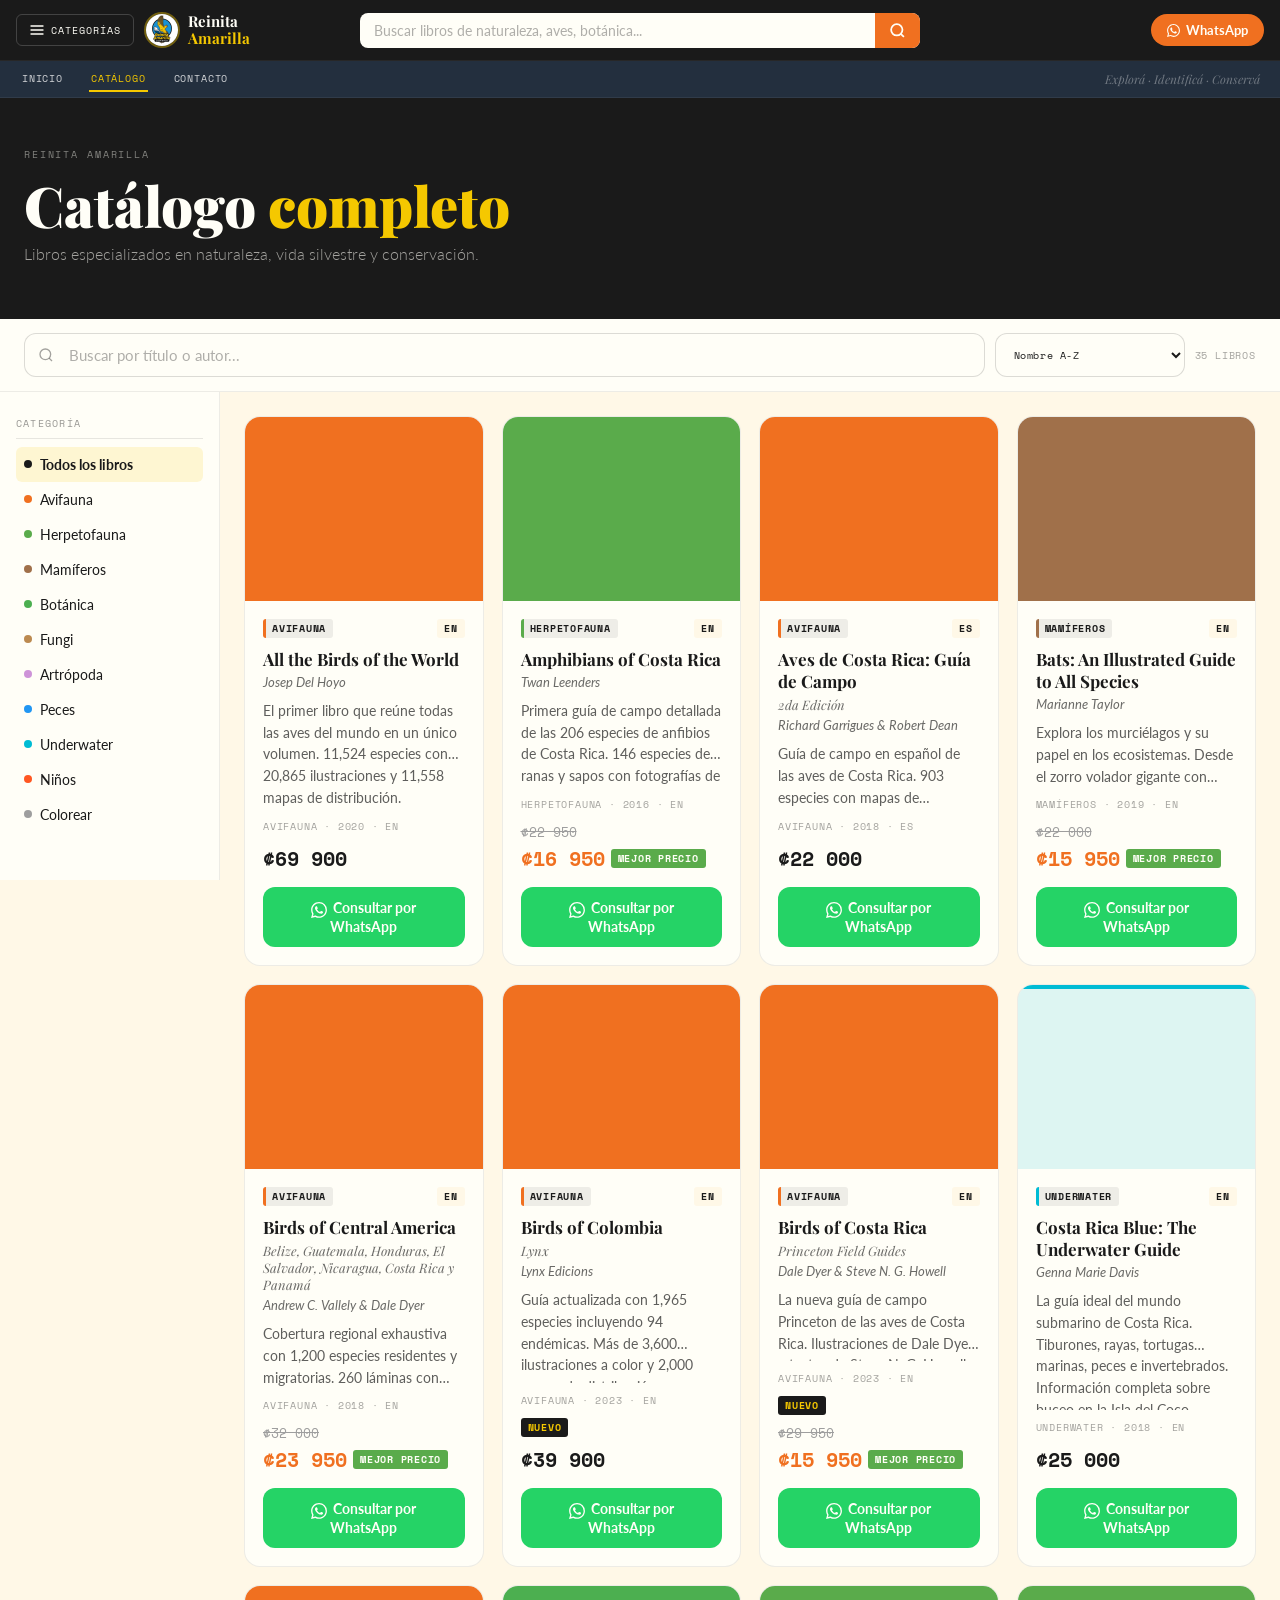
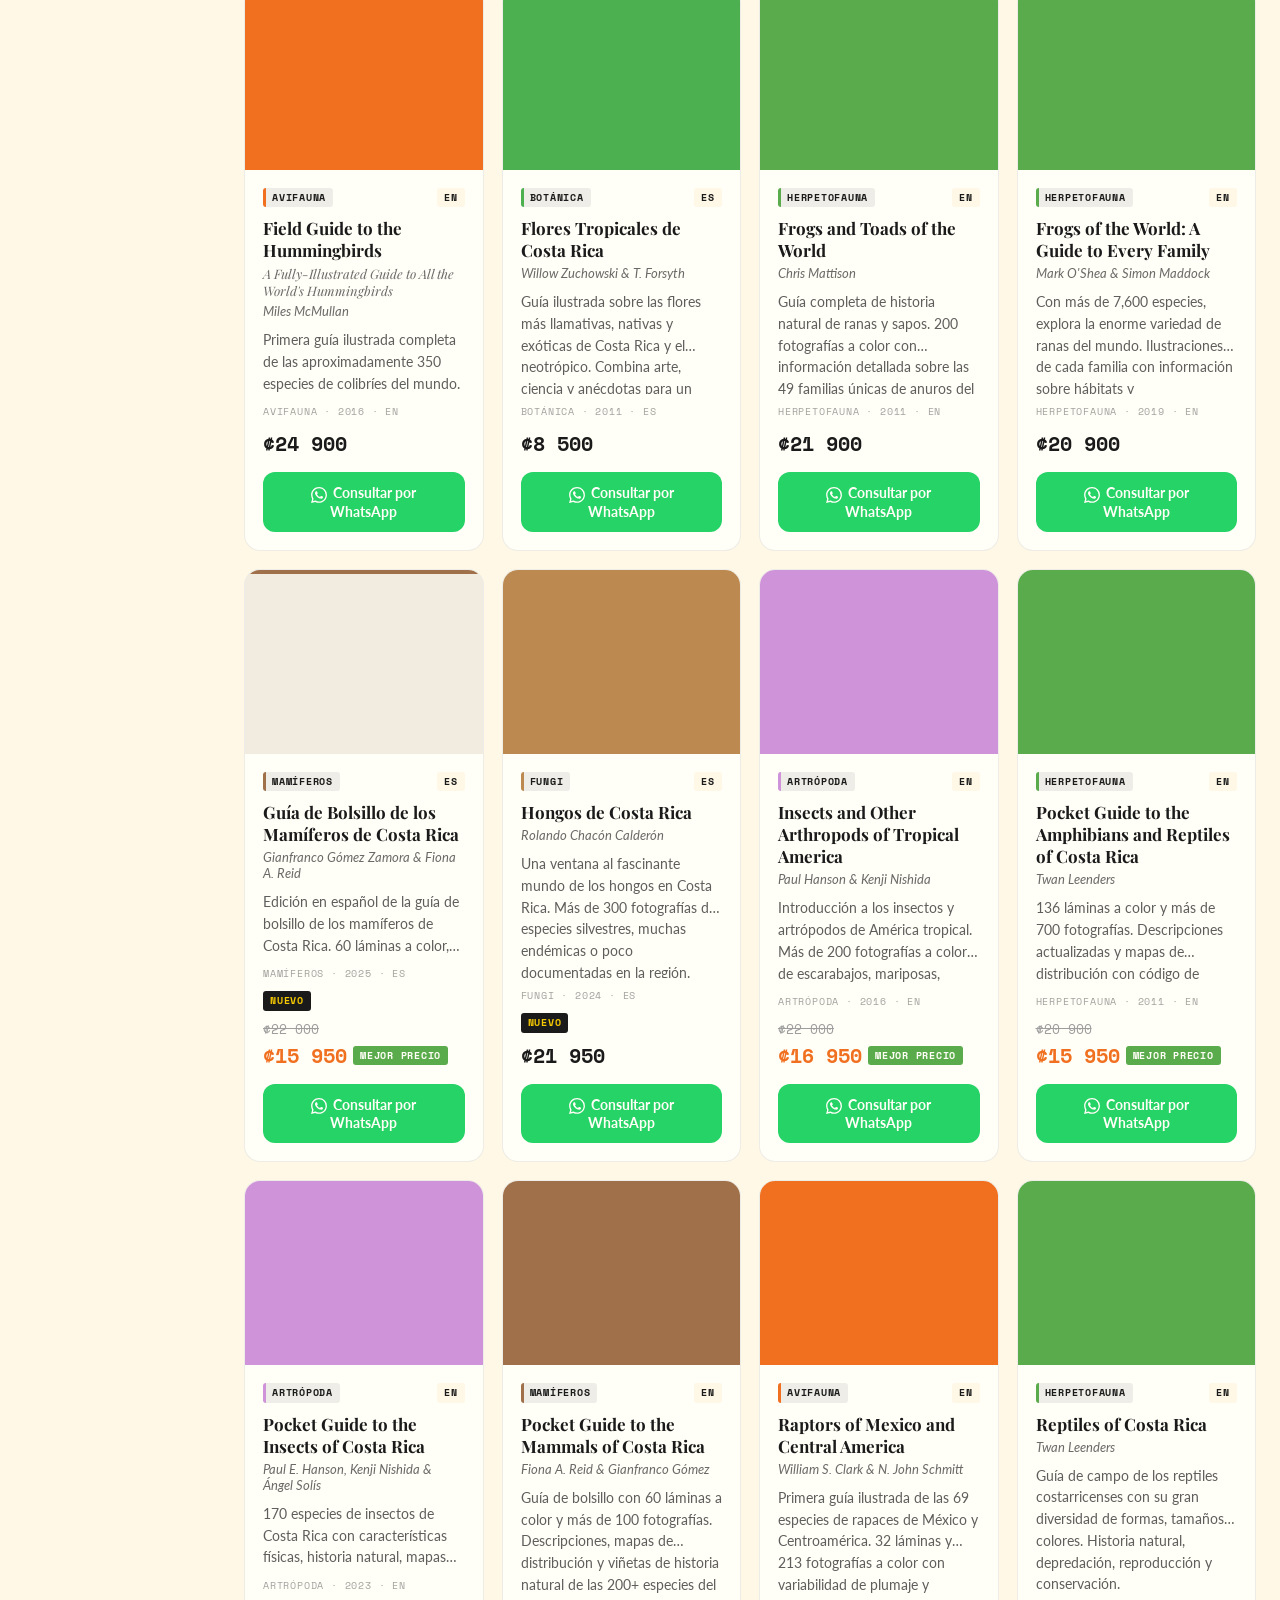
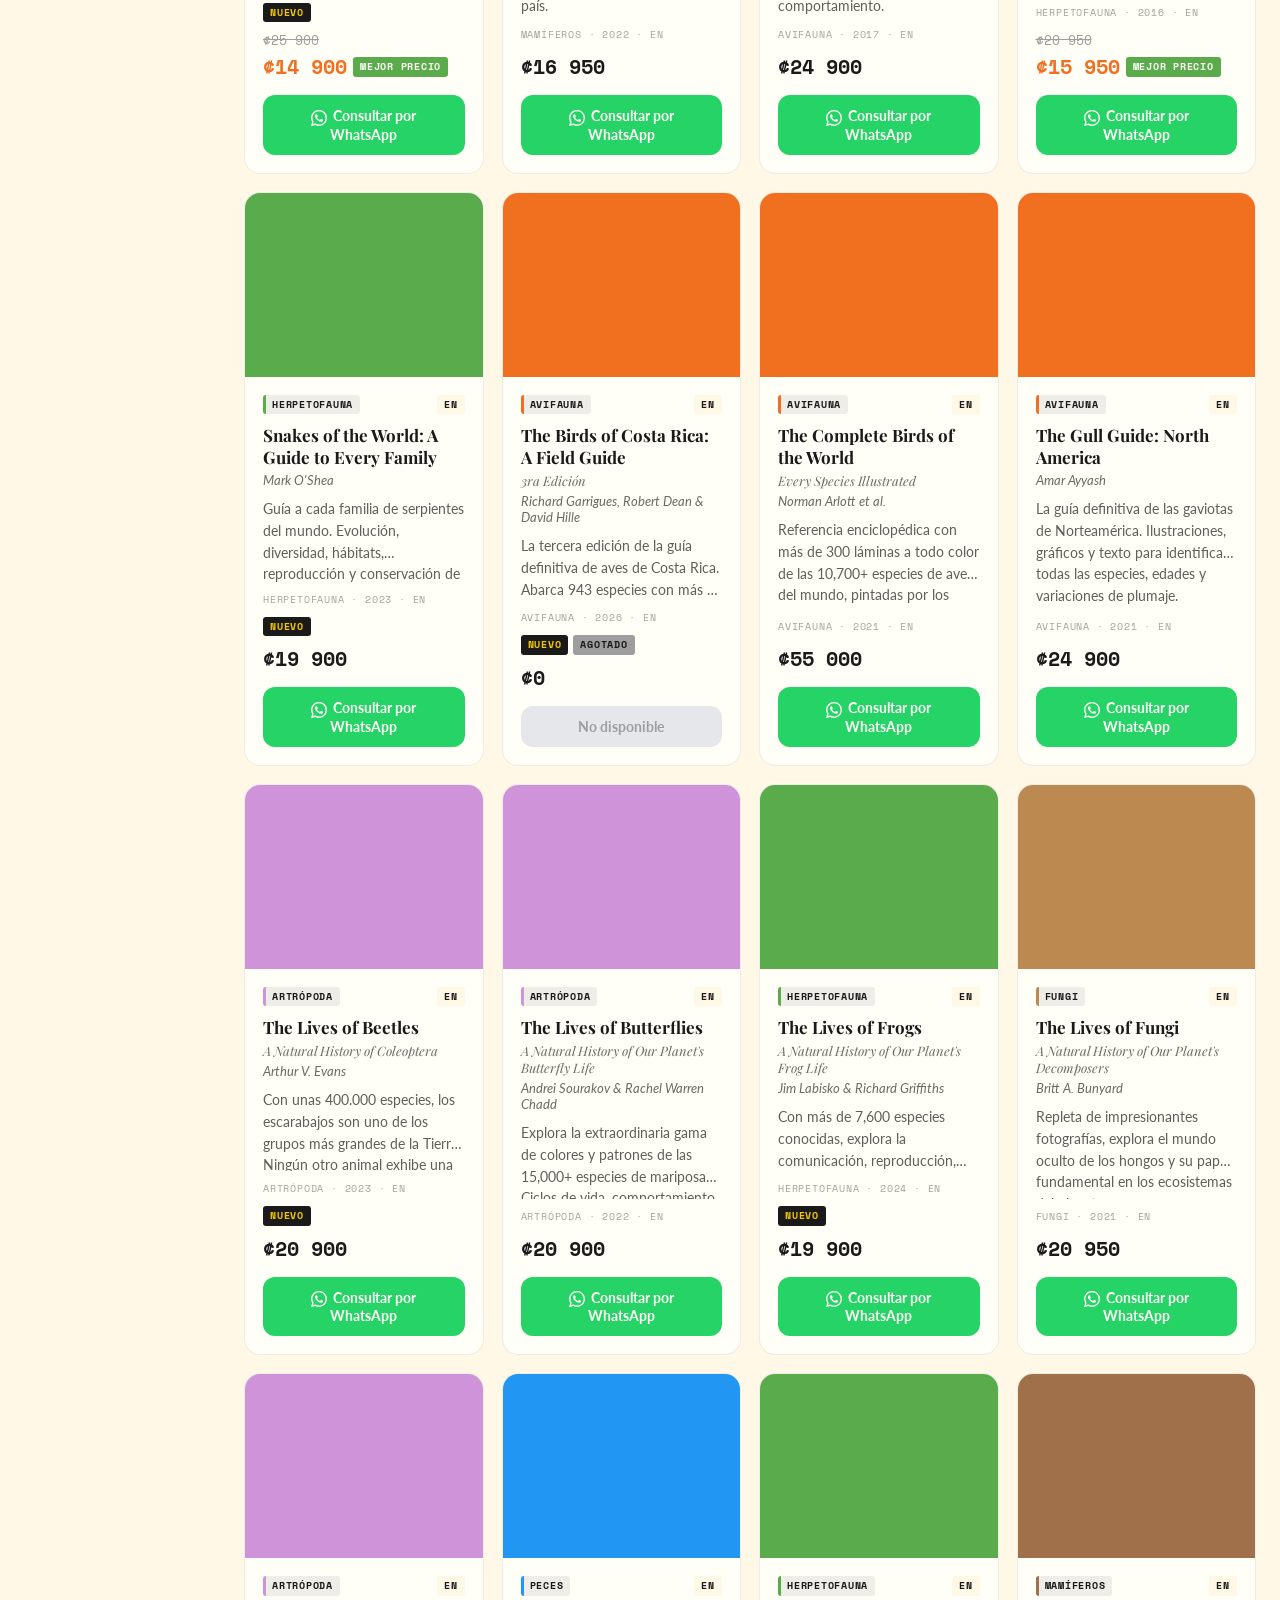
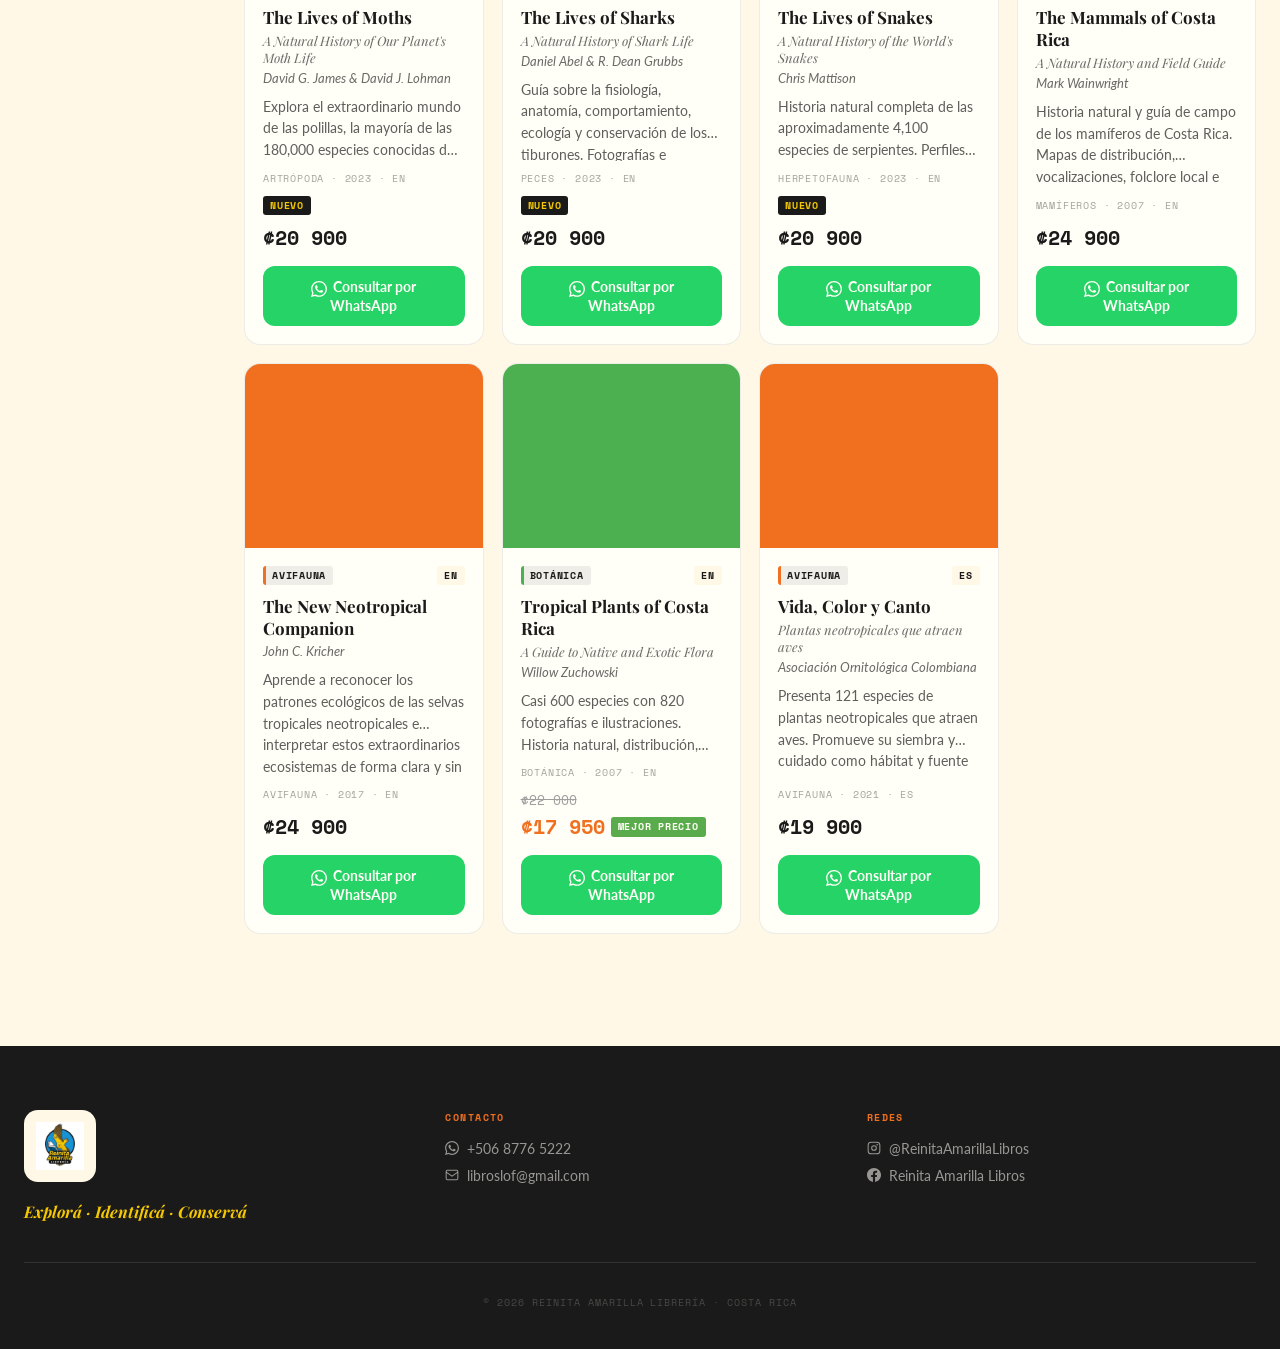
==== catalogo.html @ 9fb76789 "Lanzamiento inicial del sitio web Reinita Amarilla Librería - 3 páginas HTML: index, catálogo (35 li" ====
<!DOCTYPE html>
<html lang="es-CR">
<head>
  <meta charset="UTF-8">
  <meta name="viewport" content="width=device-width, initial-scale=1.0">
  <title>Catálogo de Libros de Naturaleza | Reinita Amarilla Costa Rica</title>
  <meta name="description" content="Explorá 35 títulos de guías de campo y libros de naturaleza costarricense. Avifauna, herpetofauna, botánica, fungi, artrópoda y más. Envíos a todo Costa Rica.">
  <!-- SEO -->
  <link rel="canonical" href="https://librosra.com/catalogo.html">
  <meta name="robots" content="index, follow, max-image-preview:large, max-snippet:-1, max-video-preview:-1">
  <meta name="author" content="Reinita Amarilla Librería">
  <!-- Geolocalización: Costa Rica -->
  <meta name="geo.region" content="CR">
  <meta name="geo.placename" content="Costa Rica">
  <meta name="ICBM" content="9.7489, -83.7534">
  <!-- Open Graph -->
  <meta property="og:type" content="website">
  <meta property="og:url" content="https://librosra.com/catalogo.html">
  <meta property="og:title" content="Catálogo de Libros de Naturaleza | Reinita Amarilla Costa Rica">
  <meta property="og:description" content="Explorá 35 títulos de guías de campo y libros de naturaleza costarricense. Avifauna, herpetofauna, botánica, fungi, artrópoda y más. Envíos a todo Costa Rica.">
  <meta property="og:image" content="https://librosra.com/assets/logo.jpeg">
  <meta property="og:image:alt" content="Catálogo de Libros de Naturaleza — Reinita Amarilla Librería">
  <meta property="og:locale" content="es_CR">
  <meta property="og:site_name" content="Reinita Amarilla Librería">
  <!-- Twitter Card -->
  <meta name="twitter:card" content="summary_large_image">
  <meta name="twitter:title" content="Catálogo de Libros de Naturaleza | Reinita Amarilla Costa Rica">
  <meta name="twitter:description" content="Explorá 35 títulos de guías de campo y libros de naturaleza costarricense. Avifauna, herpetofauna, botánica y más.">
  <meta name="twitter:image" content="https://librosra.com/assets/logo.jpeg">
  <!-- Favicon -->
  <link rel="icon" type="image/x-icon" href="/assets/favicon/favicon.ico">
  <link rel="icon" type="image/svg+xml" href="/assets/favicon/favicon.svg">
  <link rel="icon" type="image/png" sizes="96x96" href="/assets/favicon/favicon-96x96.png">
  <link rel="apple-touch-icon" sizes="180x180" href="/assets/favicon/apple-touch-icon.png">
  <link rel="manifest" href="/assets/favicon/site.webmanifest">
  <link rel="preconnect" href="https://fonts.googleapis.com">
  <link rel="preconnect" href="https://fonts.gstatic.com" crossorigin>
  <link href="https://fonts.googleapis.com/css2?family=Playfair+Display:ital,wght@0,700;0,900;1,700;1,900&family=Space+Mono:ital,wght@0,400;0,700;1,400&family=Lato:wght@300;400;700;900&display=swap" rel="stylesheet">
  <script src="https://cdn.tailwindcss.com"></script>
  <script>
    tailwind.config = {
      theme: { extend: {
        fontFamily: { 'display': ['"Playfair Display"','Georgia','serif'], 'mono': ['"Space Mono"','monospace'] },
        colors: { 'amarillo':{ DEFAULT:'#F5C800', claro:'#FDE96A' }, 'naranja':{ DEFAULT:'#F07020', claro:'#F9A05A' }, 'negro':'#1A1A1A', 'crema':'#FFF8E7' }
      }}
    }
  </script>
  <link rel="stylesheet" href="css/styles.css">
  <style>
    .filter-tab { background:#1A1A1A08; border:1px solid rgba(26,26,26,0.12); color:#1A1A1A; font-family:'Space Mono',monospace; font-size:0.65rem; letter-spacing:0.08em; text-transform:uppercase; padding:10px 16px; border-radius:99px; cursor:pointer; white-space:nowrap; transition:background 150ms,color 150ms,border-color 150ms; min-height:44px; }
    .filter-tab:hover { background:rgba(26,26,26,0.1); }
    .filter-tab.active { background:#1A1A1A; color:#F5C800; border-color:#1A1A1A; }
    .search-input { font-family:'Lato',sans-serif; font-size:0.9375rem; padding:12px 16px 12px 44px; border:1px solid rgba(26,26,26,0.15); border-radius:12px; background:#FFFEF7; color:#1A1A1A; width:100%; outline:none; transition:border-color 150ms; }
    .search-input:focus { border-color:#F07020; }
    .sort-select { font-family:'Space Mono',monospace; font-size:0.65rem; letter-spacing:0.06em; padding:12px 14px; border:1px solid rgba(26,26,26,0.15); border-radius:12px; background:#FFFEF7; color:#1A1A1A; cursor:pointer; outline:none; min-height:44px; }
    .sort-select:focus { border-color:#F07020; }
  </style>
  <script type="application/ld+json">
  {
    "@context": "https://schema.org",
    "@graph": [
      {
        "@type": "CollectionPage",
        "@id": "https://librosra.com/catalogo.html#webpage",
        "url": "https://librosra.com/catalogo.html",
        "name": "Catálogo de Libros de Naturaleza — Reinita Amarilla Costa Rica",
        "description": "Explorá 35 títulos de guías de campo y libros de naturaleza costarricense. Avifauna, herpetofauna, botánica, fungi, artrópoda y más. Envíos a todo Costa Rica.",
        "isPartOf": { "@id": "https://librosra.com/#website" },
        "about": { "@id": "https://librosra.com/#business" },
        "inLanguage": "es-CR",
        "breadcrumb": {
          "@type": "BreadcrumbList",
          "itemListElement": [
            { "@type": "ListItem", "position": 1, "name": "Inicio", "item": "https://librosra.com/" },
            { "@type": "ListItem", "position": 2, "name": "Catálogo", "item": "https://librosra.com/catalogo.html" }
          ]
        }
      },
      {
        "@type": "ItemList",
        "name": "Catálogo de Libros de Naturaleza — Reinita Amarilla",
        "numberOfItems": 35,
        "url": "https://librosra.com/catalogo.html",
        "itemListElement": [
          { "@type": "ListItem", "position": 1, "item": { "@type": "Book", "name": "Birds of Costa Rica (Princeton Field Guides)", "author": { "@type": "Person", "name": "Dale Dyer & Steve N. G. Howell" }, "inLanguage": "en", "datePublished": "2023", "offers": { "@type": "Offer", "price": "15950", "priceCurrency": "CRC", "availability": "https://schema.org/InStock" } } },
          { "@type": "ListItem", "position": 2, "item": { "@type": "Book", "name": "Amphibians of Costa Rica", "author": { "@type": "Person", "name": "Twan Leenders" }, "inLanguage": "en", "offers": { "@type": "Offer", "price": "16950", "priceCurrency": "CRC", "availability": "https://schema.org/InStock" } } },
          { "@type": "ListItem", "position": 3, "item": { "@type": "Book", "name": "Reptiles of Costa Rica", "author": { "@type": "Person", "name": "Twan Leenders" }, "inLanguage": "en", "offers": { "@type": "Offer", "price": "15950", "priceCurrency": "CRC", "availability": "https://schema.org/InStock" } } },
          { "@type": "ListItem", "position": 4, "item": { "@type": "Book", "name": "Tropical Plants of Costa Rica", "author": { "@type": "Person", "name": "Willow Zuchowski" }, "inLanguage": "en", "offers": { "@type": "Offer", "price": "17950", "priceCurrency": "CRC", "availability": "https://schema.org/InStock" } } },
          { "@type": "ListItem", "position": 5, "item": { "@type": "Book", "name": "Hongos de Costa Rica", "author": { "@type": "Person", "name": "Rolando Chacón Calderón" }, "inLanguage": "es", "offers": { "@type": "Offer", "price": "21950", "priceCurrency": "CRC", "availability": "https://schema.org/InStock" } } },
          { "@type": "ListItem", "position": 6, "item": { "@type": "Book", "name": "The Mammals of Costa Rica", "author": { "@type": "Person", "name": "Mark Wainwright" }, "inLanguage": "en", "offers": { "@type": "Offer", "price": "24900", "priceCurrency": "CRC", "availability": "https://schema.org/InStock" } } },
          { "@type": "ListItem", "position": 7, "item": { "@type": "Book", "name": "Costa Rica Blue: The Underwater Guide", "author": { "@type": "Person", "name": "Genna Marie Davis" }, "inLanguage": "en", "offers": { "@type": "Offer", "price": "25000", "priceCurrency": "CRC", "availability": "https://schema.org/InStock" } } }
        ]
      }
    ]
  }
  </script>
</head>
<body style="font-family:'Lato',system-ui,sans-serif;background:#FFF8E7;color:#1A1A1A;margin:0;">

  <!-- NAV -->
  <header style="position:sticky;top:0;z-index:40;">

    <!-- Barra 1: oscura -->
    <div style="background:#1A1A1A;border-bottom:1px solid rgba(255,255,255,0.06);">
      <div class="nav-bar-inner">
        <div class="nav-left">
          <button id="cat-drawer-btn" class="cat-drawer-btn" aria-expanded="false" aria-label="Abrir categorías">
            <svg width="16" height="16" viewBox="0 0 24 24" fill="none" stroke="currentColor" stroke-width="2" stroke-linecap="round" aria-hidden="true"><line x1="3" y1="6" x2="21" y2="6"/><line x1="3" y1="12" x2="21" y2="12"/><line x1="3" y1="18" x2="21" y2="18"/></svg>
            <span style="display:none;" id="cat-btn-label">Categorías</span>
          </button>
          <a href="index.html" style="display:flex;align-items:center;gap:8px;text-decoration:none;" aria-label="Reinita Amarilla — Inicio">
            <img src="assets/logo.jpeg" alt="Reinita Amarilla" width="36" height="36" style="width:36px;height:36px;object-fit:contain;border-radius:50%;border:2px solid rgba(245,200,0,0.4);">
            <span class="font-display" style="font-weight:700;font-size:0.9375rem;color:#FFFEF7;line-height:1.15;display:none;" id="nav-brand">Reinita<br><span style="color:#F5C800;">Amarilla</span></span>
          </a>
        </div>
        <form id="header-search-form" class="nav-search" role="search" aria-label="Buscar libros">
          <input type="search" id="header-search" placeholder="Buscar libros de naturaleza, aves, botánica..." aria-label="Buscar libros">
          <button type="submit" aria-label="Buscar">
            <svg width="17" height="17" viewBox="0 0 24 24" fill="none" stroke="#FFFEF7" stroke-width="2.5" aria-hidden="true"><circle cx="11" cy="11" r="8"/><path d="m21 21-4.35-4.35"/></svg>
          </button>
        </form>
        <div class="nav-right">
          <a href="https://wa.me/50687765222" target="_blank" rel="noopener noreferrer" id="nav-wa-btn"
             style="display:none;align-items:center;gap:6px;background:#F07020;color:#FFFEF7;font-weight:700;font-size:0.8rem;padding:8px 16px;border-radius:99px;text-decoration:none;white-space:nowrap;">
            <svg width="13" height="13" viewBox="0 0 24 24" fill="currentColor" aria-hidden="true"><path d="M17.472 14.382c-.297-.149-1.758-.867-2.03-.967-.273-.099-.471-.148-.67.15-.197.297-.767.966-.94 1.164-.173.199-.347.223-.644.075-.297-.15-1.255-.463-2.39-1.475-.883-.788-1.48-1.761-1.653-2.059-.173-.297-.018-.458.13-.606.134-.133.298-.347.446-.52.149-.174.198-.298.298-.497.099-.198.05-.371-.025-.52-.075-.149-.669-1.612-.916-2.207-.242-.579-.487-.5-.669-.51-.173-.008-.371-.01-.57-.01-.198 0-.52.074-.792.372-.272.297-1.04 1.016-1.04 2.479 0 1.462 1.065 2.875 1.213 3.074.149.198 2.096 3.2 5.077 4.487.709.306 1.262.489 1.694.625.712.227 1.36.195 1.871.118.571-.085 1.758-.719 2.006-1.413.248-.694.248-1.289.173-1.413-.074-.124-.272-.198-.57-.347m-5.421 7.403h-.004a9.87 9.87 0 01-5.031-1.378l-.361-.214-3.741.982.998-3.648-.235-.374a9.86 9.86 0 01-1.51-5.26c.001-5.45 4.436-9.884 9.888-9.884 2.64 0 5.122 1.03 6.988 2.898a9.825 9.825 0 012.893 6.994c-.003 5.45-4.437 9.884-9.885 9.884m8.413-18.297A11.815 11.815 0 0012.05 0C5.495 0 .16 5.335.157 11.892c0 2.096.547 4.142 1.588 5.945L.057 24l6.305-1.654a11.882 11.882 0 005.683 1.448h.005c6.554 0 11.89-5.335 11.893-11.893a11.821 11.821 0 00-3.48-8.413z"/></svg>
            WhatsApp
          </a>
          <button id="menu-btn" aria-controls="mobile-menu" aria-expanded="false" aria-label="Abrir menú"
                  style="display:flex;align-items:center;justify-content:center;width:40px;height:40px;border-radius:6px;background:rgba(255,255,255,0.08);border:1px solid rgba(255,255,255,0.15);cursor:pointer;flex-shrink:0;">
            <svg width="20" height="20" viewBox="0 0 24 24" fill="none" stroke="#FFFEF7" stroke-width="2" stroke-linecap="round" aria-hidden="true"><line x1="3" y1="6" x2="21" y2="6"/><line x1="3" y1="12" x2="21" y2="12"/><line x1="3" y1="18" x2="21" y2="18"/></svg>
          </button>
        </div>
      </div>
    </div>

    <!-- Barra 2: secundaria (desktop) -->
    <div class="secondary-nav">
      <div class="secondary-nav-inner">
        <a href="index.html">Inicio</a>
        <a href="catalogo.html" class="active">Catálogo</a>
        <a href="contacto.html">Contacto</a>
        <span class="secondary-nav-tagline">Explorá · Identificá · Conservá</span>
      </div>
    </div>

    <!-- Menú móvil -->
    <div id="mobile-menu" role="navigation" style="background:#1A1A1A;border-top:1px solid rgba(255,255,255,0.08);">
      <div style="display:flex;flex-direction:column;padding:8px 16px 16px;gap:2px;">
        <a href="index.html"    style="display:block;padding:12px 8px;border-bottom:1px solid rgba(255,255,255,0.06);color:rgba(255,255,255,0.75);text-decoration:none;font-family:'Space Mono',monospace;font-size:0.7rem;letter-spacing:0.08em;text-transform:uppercase;">Inicio</a>
        <a href="catalogo.html" style="display:block;padding:12px 8px;border-bottom:1px solid rgba(255,255,255,0.06);color:#F5C800;text-decoration:none;font-family:'Space Mono',monospace;font-size:0.7rem;letter-spacing:0.08em;text-transform:uppercase;">Catálogo</a>
        <a href="contacto.html" style="display:block;padding:12px 8px;border-bottom:1px solid rgba(255,255,255,0.06);color:rgba(255,255,255,0.75);text-decoration:none;font-family:'Space Mono',monospace;font-size:0.7rem;letter-spacing:0.08em;text-transform:uppercase;">Contacto</a>
        <a href="https://wa.me/50687765222" target="_blank" rel="noopener noreferrer"
           style="display:flex;align-items:center;justify-content:center;gap:8px;margin-top:10px;background:#25D366;color:#FFFEF7;font-weight:700;font-size:0.875rem;padding:14px;border-radius:10px;text-decoration:none;">
          Consultar por WhatsApp
        </a>
      </div>
    </div>
  </header>

  <!-- Category Drawer -->
  <div id="cat-drawer-overlay" class="cat-drawer-overlay" aria-hidden="true"></div>
  <aside id="cat-panel" class="cat-panel" aria-label="Menú de categorías">
    <div class="cat-panel-header">
      <span class="cat-panel-title">Categorías</span>
      <button id="cat-panel-close" class="cat-panel-close" aria-label="Cerrar categorías">×</button>
    </div>
    <nav>
      <a href="catalogo.html" class="cat-panel-link"><span class="cat-panel-emoji">📚</span> Ver todo el catálogo</a>
      <a href="catalogo.html?cat=avifauna"     class="cat-panel-link"><span class="cat-panel-emoji">🦅</span> Avifauna</a>
      <a href="catalogo.html?cat=herpetofauna" class="cat-panel-link"><span class="cat-panel-emoji">🦎</span> Herpetofauna</a>
      <a href="catalogo.html?cat=mamiferos"    class="cat-panel-link"><span class="cat-panel-emoji">🦧</span> Mamíferos</a>
      <a href="catalogo.html?cat=botanica"     class="cat-panel-link"><span class="cat-panel-emoji">🌿</span> Botánica</a>
      <a href="catalogo.html?cat=fungi"        class="cat-panel-link"><span class="cat-panel-emoji">🍄</span> Fungi</a>
      <a href="catalogo.html?cat=artropoda"    class="cat-panel-link"><span class="cat-panel-emoji">🦋</span> Artrópoda</a>
      <a href="catalogo.html?cat=peces"        class="cat-panel-link"><span class="cat-panel-emoji">🐟</span> Peces</a>
      <a href="catalogo.html?cat=underwater"   class="cat-panel-link"><span class="cat-panel-emoji">🤿</span> Underwater</a>
      <a href="catalogo.html?cat=ninos"        class="cat-panel-link"><span class="cat-panel-emoji">📖</span> Niños</a>
      <a href="catalogo.html?cat=colorear"     class="cat-panel-link"><span class="cat-panel-emoji">🎨</span> Colorear</a>
    </nav>
  </aside>

  <main>
    <!-- PAGE HEADER -->
    <section style="background:#1A1A1A;padding:3rem 1.5rem 3.5rem;">
      <div style="max-width:1280px;margin:0 auto;">
        <p class="font-mono" style="font-size:0.65rem;letter-spacing:0.18em;color:rgba(255,254,247,0.45);text-transform:uppercase;margin:0 0 0.75rem;">Reinita Amarilla</p>
        <h1 class="font-display" style="font-size:clamp(2rem,5vw,3.5rem);font-weight:900;color:#FFFEF7;margin:0 0 0.5rem;line-height:1.1;">
          Catálogo <span style="color:#F5C800;">completo</span>
        </h1>
        <p style="font-weight:300;color:rgba(255,254,247,0.6);font-size:1rem;margin:0;">Libros especializados en naturaleza, vida silvestre y conservación.</p>
      </div>
    </section>

    <!-- FILTERS (sticky) -->
    <section id="filter-bar" style="background:#FFFEF7;padding:0.875rem 0;border-bottom:1px solid rgba(26,26,26,0.08);position:sticky;z-index:30;">
      <div style="max-width:1280px;margin:0 auto;padding:0 1.5rem;">

        <!-- Category tabs — mobile only -->
        <div class="cat-tabs-row scrollbar-hide" style="overflow-x:auto;padding-bottom:10px;margin-bottom:10px;">
          <div style="display:flex;gap:8px;min-width:max-content;" role="group" aria-label="Filtrar por categoría">
            <button class="filter-tab active" data-category-filter="all" aria-pressed="true">Todas</button>
            <button class="filter-tab" data-category-filter="avifauna"     aria-pressed="false">Avifauna</button>
            <button class="filter-tab" data-category-filter="herpetofauna" aria-pressed="false">Herpetofauna</button>
            <button class="filter-tab" data-category-filter="mamiferos"    aria-pressed="false">Mamíferos</button>
            <button class="filter-tab" data-category-filter="botanica"     aria-pressed="false">Botánica</button>
            <button class="filter-tab" data-category-filter="fungi"        aria-pressed="false">Fungi</button>
            <button class="filter-tab" data-category-filter="artropoda"    aria-pressed="false">Artrópoda</button>
            <button class="filter-tab" data-category-filter="peces"        aria-pressed="false">Peces</button>
            <button class="filter-tab" data-category-filter="underwater"   aria-pressed="false">Underwater</button>
            <button class="filter-tab" data-category-filter="ninos"        aria-pressed="false">Niños</button>
            <button class="filter-tab" data-category-filter="colorear"     aria-pressed="false">Colorear</button>
          </div>
        </div>

        <!-- Search + sort row -->
        <div style="display:flex;gap:10px;align-items:center;flex-wrap:wrap;">
          <div style="position:relative;flex:1;min-width:200px;">
            <svg style="position:absolute;left:14px;top:50%;transform:translateY(-50%);pointer-events:none;" width="16" height="16" viewBox="0 0 24 24" fill="none" stroke="rgba(26,26,26,0.4)" stroke-width="2" aria-hidden="true"><circle cx="11" cy="11" r="8"/><path d="m21 21-4.35-4.35"/></svg>
            <input type="search" id="search-input" class="search-input" placeholder="Buscar por título o autor..." aria-label="Buscar libros">
          </div>
          <select id="sort-select" class="sort-select" aria-label="Ordenar por">
            <option value="nombre">Nombre A-Z</option>
            <option value="precio-asc">Precio: menor a mayor</option>
            <option value="precio-desc">Precio: mayor a menor</option>
            <option value="nuevo">Más recientes primero</option>
          </select>
          <span id="result-count" class="font-mono" style="font-size:0.65rem;letter-spacing:0.08em;color:rgba(26,26,26,0.4);text-transform:uppercase;white-space:nowrap;"></span>
        </div>
      </div>
    </section>

    <!-- BOOKS GRID (2-col layout on desktop: sidebar + grid) -->
    <section style="background:#FFF8E7;padding:0 0 5rem;">
      <div class="catalog-layout">

        <!-- Sidebar (desktop) -->
        <div class="catalog-sidebar">
          <p class="sidebar-section-title">Categoría</p>
          <button class="sidebar-cat-btn active" data-sidebar-filter="all">
            <span class="sidebar-cat-dot" style="background:#1A1A1A;"></span> Todos los libros
          </button>
          <button class="sidebar-cat-btn" data-sidebar-filter="avifauna">
            <span class="sidebar-cat-dot" style="background:#F07020;"></span> Avifauna
          </button>
          <button class="sidebar-cat-btn" data-sidebar-filter="herpetofauna">
            <span class="sidebar-cat-dot" style="background:#5AAB4B;"></span> Herpetofauna
          </button>
          <button class="sidebar-cat-btn" data-sidebar-filter="mamiferos">
            <span class="sidebar-cat-dot" style="background:#A0704A;"></span> Mamíferos
          </button>
          <button class="sidebar-cat-btn" data-sidebar-filter="botanica">
            <span class="sidebar-cat-dot" style="background:#4CAF50;"></span> Botánica
          </button>
          <button class="sidebar-cat-btn" data-sidebar-filter="fungi">
            <span class="sidebar-cat-dot" style="background:#BC8A50;"></span> Fungi
          </button>
          <button class="sidebar-cat-btn" data-sidebar-filter="artropoda">
            <span class="sidebar-cat-dot" style="background:#CE93D8;"></span> Artrópoda
          </button>
          <button class="sidebar-cat-btn" data-sidebar-filter="peces">
            <span class="sidebar-cat-dot" style="background:#2196F3;"></span> Peces
          </button>
          <button class="sidebar-cat-btn" data-sidebar-filter="underwater">
            <span class="sidebar-cat-dot" style="background:#00BCD4;"></span> Underwater
          </button>
          <button class="sidebar-cat-btn" data-sidebar-filter="ninos">
            <span class="sidebar-cat-dot" style="background:#FF5722;"></span> Niños
          </button>
          <button class="sidebar-cat-btn" data-sidebar-filter="colorear">
            <span class="sidebar-cat-dot" style="background:#9E9E9E;"></span> Colorear
          </button>
        </div>

        <!-- Main content -->
        <div style="padding:1.5rem 1.5rem 2rem;">
        <div id="catalog-grid" style="display:grid;grid-template-columns:repeat(auto-fill,minmax(220px,1fr));gap:18px;">
          <!-- Populated by JS -->
          <div style="grid-column:1/-1;text-align:center;padding:4rem 0;">
            <p class="font-mono" style="color:rgba(26,26,26,0.35);font-size:0.75rem;letter-spacing:0.1em;text-transform:uppercase;">Cargando catálogo...</p>
          </div>
        </div>
        <div id="empty-state" style="display:none;text-align:center;padding:5rem 1rem;">
          <p style="font-size:2.5rem;margin-bottom:1rem;" aria-hidden="true">🔍</p>
          <h3 class="font-display" style="font-weight:700;font-size:1.25rem;color:#1A1A1A;margin:0 0 0.5rem;">Sin resultados</h3>
          <p style="color:rgba(26,26,26,0.65);font-size:0.9375rem;margin:0 0 1.5rem;">Probá con otra búsqueda o categoría.</p>
          <a href="https://wa.me/50687765222?text=%C2%A1Hola!%20Busco%20un%20libro%20y%20no%20lo%20encuentro%20en%20el%20cat%C3%A1logo." target="_blank" rel="noopener noreferrer"
             style="display:inline-flex;align-items:center;gap:8px;background:#25D366;color:#FFFEF7;font-weight:700;font-size:0.875rem;padding:12px 24px;border-radius:99px;text-decoration:none;">
            Consultanos por WhatsApp
          </a>
        </div>
        <noscript>
          <p style="text-align:center;padding:2rem;color:rgba(26,26,26,0.5);">Activá JavaScript para ver el catálogo completo.</p>
        </noscript>
        </div><!-- /main content -->
      </div><!-- /catalog-layout -->
    </section>
  </main>

  <!-- FOOTER -->
  <footer style="background:#1A1A1A;padding:4rem 0 2.5rem;">
    <div style="max-width:1280px;margin:0 auto;padding:0 1.5rem;">
      <div style="display:grid;grid-template-columns:repeat(auto-fit,minmax(180px,1fr));gap:2rem;padding-bottom:2.5rem;border-bottom:1px solid rgba(255,254,247,0.1);">
        <div>
          <div style="background:#FFF8E7;border-radius:14px;padding:12px;display:inline-block;margin-bottom:1rem;">
            <img src="assets/logo.jpeg" alt="Reinita Amarilla Librería" width="56" height="56" loading="lazy" style="width:48px;height:48px;object-fit:contain;display:block;">
          </div>
          <p class="font-display" style="font-weight:700;font-style:italic;color:#F5C800;font-size:1rem;margin:0;">Explorá · Identificá · Conservá</p>
        </div>
        <div>
          <h3 class="font-mono" style="font-size:0.6rem;letter-spacing:0.15em;text-transform:uppercase;color:#F07020;margin:0 0 1rem;">Contacto</h3>
          <div style="display:flex;flex-direction:column;gap:10px;">
            <a href="https://wa.me/50687765222" target="_blank" rel="noopener noreferrer" style="display:flex;align-items:center;gap:8px;color:rgba(255,254,247,0.55);font-size:0.875rem;text-decoration:none;"><svg width="14" height="14" viewBox="0 0 24 24" fill="currentColor" aria-hidden="true"><path d="M17.472 14.382c-.297-.149-1.758-.867-2.03-.967-.273-.099-.471-.148-.67.15-.197.297-.767.966-.94 1.164-.173.199-.347.223-.644.075-.297-.15-1.255-.463-2.39-1.475-.883-.788-1.48-1.761-1.653-2.059-.173-.297-.018-.458.13-.606.134-.133.298-.347.446-.52.149-.174.198-.298.298-.497.099-.198.05-.371-.025-.52-.075-.149-.669-1.612-.916-2.207-.242-.579-.487-.5-.669-.51-.173-.008-.371-.01-.57-.01-.198 0-.52.074-.792.372-.272.297-1.04 1.016-1.04 2.479 0 1.462 1.065 2.875 1.213 3.074.149.198 2.096 3.2 5.077 4.487.709.306 1.262.489 1.694.625.712.227 1.36.195 1.871.118.571-.085 1.758-.719 2.006-1.413.248-.694.248-1.289.173-1.413-.074-.124-.272-.198-.57-.347m-5.421 7.403h-.004a9.87 9.87 0 01-5.031-1.378l-.361-.214-3.741.982.998-3.648-.235-.374a9.86 9.86 0 01-1.51-5.26c.001-5.45 4.436-9.884 9.888-9.884 2.64 0 5.122 1.03 6.988 2.898a9.825 9.825 0 012.893 6.994c-.003 5.45-4.437 9.884-9.885 9.884m8.413-18.297A11.815 11.815 0 0012.05 0C5.495 0 .16 5.335.157 11.892c0 2.096.547 4.142 1.588 5.945L.057 24l6.305-1.654a11.882 11.882 0 005.683 1.448h.005c6.554 0 11.89-5.335 11.893-11.893a11.821 11.821 0 00-3.48-8.413z"/></svg>+506 8776 5222</a>
            <a href="mailto:libroslof@gmail.com" style="display:flex;align-items:center;gap:8px;color:rgba(255,254,247,0.55);font-size:0.875rem;text-decoration:none;"><svg width="14" height="14" viewBox="0 0 24 24" fill="none" stroke="currentColor" stroke-width="1.75" aria-hidden="true"><rect x="2" y="4" width="20" height="16" rx="2"/><path d="m22 7-10 7L2 7"/></svg>libroslof@gmail.com</a>
          </div>
        </div>
        <div>
          <h3 class="font-mono" style="font-size:0.6rem;letter-spacing:0.15em;text-transform:uppercase;color:#F07020;margin:0 0 1rem;">Redes</h3>
          <div style="display:flex;flex-direction:column;gap:10px;">
            <a href="https://instagram.com/ReinitaAmarillaLibros" target="_blank" rel="noopener noreferrer" style="display:flex;align-items:center;gap:8px;color:rgba(255,254,247,0.55);font-size:0.875rem;text-decoration:none;"><svg width="14" height="14" viewBox="0 0 24 24" fill="none" stroke="currentColor" stroke-width="1.75" aria-hidden="true"><rect x="2" y="2" width="20" height="20" rx="5"/><circle cx="12" cy="12" r="4"/><circle cx="17.5" cy="6.5" r="0.5" fill="currentColor"/></svg>@ReinitaAmarillaLibros</a>
            <a href="https://facebook.com/ReinitaAmarillaLibros" target="_blank" rel="noopener noreferrer" style="display:flex;align-items:center;gap:8px;color:rgba(255,254,247,0.55);font-size:0.875rem;text-decoration:none;"><svg width="14" height="14" viewBox="0 0 24 24" fill="currentColor" aria-hidden="true"><path d="M24 12.073c0-6.627-5.373-12-12-12s-12 5.373-12 12c0 5.99 4.388 10.954 10.125 11.854v-8.385H7.078v-3.47h3.047V9.43c0-3.007 1.792-4.669 4.533-4.669 1.312 0 2.686.235 2.686.235v2.953H15.83c-1.491 0-1.956.925-1.956 1.874v2.25h3.328l-.532 3.47h-2.796v8.385C19.612 23.027 24 18.062 24 12.073z"/></svg>Reinita Amarilla Libros</a>
          </div>
        </div>
      </div>
      <p class="font-mono" style="font-size:0.6rem;letter-spacing:0.1em;text-transform:uppercase;color:rgba(255,254,247,0.2);margin:2rem 0 0;text-align:center;">© 2026 Reinita Amarilla Librería · Costa Rica</p>
    </div>
  </footer>

  <a href="https://wa.me/50687765222" target="_blank" rel="noopener noreferrer" class="wa-float" aria-label="Chatear por WhatsApp" style="display:flex;">
    <svg width="26" height="26" viewBox="0 0 24 24" fill="#FFFEF7" aria-hidden="true"><path d="M17.472 14.382c-.297-.149-1.758-.867-2.03-.967-.273-.099-.471-.148-.67.15-.197.297-.767.966-.94 1.164-.173.199-.347.223-.644.075-.297-.15-1.255-.463-2.39-1.475-.883-.788-1.48-1.761-1.653-2.059-.173-.297-.018-.458.13-.606.134-.133.298-.347.446-.52.149-.174.198-.298.298-.497.099-.198.05-.371-.025-.52-.075-.149-.669-1.612-.916-2.207-.242-.579-.487-.5-.669-.51-.173-.008-.371-.01-.57-.01-.198 0-.52.074-.792.372-.272.297-1.04 1.016-1.04 2.479 0 1.462 1.065 2.875 1.213 3.074.149.198 2.096 3.2 5.077 4.487.709.306 1.262.489 1.694.625.712.227 1.36.195 1.871.118.571-.085 1.758-.719 2.006-1.413.248-.694.248-1.289.173-1.413-.074-.124-.272-.198-.57-.347m-5.421 7.403h-.004a9.87 9.87 0 01-5.031-1.378l-.361-.214-3.741.982.998-3.648-.235-.374a9.86 9.86 0 01-1.51-5.26c.001-5.45 4.436-9.884 9.888-9.884 2.64 0 5.122 1.03 6.988 2.898a9.825 9.825 0 012.893 6.994c-.003 5.45-4.437 9.884-9.885 9.884m8.413-18.297A11.815 11.815 0 0012.05 0C5.495 0 .16 5.335.157 11.892c0 2.096.547 4.142 1.588 5.945L.057 24l6.305-1.654a11.882 11.882 0 005.683 1.448h.005c6.554 0 11.89-5.335 11.893-11.893a11.821 11.821 0 00-3.48-8.413z"/></svg>
  </a>

  <style>
    /* Desktop nav show */
    @media(min-width:768px){ #nav-brand{display:block!important;} #nav-wa-btn{display:flex!important;} #menu-btn{display:none!important;} #cat-btn-label{display:inline!important;} }
    /* Filter bar sticky offset */
    #filter-bar { top: 60px; }
    @media(min-width:768px){ #filter-bar { top: 96px; } }
  </style>

  <script src="data/books.js"></script>
  <script src="js/main.js"></script>
</body>
</html>
---- css/styles.css ----
/* Reinita Amarilla Librería — Estilos globales */

/* Google Fonts — Playfair Display, Space Mono, Lato */
@import url('https://fonts.googleapis.com/css2?family=Playfair+Display:ital,wght@0,700;0,900;1,700;1,900&family=Space+Mono:ital,wght@0,400;0,700;1,400&family=Lato:wght@300;400;700;900&display=swap');

/* CSS Custom Properties — paleta de marca en OKLCH */
:root {
  --color-amarillo:       oklch(82% 0.18 85);
  --color-amarillo-claro: oklch(92% 0.13 90);
  --color-naranja:        oklch(67% 0.19 47);
  --color-naranja-claro:  oklch(76% 0.14 52);
  --color-negro:          oklch(16% 0.005 270);
  --color-verde:          oklch(65% 0.16 145);
  --color-crema:          oklch(98% 0.022 88);
  --color-blanco:         oklch(99% 0.01 90);

  --font-display: 'Playfair Display', Georgia, serif;
  --font-mono:    'Space Mono', monospace;
  --font-body:    'Lato', system-ui, sans-serif;
}

/* Base */
*, *::before, *::after { box-sizing: border-box; }

html { scroll-behavior: smooth; font-family: var(--font-body); }

body {
  background-color: #FFF8E7;
  color: #1A1A1A;
  margin: 0;
  -webkit-font-smoothing: antialiased;
}

/* Reduced motion */
@media (prefers-reduced-motion: reduce) {
  *, *::before, *::after {
    animation-duration: 0.01ms !important;
    transition-duration: 0.01ms !important;
  }
}

/* Typography helpers */
.font-display { font-family: var(--font-display) !important; }
.font-mono    { font-family: var(--font-mono)    !important; }
.font-body    { font-family: var(--font-body)    !important; }

/* Category blocks */
.cat-block {
  cursor: pointer;
  transition: filter 200ms ease-out, transform 200ms ease-out;
  text-decoration: none;
  display: block;
}
.cat-block:hover { filter: brightness(1.08); transform: translateY(-3px); }
.cat-block:focus-visible {
  outline: 3px solid #F5C800;
  outline-offset: 2px;
}

/* Book card */
.book-card {
  transition: box-shadow 200ms ease-out, transform 200ms ease-out;
}
.book-card:hover {
  box-shadow: 0 10px 32px rgba(26, 26, 26, 0.12);
  transform: translateY(-3px);
}

/* Price display */
.price-original {
  font-family: var(--font-mono);
  font-size: 0.8125rem;
  color: #9E9E9E;
  text-decoration: line-through;
  display: block;
  margin-bottom: 2px;
}
.price-current {
  font-family: var(--font-mono);
  font-weight: 700;
  font-size: 1.25rem;
  color: #1A1A1A;
}
.price-current.sale { color: #F07020; }

/* Badge */
.badge {
  display: inline-block;
  font-family: var(--font-mono);
  font-size: 0.6rem;
  font-weight: 700;
  letter-spacing: 0.08em;
  text-transform: uppercase;
  padding: 3px 7px;
  border-radius: 3px;
  line-height: 1.4;
}

/* Line-clamp fallback */
.line-clamp-3 {
  display: -webkit-box;
  -webkit-line-clamp: 3;
  -webkit-box-orient: vertical;
  overflow: hidden;
}

/* Scrollbar hide */
.scrollbar-hide::-webkit-scrollbar { display: none; }
.scrollbar-hide { -ms-overflow-style: none; scrollbar-width: none; }

/* Category filter tabs — active state */
.filter-tab { cursor: pointer; }
.filter-tab.active {
  background-color: #1A1A1A;
  color: #F5C800;
}

/* Mobile menu — slide-in on open */
#mobile-menu { display: none; }
#mobile-menu.open {
  display: block;
  animation: menuReveal 220ms ease-out forwards;
}
@keyframes menuReveal {
  from { opacity: 0; transform: translateY(-6px); }
  to   { opacity: 1; transform: translateY(0); }
}

/* Nav responsive — show desktop nav on md+ (shared across all pages) */
@media (min-width: 768px) {
  #desktop-nav  { display: flex !important; }
  #nav-wa-btn   { display: flex !important; }
  #nav-brand    { display: block !important; }
  #menu-btn     { display: none !important; }
  .wa-float     { display: none !important; }
}

/* Nav link hover underline */
.nav-link {
  position: relative;
  text-decoration: none;
  font-family: var(--font-mono);
  font-size: 0.75rem;
  letter-spacing: 0.08em;
  text-transform: uppercase;
  color: #1A1A1A;
  transition: color 200ms ease-out;
}
.nav-link::after {
  content: '';
  position: absolute;
  bottom: -2px;
  left: 0;
  width: 0;
  height: 2px;
  background-color: #F07020;
  transition: width 200ms ease-out;
}
.nav-link:hover::after,
.nav-link.active::after { width: 100%; }
.nav-link:hover { color: #F07020; }

/* Hero background decoration */
.hero-pattern {
  background-image: radial-gradient(circle at 20% 80%, rgba(245,200,0,0.06) 0%, transparent 50%),
                    radial-gradient(circle at 80% 20%, rgba(240,112,32,0.04) 0%, transparent 50%);
}

/* Section heading accent line */
.section-eyebrow {
  font-family: var(--font-mono);
  font-size: 0.7rem;
  letter-spacing: 0.12em;
  text-transform: uppercase;
  color: #F07020;
  margin-bottom: 0.5rem;
}

/* Focus rings — brand-consistent keyboard nav */
#menu-btn:focus-visible {
  outline: 3px solid #F07020;
  outline-offset: 2px;
}
.filter-tab:focus-visible {
  outline: 3px solid #F5C800;
  outline-offset: 2px;
}
.wa-btn:focus-visible,
.wa-submit-btn:focus-visible {
  outline: 3px solid #1A1A1A;
  outline-offset: 2px;
}

/* WhatsApp buttons — CSS hover (replaces inline onmouseover handlers) */
.wa-btn:hover        { background: #1da851 !important; }
.wa-submit-btn:hover { background: #1da851 !important; }

/* Footer links — reveal on hover */
footer a:hover { color: #FFFEF7 !important; }

/* Input placeholder */
::placeholder { color: rgba(26,26,26,0.35); }

/* WhatsApp float button (mobile) */
.wa-float {
  position: fixed;
  bottom: 1.5rem;
  right: 1.5rem;
  z-index: 50;
  width: 56px;
  height: 56px;
  border-radius: 50%;
  background-color: #25D366;
  display: flex;
  align-items: center;
  justify-content: center;
  box-shadow: 0 4px 16px rgba(37, 211, 102, 0.4);
  transition: transform 200ms ease-out, box-shadow 200ms ease-out;
  cursor: pointer;
}
.wa-float:hover {
  transform: scale(1.08);
  box-shadow: 0 6px 24px rgba(37, 211, 102, 0.5);
}

/* ═══════════════════════════════════════════════════════
   AMAZON-STYLE REDESIGN
   ═══════════════════════════════════════════════════════ */

/* ─── Secondary nav (barra 2 del header) ─────────────── */
.secondary-nav { display: none; background: #232F3E; border-bottom: 1px solid rgba(255,255,255,0.06); }
@media (min-width: 768px) { .secondary-nav { display: block; } }
.secondary-nav-inner {
  max-width: 1280px;
  margin: 0 auto;
  padding: 0 1.25rem;
  height: 36px;
  display: flex;
  align-items: center;
  gap: 1.5rem;
}
.secondary-nav a {
  font-family: var(--font-mono);
  font-size: 0.65rem;
  letter-spacing: 0.08em;
  text-transform: uppercase;
  color: rgba(255,255,255,0.8);
  text-decoration: none;
  white-space: nowrap;
  padding: 4px 2px;
  border-bottom: 2px solid transparent;
  transition: color 150ms, border-color 150ms;
}
.secondary-nav a:hover { color: #F5C800; }
.secondary-nav a.active { color: #F5C800; border-bottom-color: #F5C800; }
.secondary-nav-tagline {
  margin-left: auto;
  font-family: var(--font-display);
  font-style: italic;
  font-size: 0.75rem;
  color: rgba(255,255,255,0.35);
  white-space: nowrap;
}

/* ─── Category drawer button (☰ Categorías) ──────────── */
.cat-drawer-btn {
  display: flex;
  align-items: center;
  gap: 6px;
  background: none;
  border: 1px solid rgba(255,255,255,0.18);
  border-radius: 6px;
  cursor: pointer;
  color: #FFFEF7;
  font-family: var(--font-mono);
  font-size: 0.6rem;
  letter-spacing: 0.1em;
  text-transform: uppercase;
  padding: 7px 12px;
  white-space: nowrap;
  flex-shrink: 0;
  transition: background 150ms, border-color 150ms;
}
.cat-drawer-btn:hover { background: rgba(255,255,255,0.1); border-color: rgba(255,255,255,0.35); }

/* ─── Nav bar inner: 3-column symmetric layout ───────── */
.nav-bar-inner {
  max-width: 1280px;
  margin: 0 auto;
  padding: 0 1rem;
  height: 60px;
  display: flex;
  align-items: center;
  gap: 10px;
}
.nav-left {
  display: flex;
  align-items: center;
  gap: 10px;
  flex-shrink: 0;
}
.nav-right {
  display: flex;
  align-items: center;
  gap: 10px;
  margin-left: auto;
}
@media (min-width: 768px) {
  .nav-bar-inner {
    display: grid;
    grid-template-columns: 1fr minmax(300px, 560px) 1fr;
    gap: 1.25rem;
    align-items: center;
  }
  .nav-right { margin-left: 0; justify-content: flex-end; }
  .nav-bar-inner .nav-search { width: 100%; max-width: none; flex: none; }
}

/* ─── Nav search bar ─────────────────────────────────── */
.nav-search {
  flex: 1;
  display: flex;
  align-items: stretch;
  max-width: 580px;
  border-radius: 8px;
  overflow: hidden;
  background: #FFFEF7;
}
.nav-search input {
  flex: 1;
  border: none;
  outline: none;
  padding: 9px 14px;
  font-family: var(--font-body);
  font-size: 0.9rem;
  color: #1A1A1A;
  background: transparent;
  min-width: 0;
}
.nav-search button {
  background: #F07020;
  border: none;
  cursor: pointer;
  padding: 0 14px;
  display: flex;
  align-items: center;
  justify-content: center;
  transition: background 150ms;
  flex-shrink: 0;
}
.nav-search button:hover { background: #d96010; }

/* Hide nav-search on mobile */
@media (max-width: 767px) { .nav-search { display: none !important; } }

/* ─── Category Drawer ────────────────────────────────── */
.cat-drawer-overlay {
  position: fixed;
  inset: 0;
  background: rgba(0,0,0,0.55);
  z-index: 200;
  opacity: 0;
  pointer-events: none;
  transition: opacity 250ms ease;
}
.cat-drawer-overlay.open { opacity: 1; pointer-events: auto; }

.cat-panel {
  position: fixed;
  top: 0;
  left: 0;
  bottom: 0;
  width: 280px;
  background: #1A1A1A;
  z-index: 201;
  transform: translateX(-100%);
  transition: transform 280ms cubic-bezier(0.25, 0.46, 0.45, 0.94);
  overflow-y: auto;
  display: flex;
  flex-direction: column;
}
.cat-panel.open { transform: translateX(0); }

.cat-panel-header {
  display: flex;
  align-items: center;
  justify-content: space-between;
  padding: 16px 18px;
  border-bottom: 1px solid rgba(255,255,255,0.1);
  flex-shrink: 0;
}
.cat-panel-title {
  font-family: var(--font-mono);
  font-size: 0.65rem;
  letter-spacing: 0.14em;
  text-transform: uppercase;
  color: #F5C800;
}
.cat-panel-close {
  background: none;
  border: none;
  cursor: pointer;
  color: rgba(255,255,255,0.55);
  font-size: 1.375rem;
  line-height: 1;
  padding: 2px 6px;
  border-radius: 4px;
  transition: color 150ms;
}
.cat-panel-close:hover { color: #FFFEF7; }

.cat-panel nav { padding: 6px 0; flex: 1; }
.cat-panel-link {
  display: flex;
  align-items: center;
  gap: 14px;
  padding: 13px 18px;
  color: rgba(255,255,255,0.8);
  text-decoration: none;
  font-family: var(--font-body);
  font-size: 0.9375rem;
  border-left: 3px solid transparent;
  transition: background 150ms, color 150ms, border-color 150ms;
}
.cat-panel-link:hover { background: rgba(255,255,255,0.06); color: #F5C800; border-left-color: #F5C800; }
.cat-panel-emoji { font-size: 1.15rem; width: 24px; text-align: center; flex-shrink: 0; }

/* ─── Category badge: neutral + colored left border ─── */
.badge-cat {
  display: inline-flex;
  align-items: center;
  font-family: var(--font-mono);
  font-size: 0.6rem;
  font-weight: 700;
  letter-spacing: 0.08em;
  text-transform: uppercase;
  padding: 3px 7px 3px 6px;
  border-radius: 3px;
  background: rgba(26,26,26,0.07);
  color: #1A1A1A;
  line-height: 1.4;
  border-left: 3px solid var(--cat-color, #9E9E9E);
}

/* ─── Category cards on index (dark, uniform) ────────── */
.cat-card {
  background: #1E1E1E;
  border-radius: 12px;
  padding: 1.35rem 0.75rem;
  display: flex;
  flex-direction: column;
  align-items: center;
  gap: 10px;
  text-decoration: none;
  border-bottom: 3px solid transparent;
  transition: background 180ms, border-color 180ms, transform 180ms;
}
.cat-card:hover { background: #2A2A2A; border-bottom-color: #F5C800; transform: translateY(-2px); }
.cat-card:focus-visible { outline: 3px solid #F5C800; outline-offset: 2px; }
.cat-card-emoji { font-size: 1.65rem; line-height: 1; }
.cat-card-name {
  font-family: var(--font-mono);
  font-size: 0.58rem;
  letter-spacing: 0.12em;
  text-transform: uppercase;
  color: rgba(255,255,255,0.78);
  text-align: center;
}

/* ─── Catalog sidebar (desktop only) ─────────────────── */
@media (max-width: 767px) { .cat-tabs-row { display: flex !important; } .catalog-sidebar { display: none !important; } }
@media (min-width: 768px) { .cat-tabs-row { display: none !important; } }

.catalog-layout {
  display: block;
  max-width: 1280px;
  margin: 0 auto;
}
@media (min-width: 768px) {
  .catalog-layout {
    display: grid;
    grid-template-columns: 220px 1fr;
    align-items: start;
  }
}
.catalog-sidebar {
  background: #FFFEF7;
  border-right: 1px solid rgba(26,26,26,0.08);
  padding: 1.5rem 1rem 3rem;
  position: sticky;
  top: 132px;
  max-height: calc(100vh - 132px);
  overflow-y: auto;
}
.sidebar-section-title {
  font-family: var(--font-mono);
  font-size: 0.6rem;
  letter-spacing: 0.13em;
  text-transform: uppercase;
  color: rgba(26,26,26,0.45);
  margin: 0 0 8px;
  padding-bottom: 8px;
  border-bottom: 1px solid rgba(26,26,26,0.1);
}
.sidebar-cat-btn {
  display: flex;
  align-items: center;
  gap: 8px;
  padding: 9px 8px;
  border-radius: 6px;
  cursor: pointer;
  font-family: var(--font-body);
  font-size: 0.875rem;
  color: #1A1A1A;
  border: none;
  background: none;
  width: 100%;
  text-align: left;
  transition: background 150ms;
}
.sidebar-cat-btn:hover { background: rgba(26,26,26,0.05); }
.sidebar-cat-btn.active { background: rgba(245,200,0,0.15); font-weight: 700; }
.sidebar-cat-dot {
  width: 8px;
  height: 8px;
  border-radius: 50%;
  flex-shrink: 0;
}

/* ─── FAQ Acordeón ────────────────────────────────────── */
.faq-item { border-bottom: 1px solid rgba(26,26,26,0.09); }
.faq-btn {
  width: 100%;
  display: flex;
  align-items: center;
  justify-content: space-between;
  gap: 12px;
  background: none;
  border: none;
  cursor: pointer;
  padding: 18px 0;
  text-align: left;
  font-family: var(--font-body);
  font-size: 0.9375rem;
  font-weight: 600;
  color: #1A1A1A;
  transition: color 150ms;
}
.faq-btn:hover, .faq-btn.open { color: #F07020; }
.faq-chevron { flex-shrink: 0; transition: transform 400ms ease; }
.faq-btn.open .faq-chevron { transform: rotate(180deg); }
.faq-answer {
  overflow: hidden;
  max-height: 0;
  opacity: 0;
  transform: translateY(-4px);
  transition: max-height 380ms ease, opacity 300ms ease, transform 300ms ease;
  font-size: 0.9375rem;
  color: rgba(26,26,26,0.68);
  line-height: 1.75;
  padding-right: 2.5rem;
}
.faq-answer.open { max-height: 300px; opacity: 1; transform: translateY(0); padding-bottom: 18px; }

/* ─── Testimonials ────────────────────────────────────── */
.testimonial-card {
  background: #FFFEF7;
  border: 1px solid rgba(26,26,26,0.09);
  border-radius: 16px;
  padding: 22px 20px;
  display: flex;
  flex-direction: column;
  gap: 18px;
  transition: box-shadow 200ms, transform 200ms;
}
.testimonial-card:hover { box-shadow: 0 6px 24px rgba(26,26,26,0.09); transform: translateY(-2px); }
.testimonial-text { font-size: 0.9375rem; line-height: 1.75; color: #1A1A1A; flex: 1; }
.testimonial-footer { display: flex; align-items: center; gap: 8px; flex-wrap: wrap; }
.testimonial-avatar {
  width: 36px; height: 36px; border-radius: 50%;
  background: #F5C800;
  display: flex; align-items: center; justify-content: center;
  font-family: var(--font-display); font-weight: 700; font-size: 0.8rem; color: #1A1A1A;
  flex-shrink: 0;
}
.testimonial-name { font-size: 0.875rem; font-weight: 700; color: #1A1A1A; }
.testimonial-sep { width: 4px; height: 4px; border-radius: 50%; background: rgba(26,26,26,0.25); flex-shrink: 0; }
.testimonial-role { font-size: 0.8125rem; color: rgba(26,26,26,0.5); }
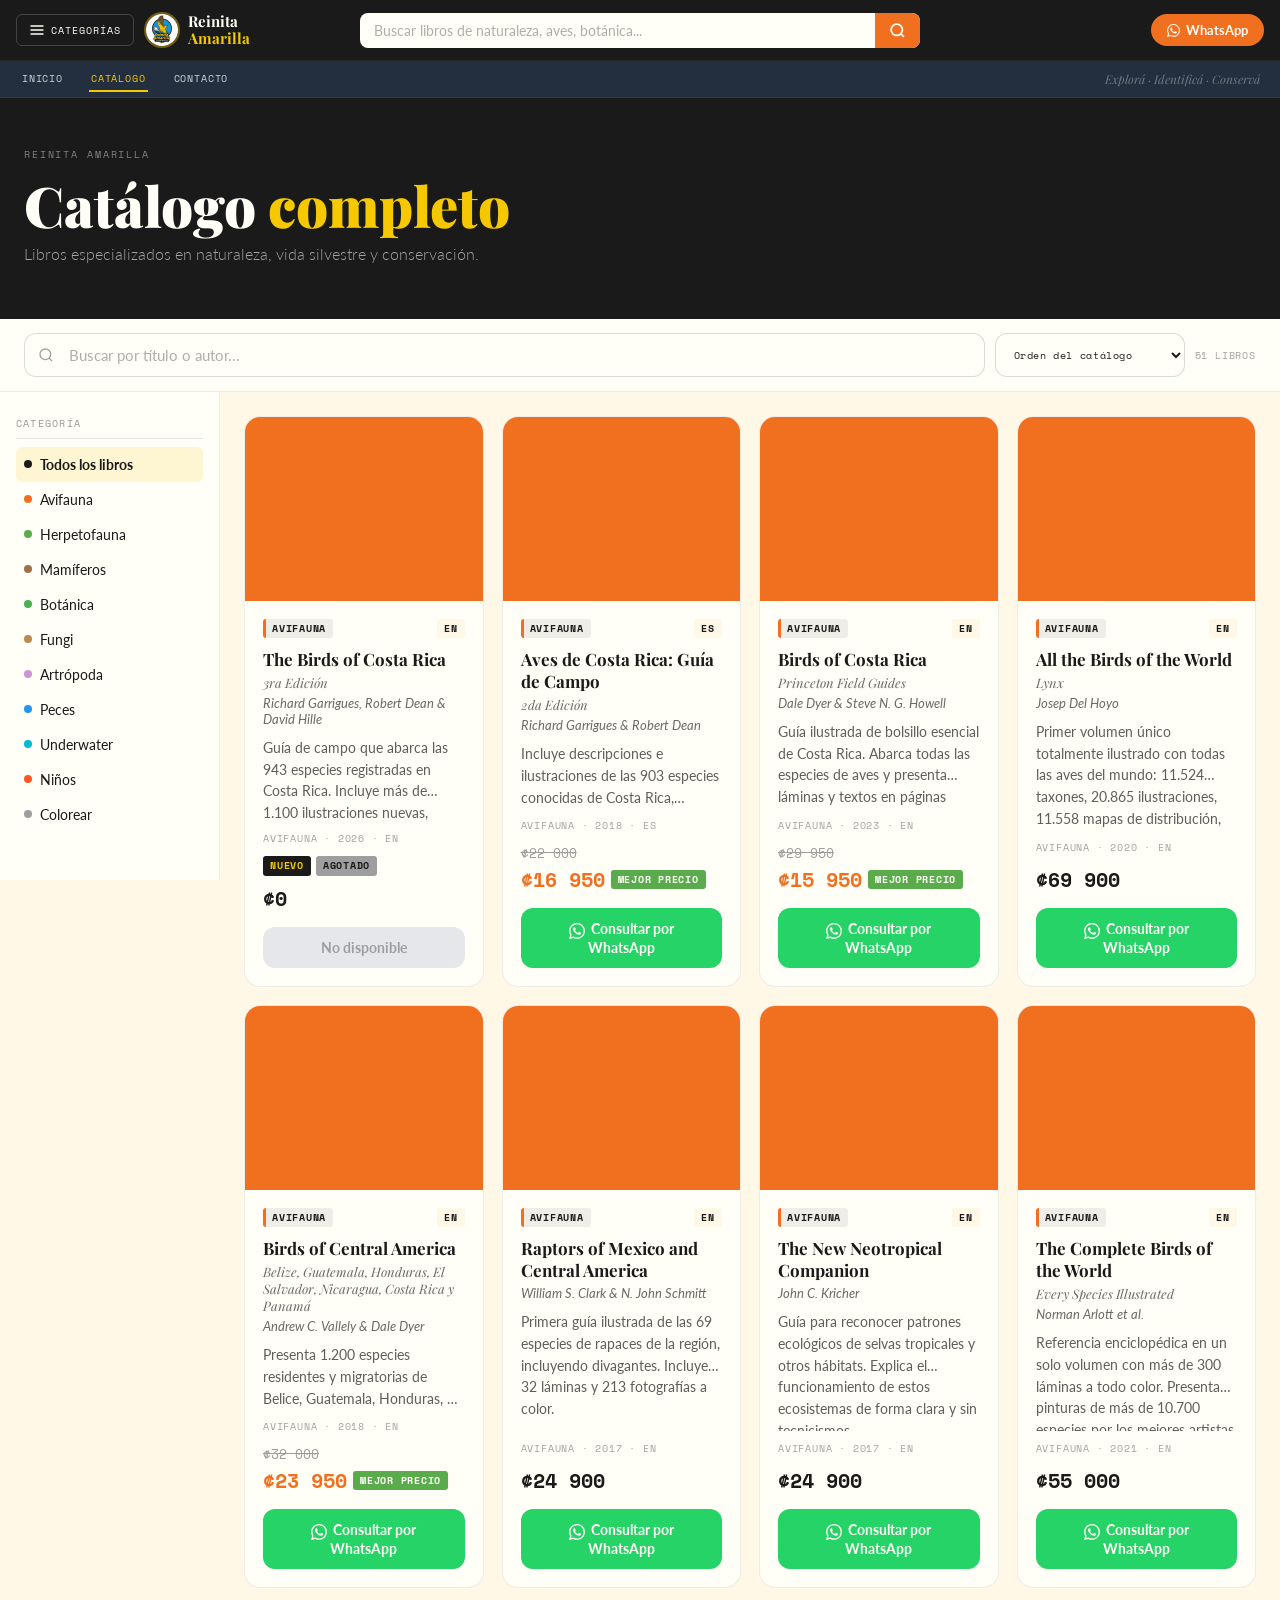
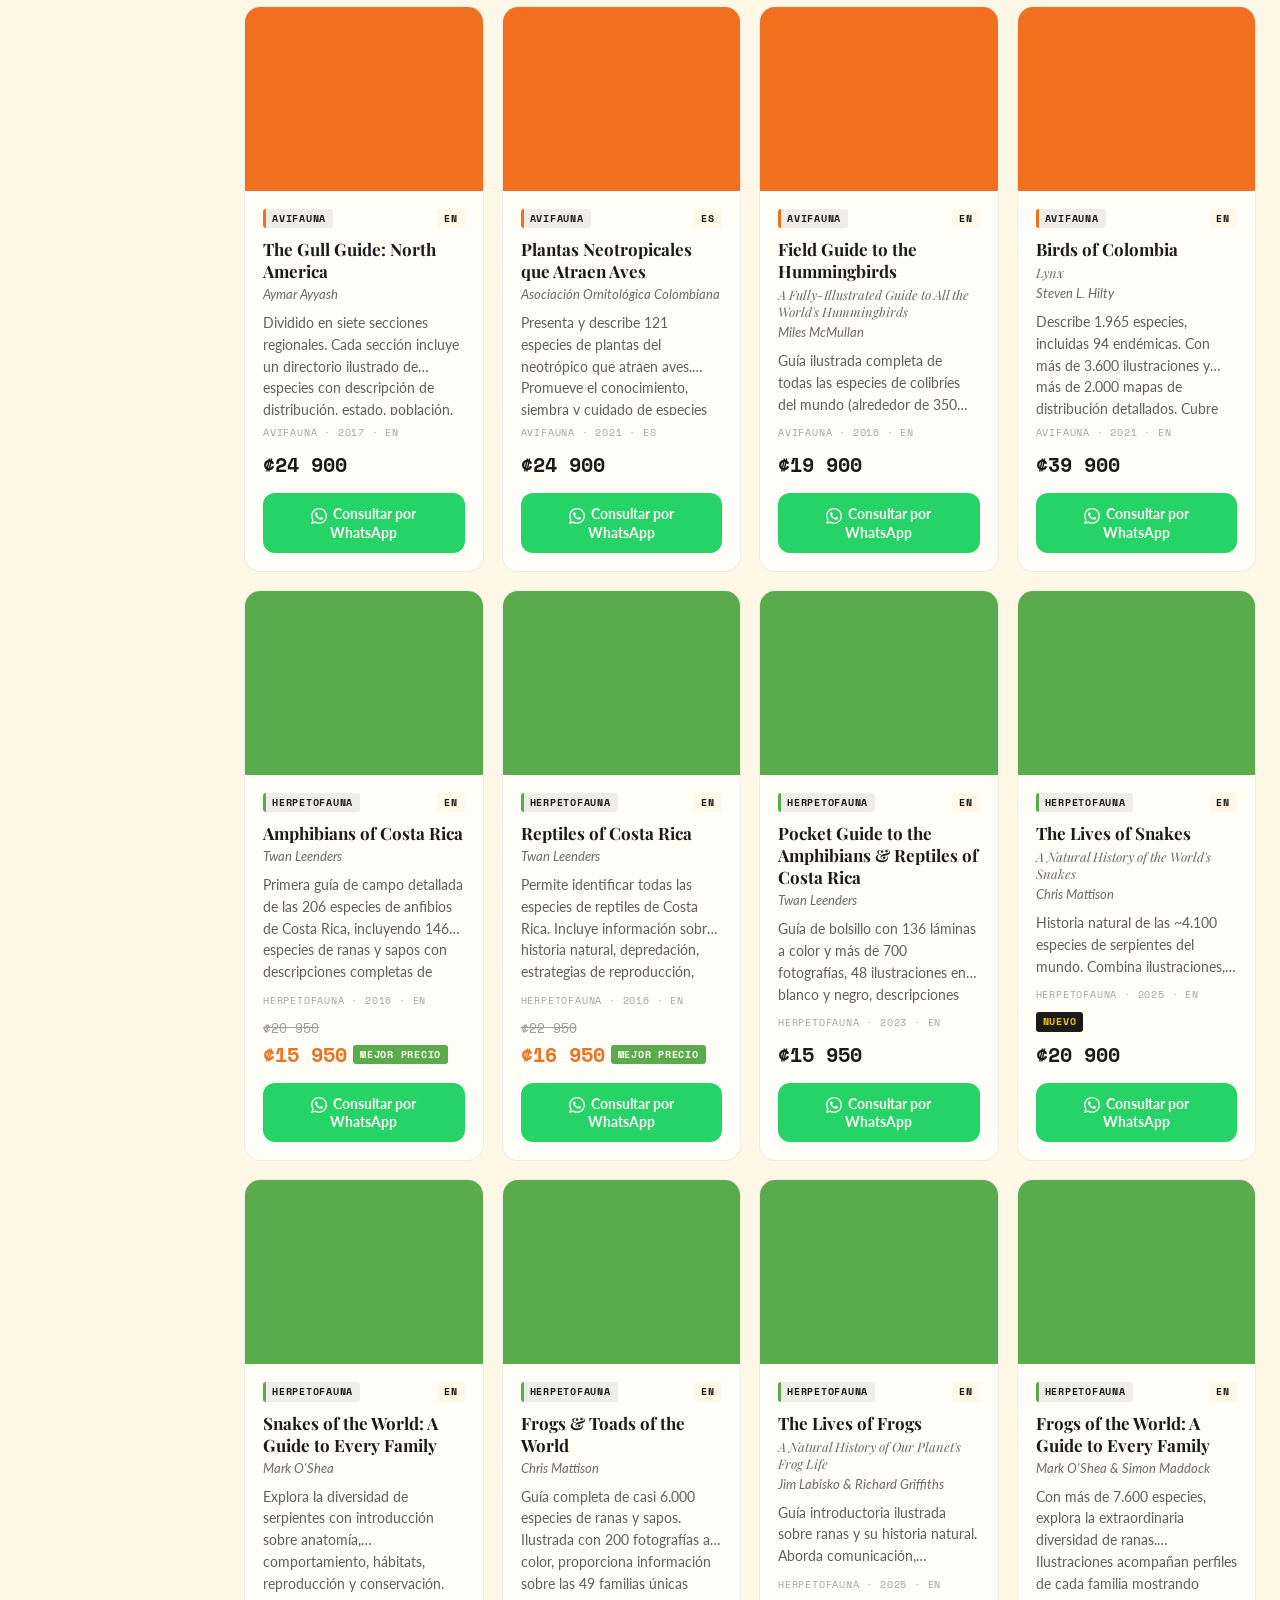
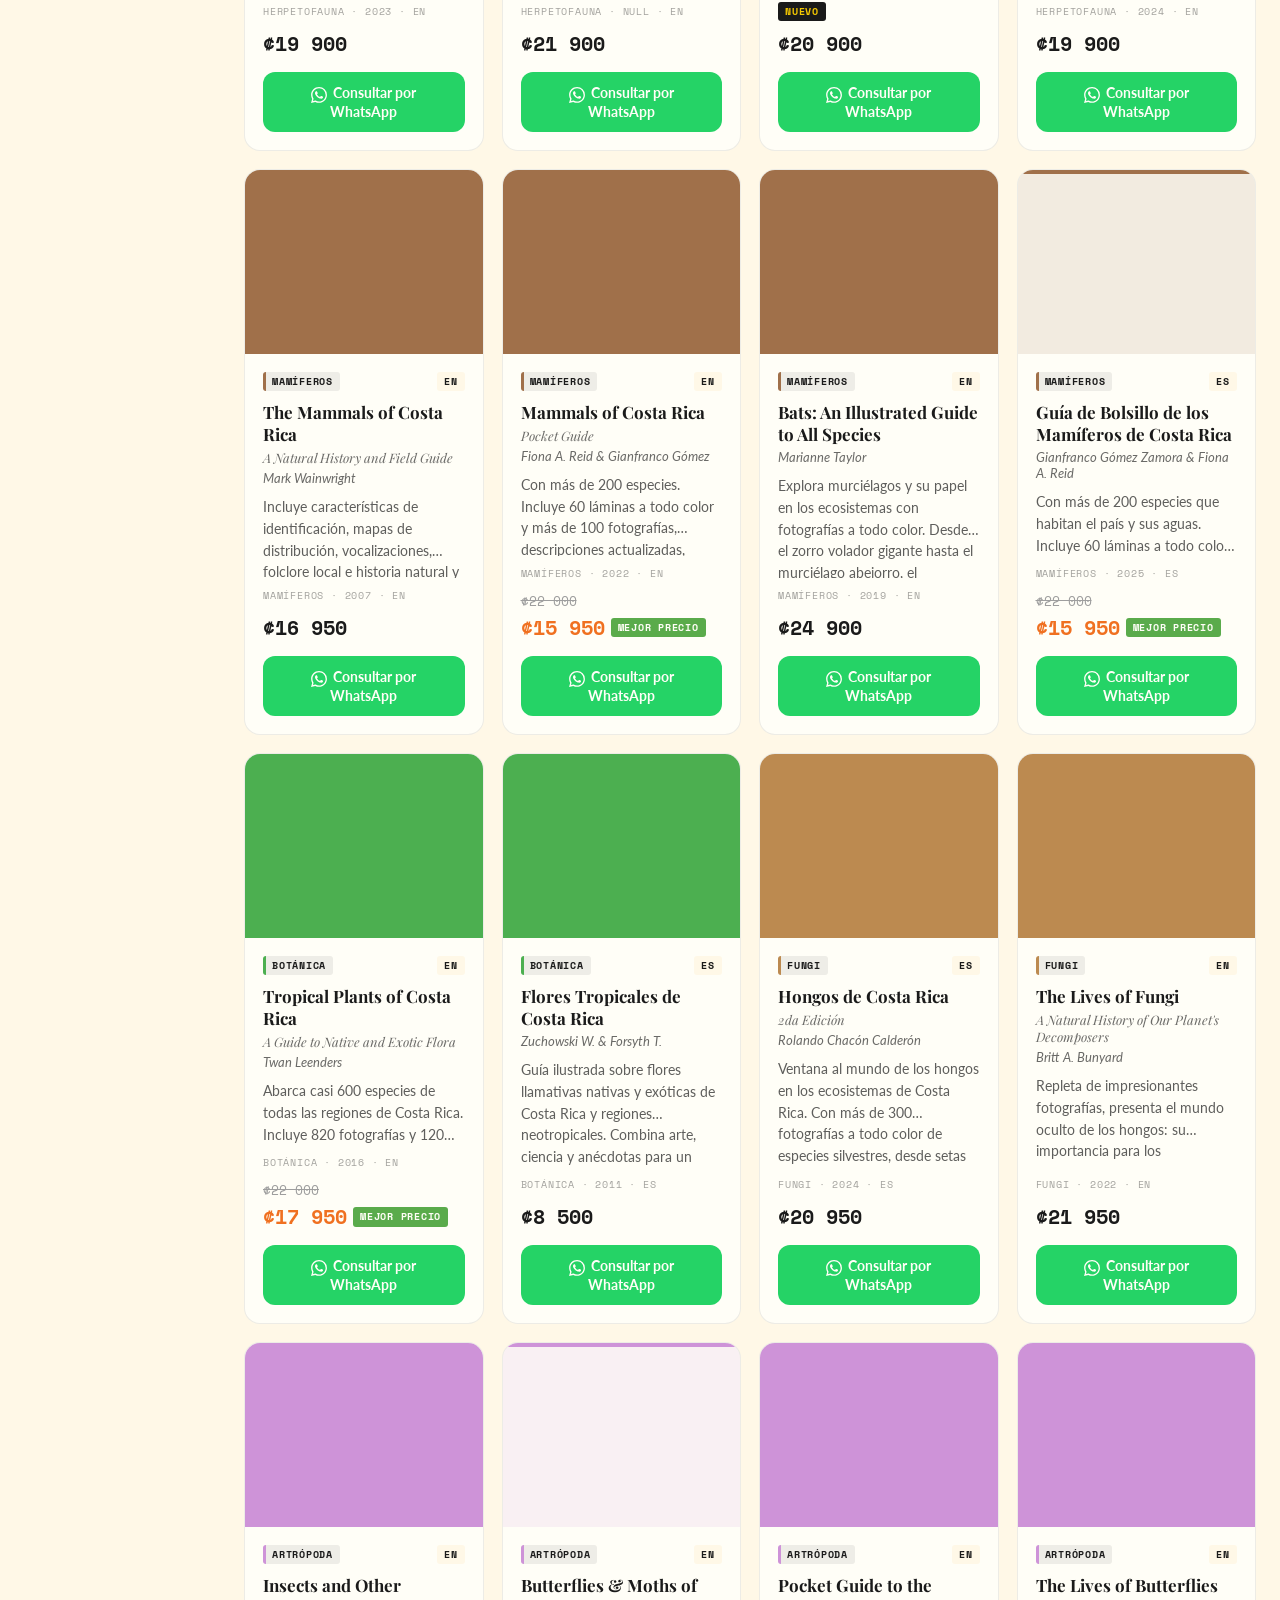
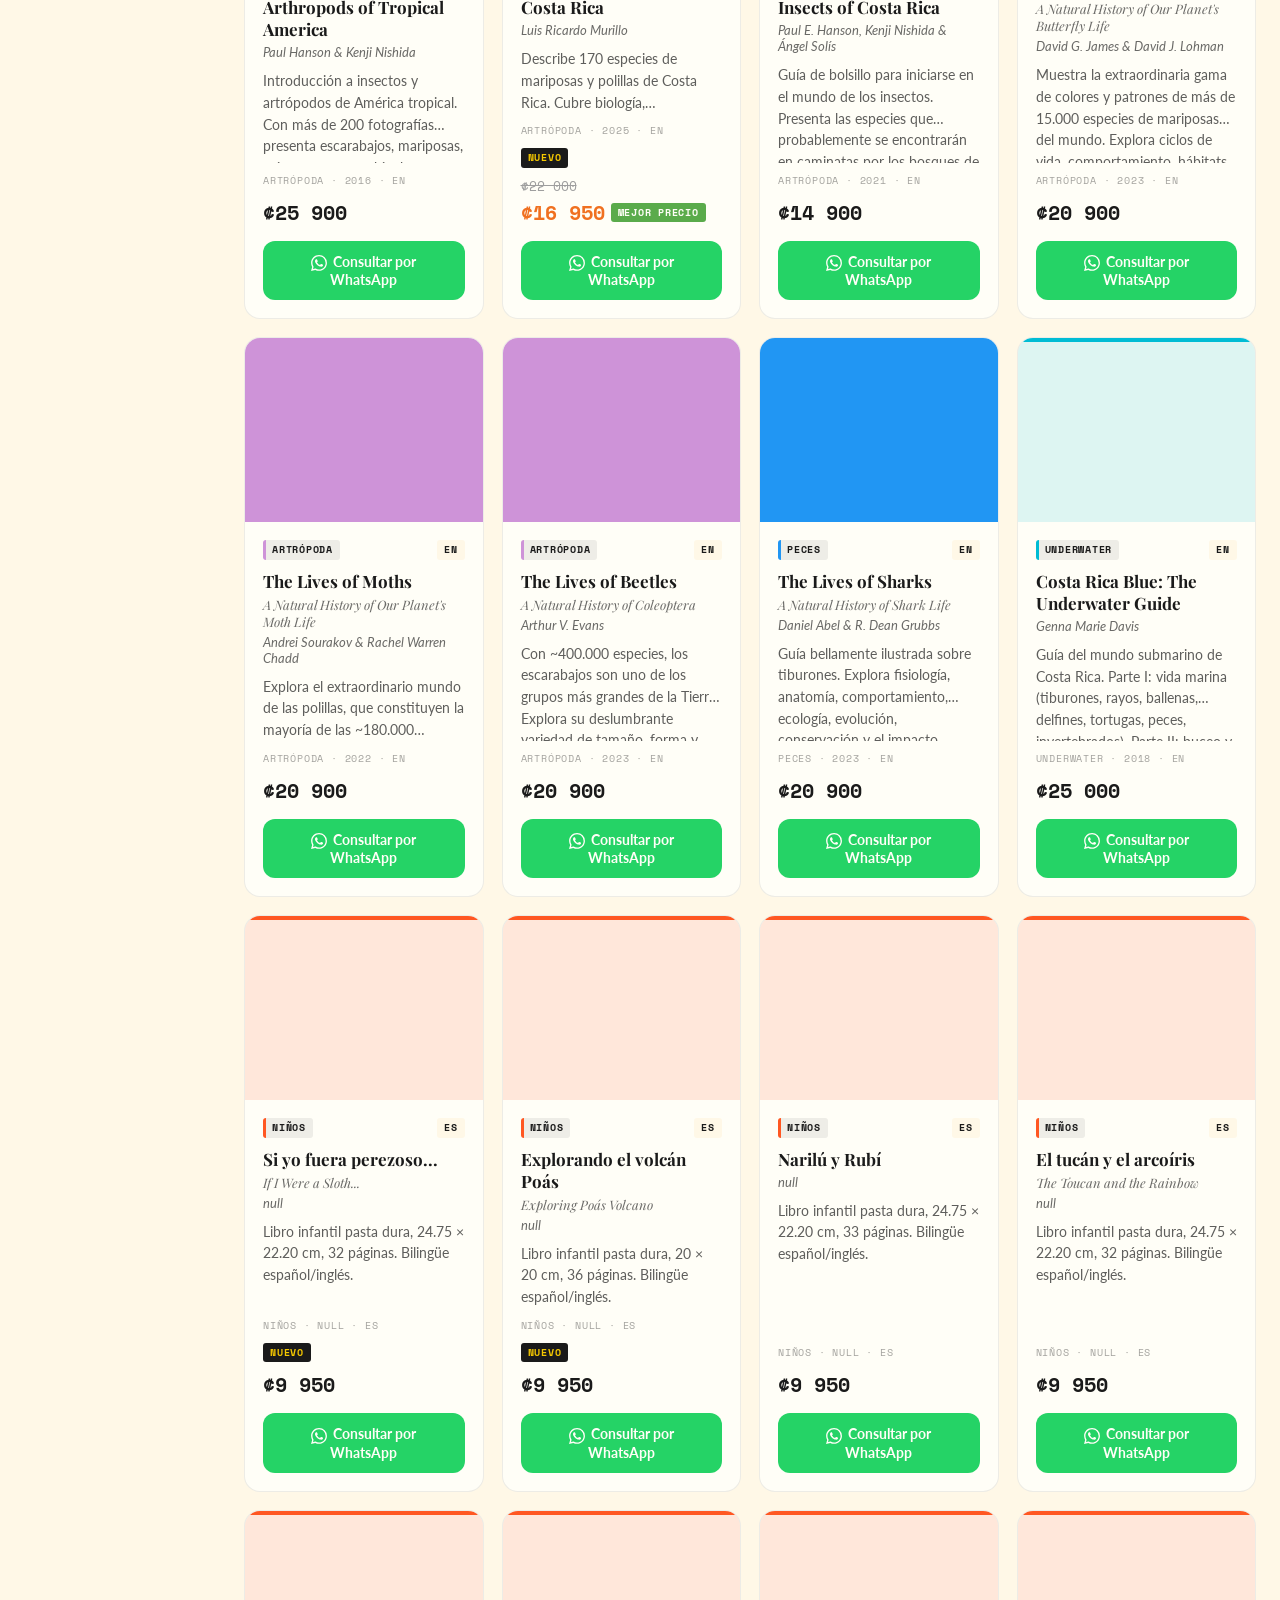
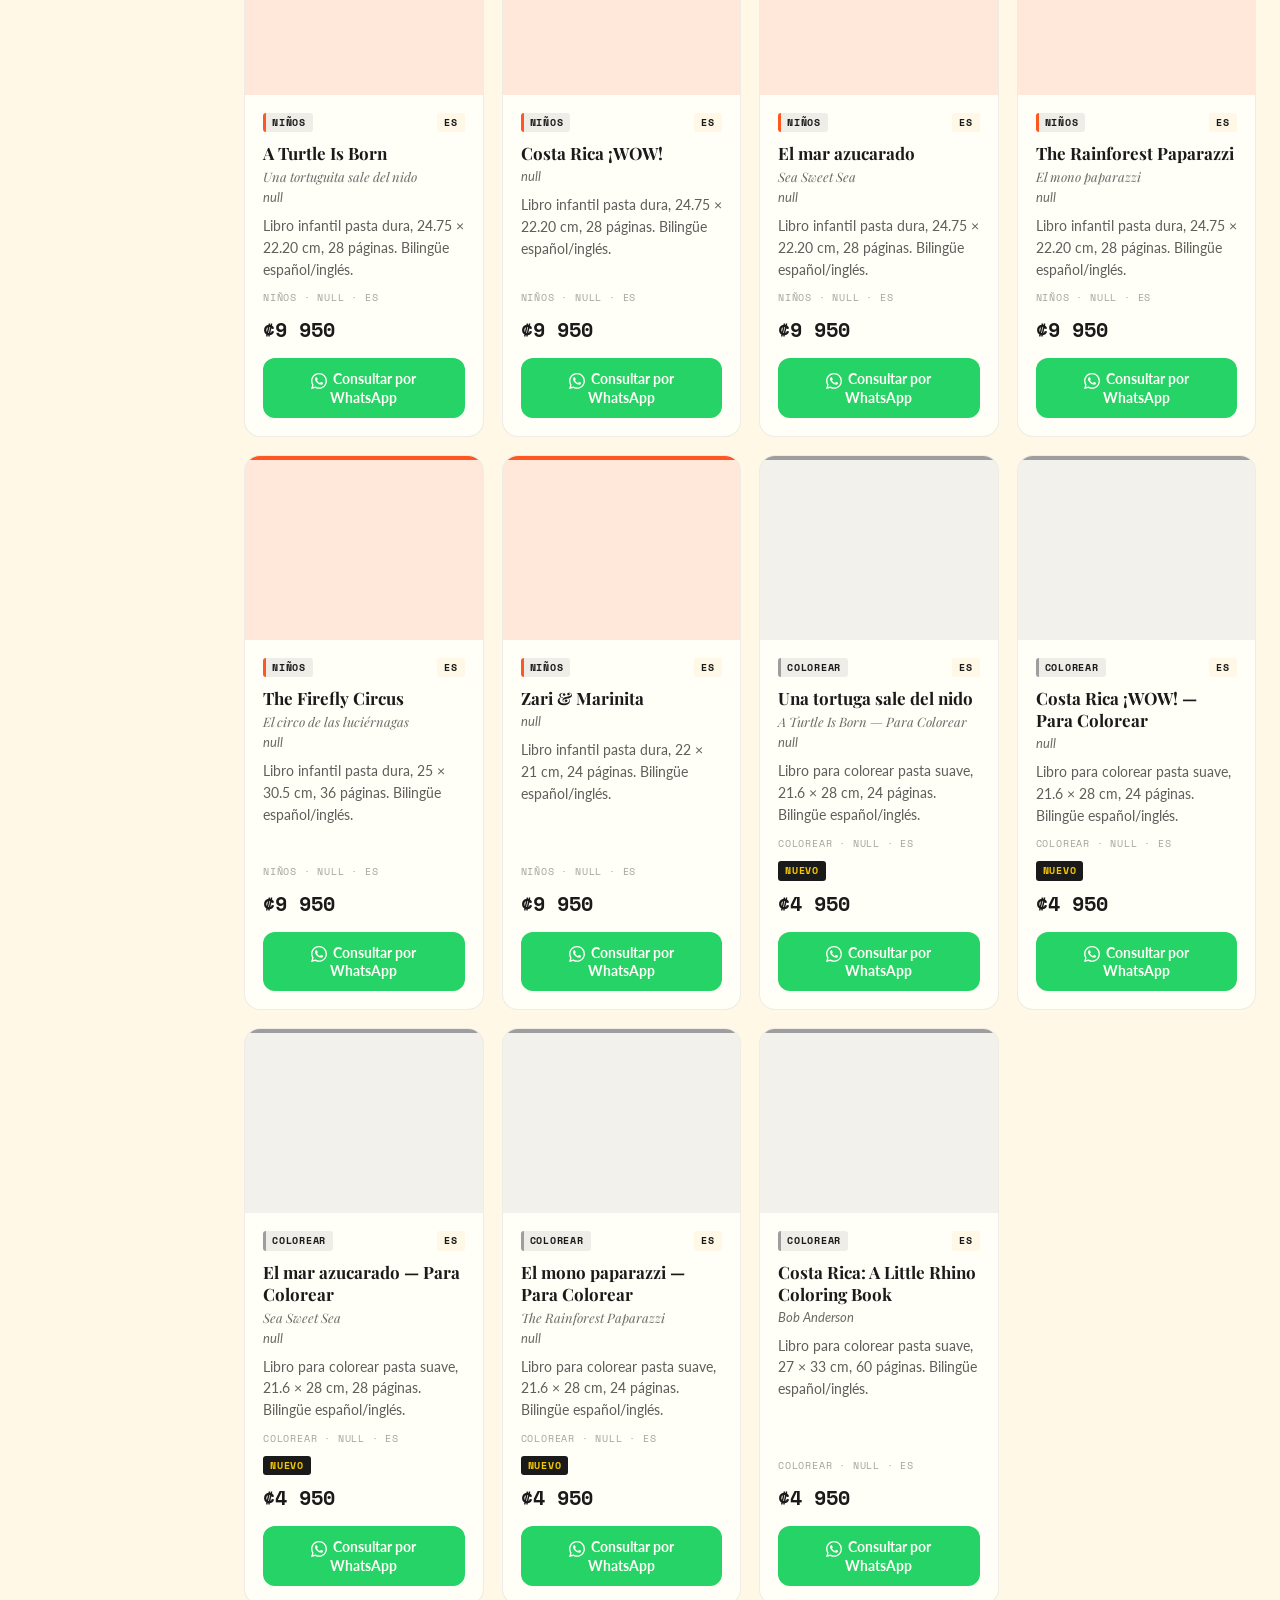
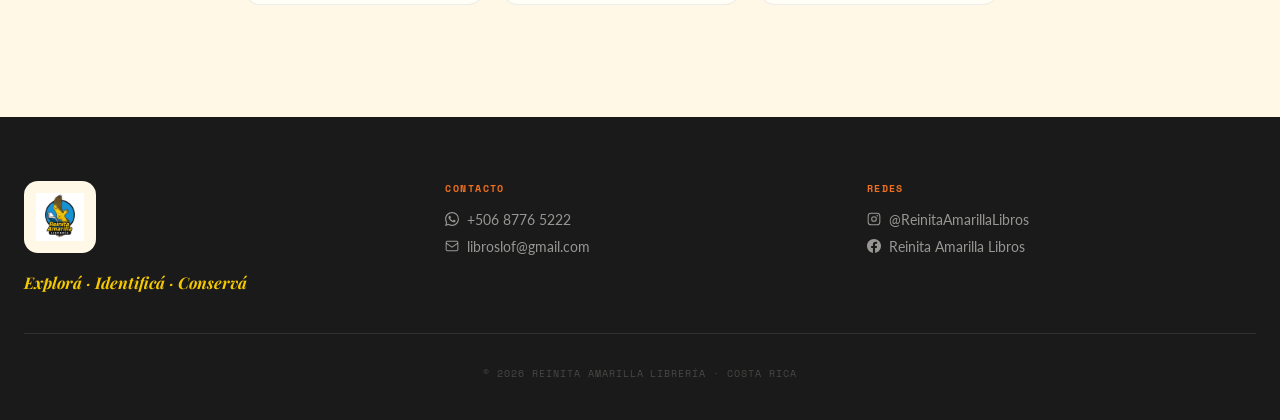
==== commit fbfd9538: "Ajustes de catálogo, FAQ y emojis de categorías - Orden del catálogo como vista predeterminada (reem" ====
--- a/catalogo.html
+++ b/catalogo.html
@@ -166,9 +166,9 @@
     </div>
     <nav>
       <a href="catalogo.html" class="cat-panel-link"><span class="cat-panel-emoji">📚</span> Ver todo el catálogo</a>
-      <a href="catalogo.html?cat=avifauna"     class="cat-panel-link"><span class="cat-panel-emoji">🦅</span> Avifauna</a>
+      <a href="catalogo.html?cat=avifauna"     class="cat-panel-link"><span class="cat-panel-emoji">🦉</span> Avifauna</a>
       <a href="catalogo.html?cat=herpetofauna" class="cat-panel-link"><span class="cat-panel-emoji">🦎</span> Herpetofauna</a>
-      <a href="catalogo.html?cat=mamiferos"    class="cat-panel-link"><span class="cat-panel-emoji">🦧</span> Mamíferos</a>
+      <a href="catalogo.html?cat=mamiferos"    class="cat-panel-link"><span class="cat-panel-emoji">🐒</span> Mamíferos</a>
       <a href="catalogo.html?cat=botanica"     class="cat-panel-link"><span class="cat-panel-emoji">🌿</span> Botánica</a>
       <a href="catalogo.html?cat=fungi"        class="cat-panel-link"><span class="cat-panel-emoji">🍄</span> Fungi</a>
       <a href="catalogo.html?cat=artropoda"    class="cat-panel-link"><span class="cat-panel-emoji">🦋</span> Artrópoda</a>
@@ -219,6 +219,7 @@
             <input type="search" id="search-input" class="search-input" placeholder="Buscar por título o autor..." aria-label="Buscar libros">
           </div>
           <select id="sort-select" class="sort-select" aria-label="Ordenar por">
+            <option value="catalogo" selected>Orden del catálogo</option>
             <option value="nombre">Nombre A-Z</option>
             <option value="precio-asc">Precio: menor a mayor</option>
             <option value="precio-desc">Precio: mayor a menor</option>
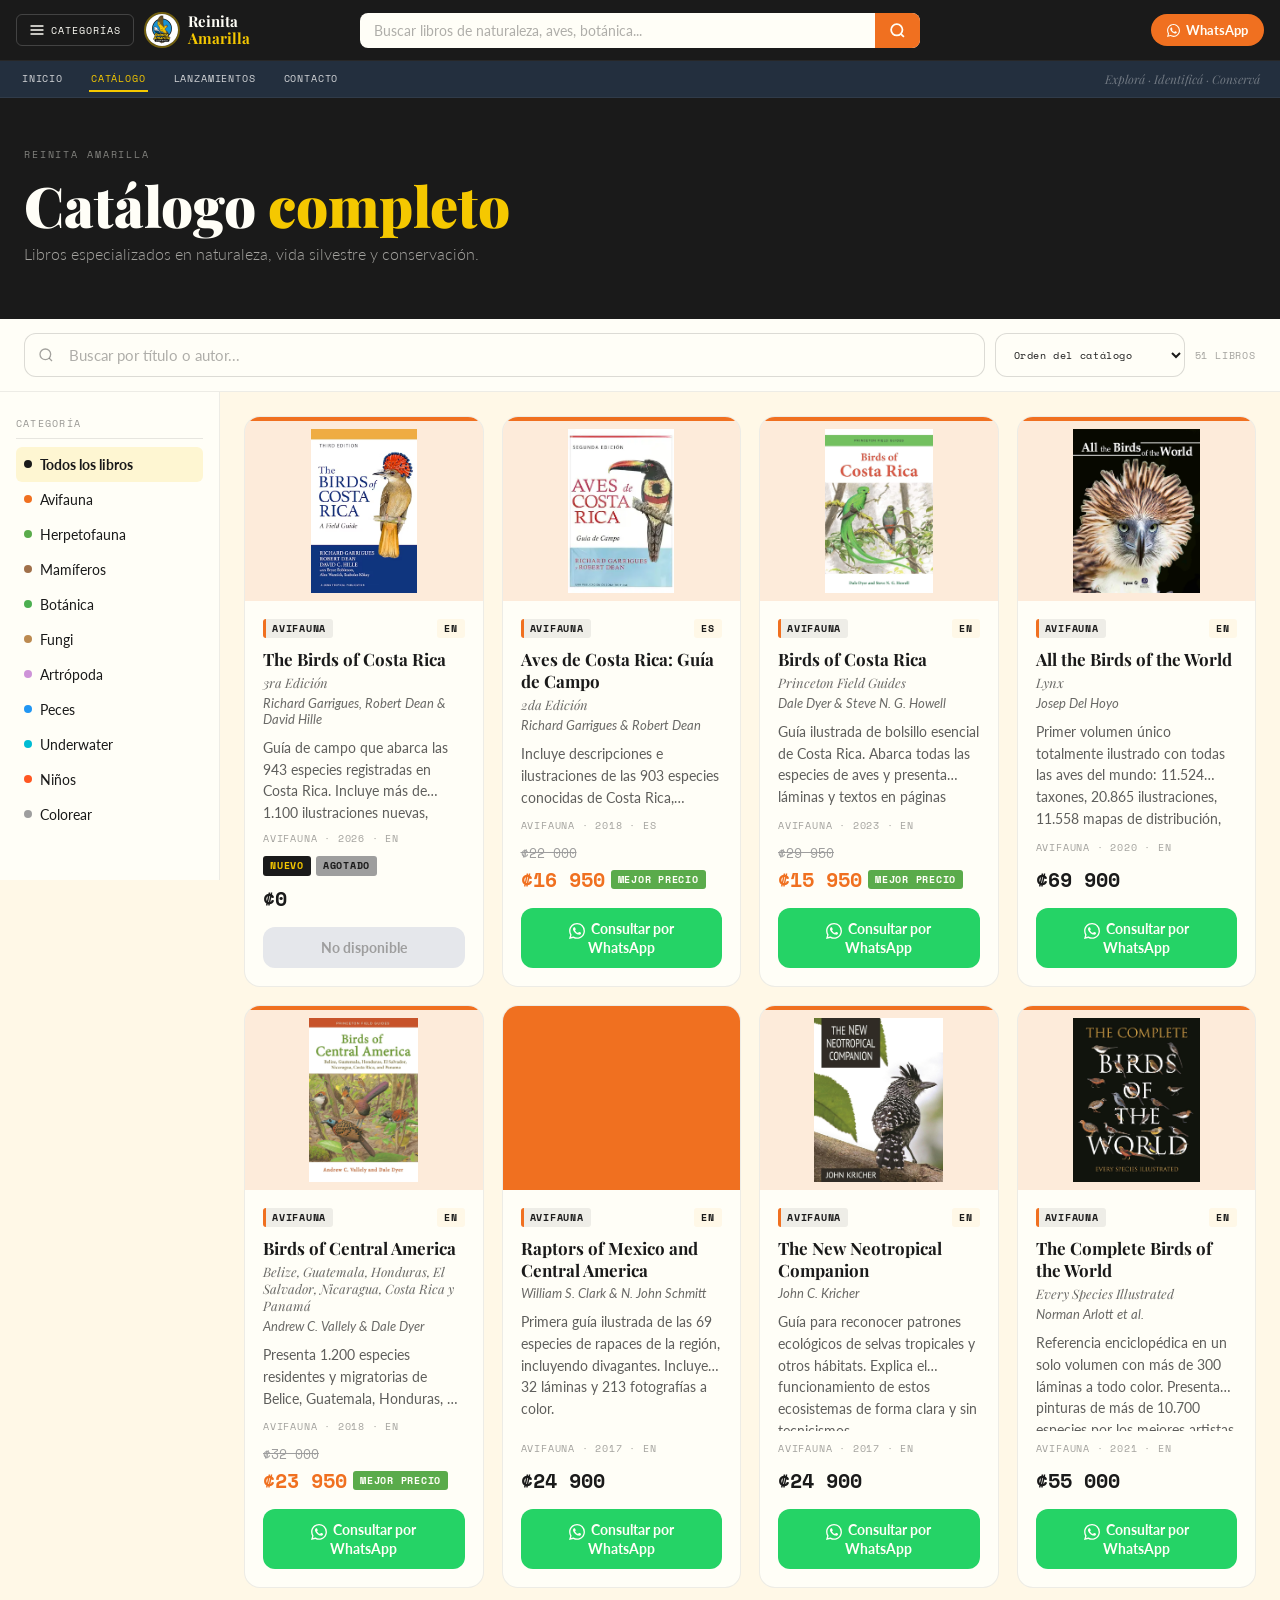
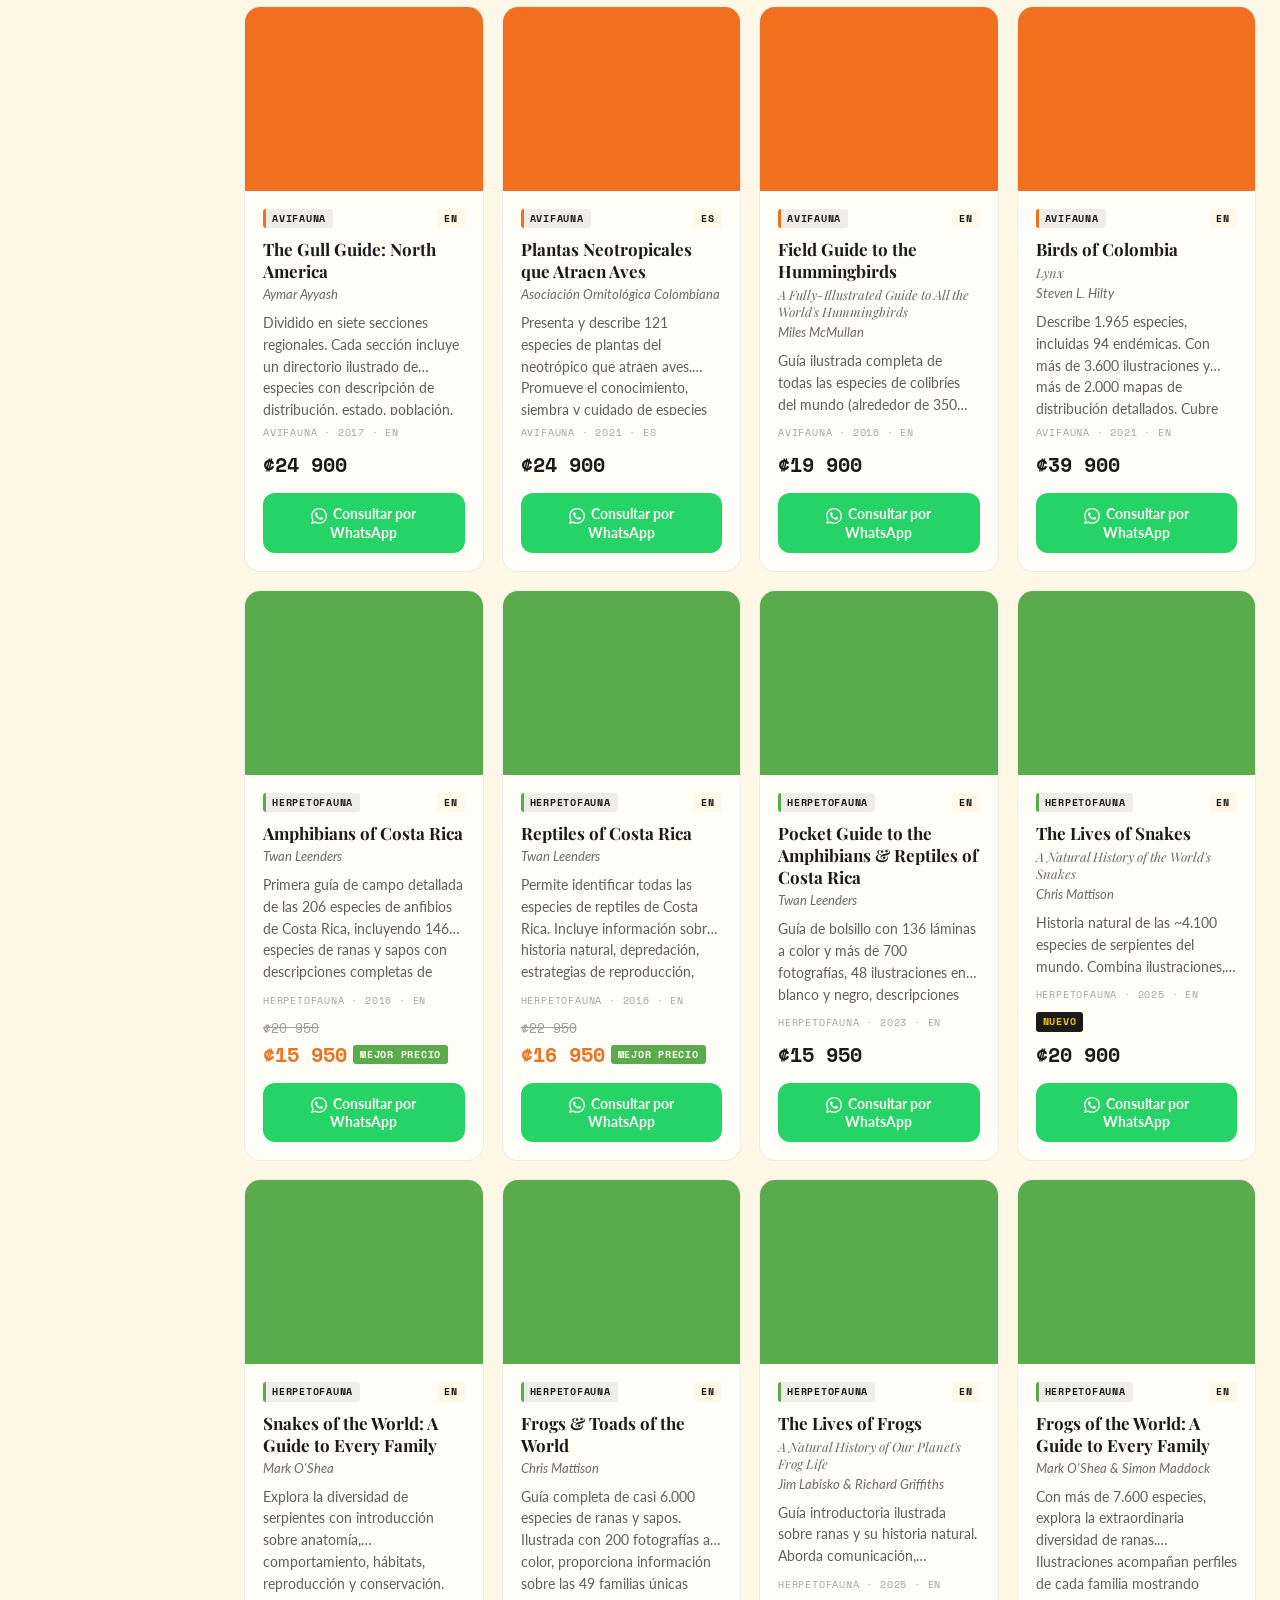
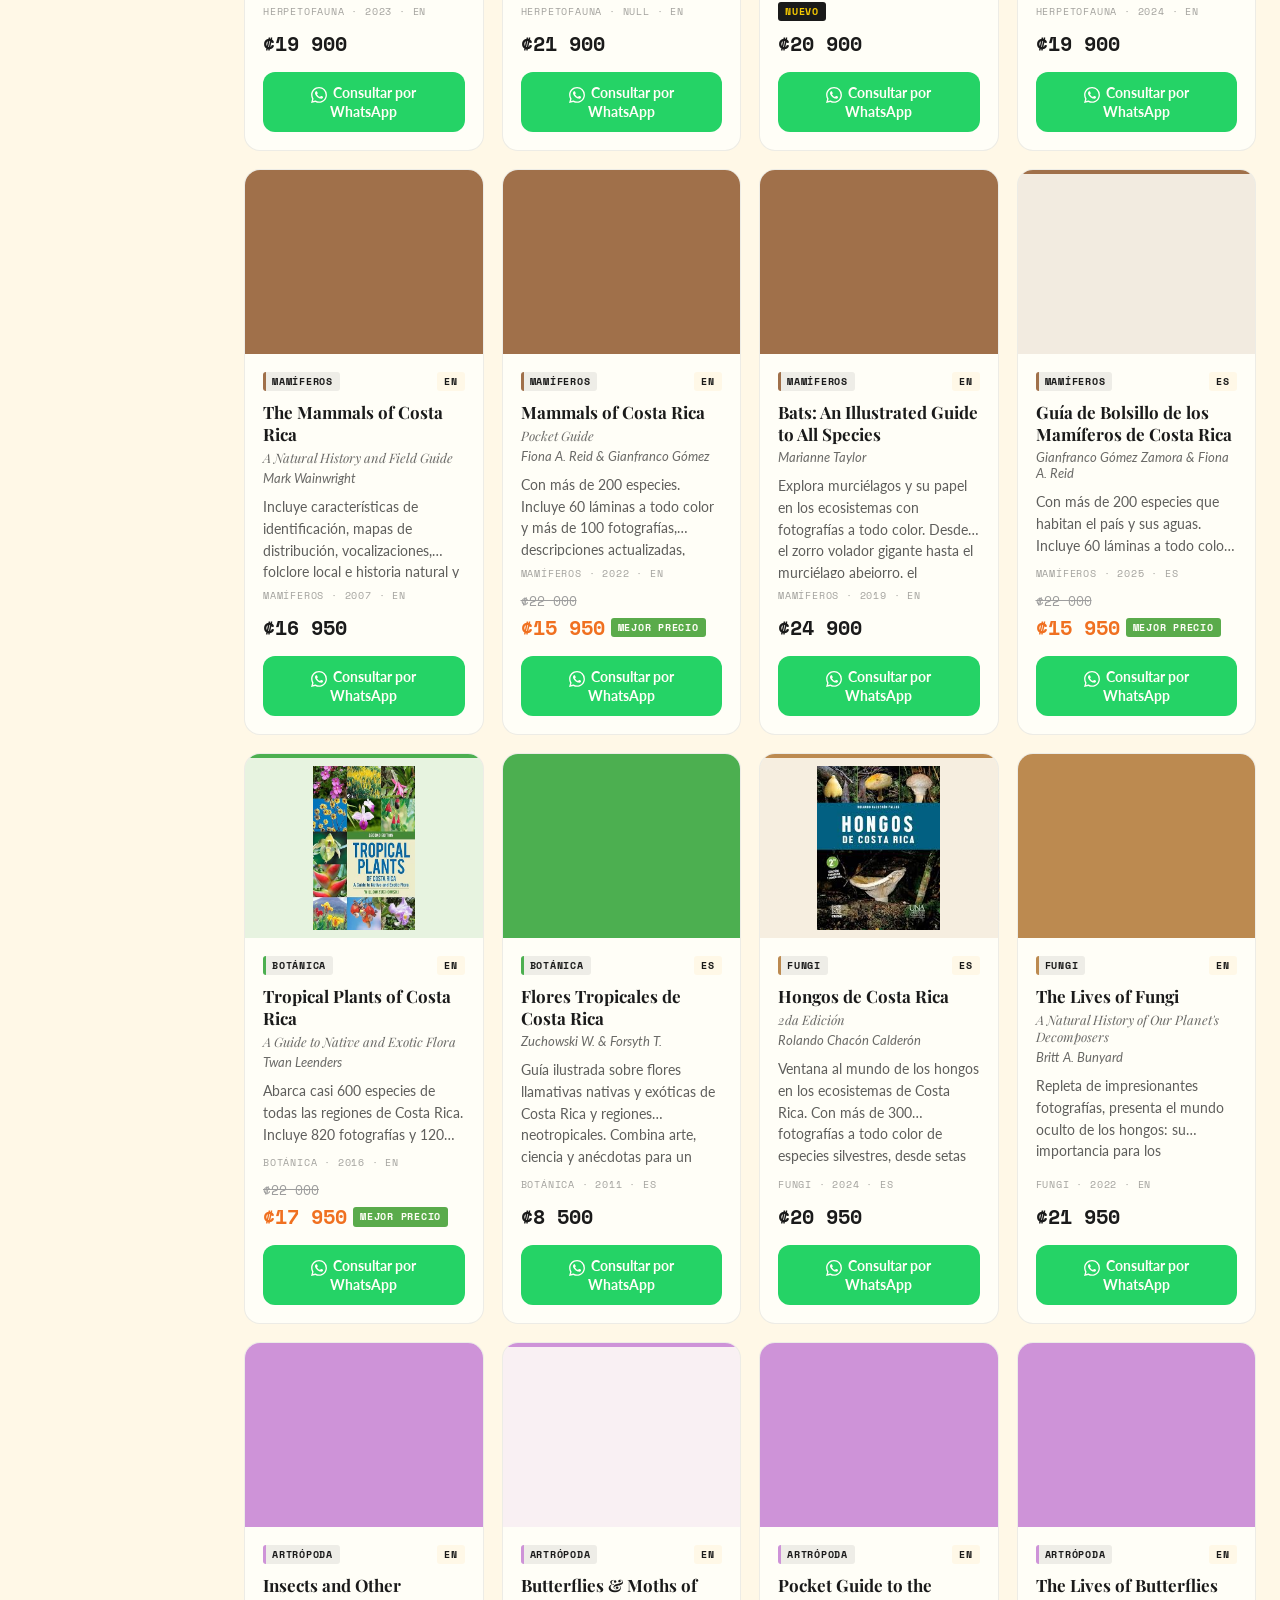
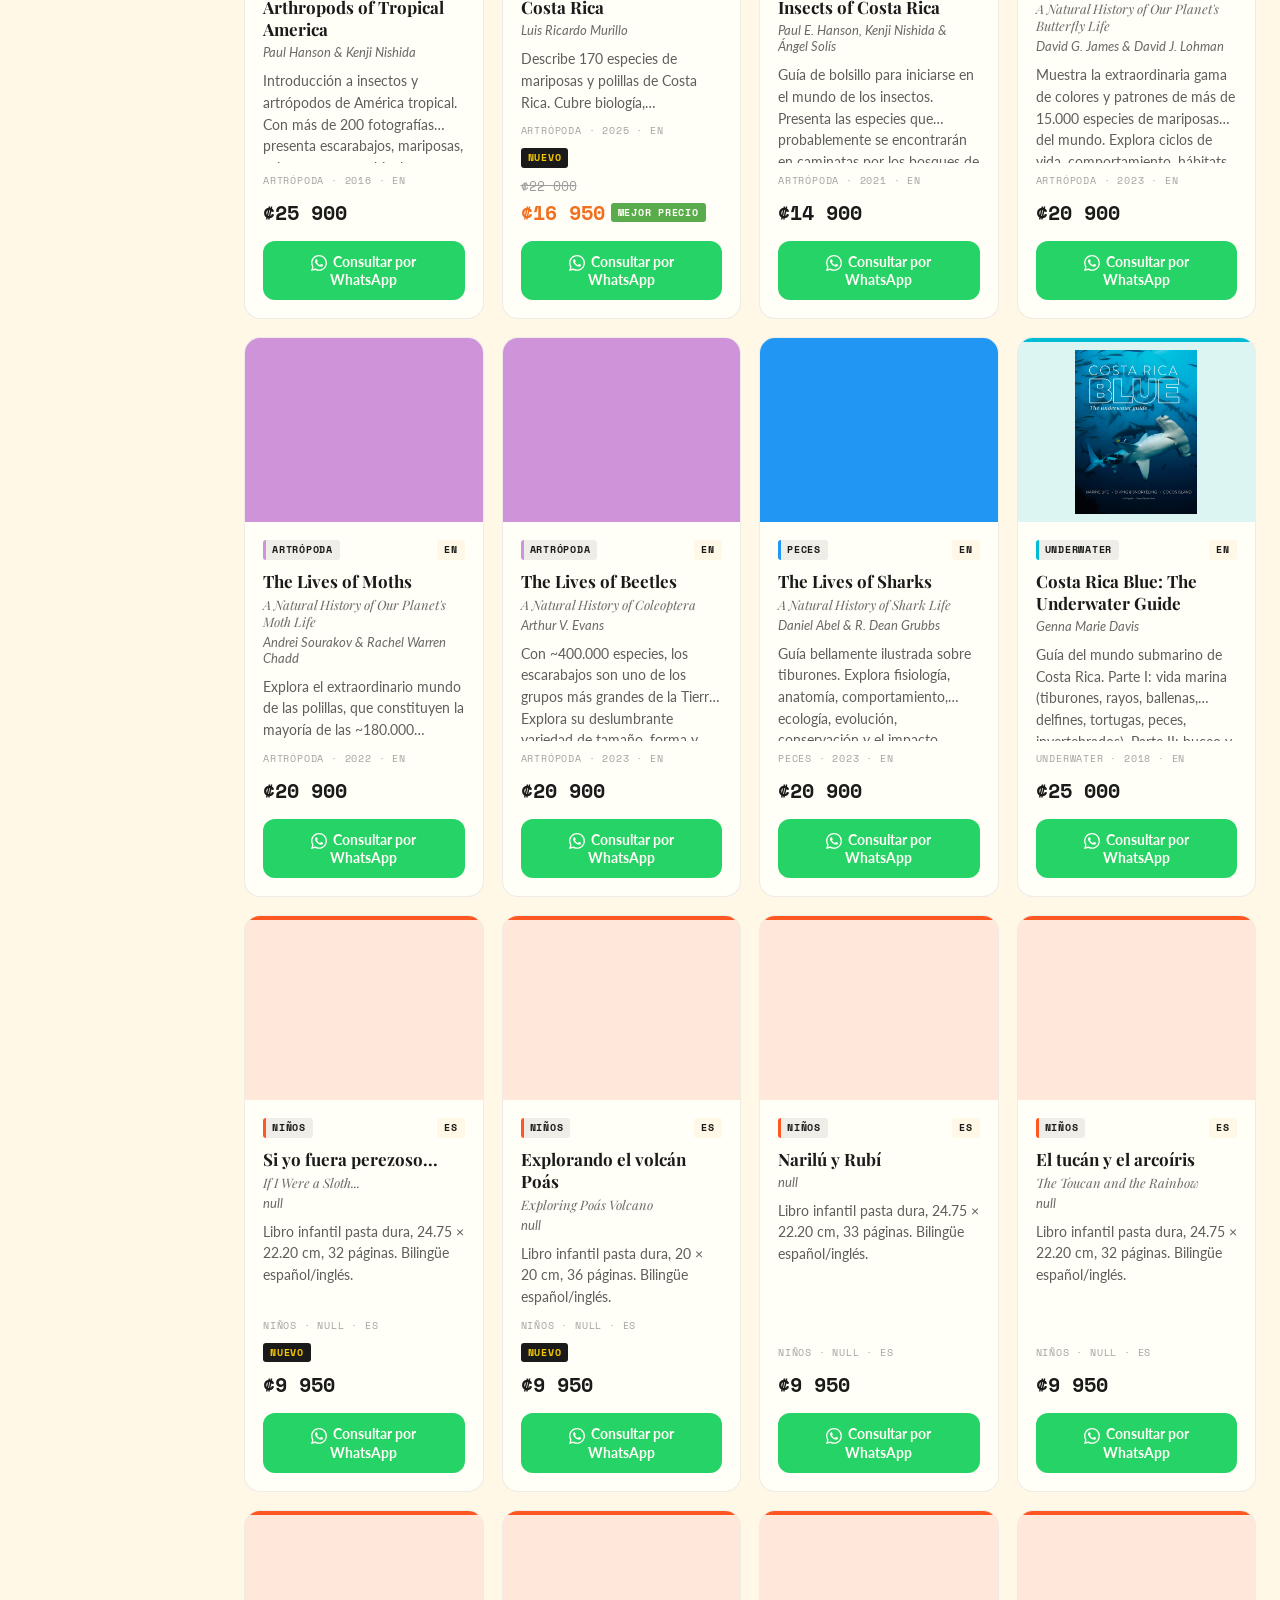
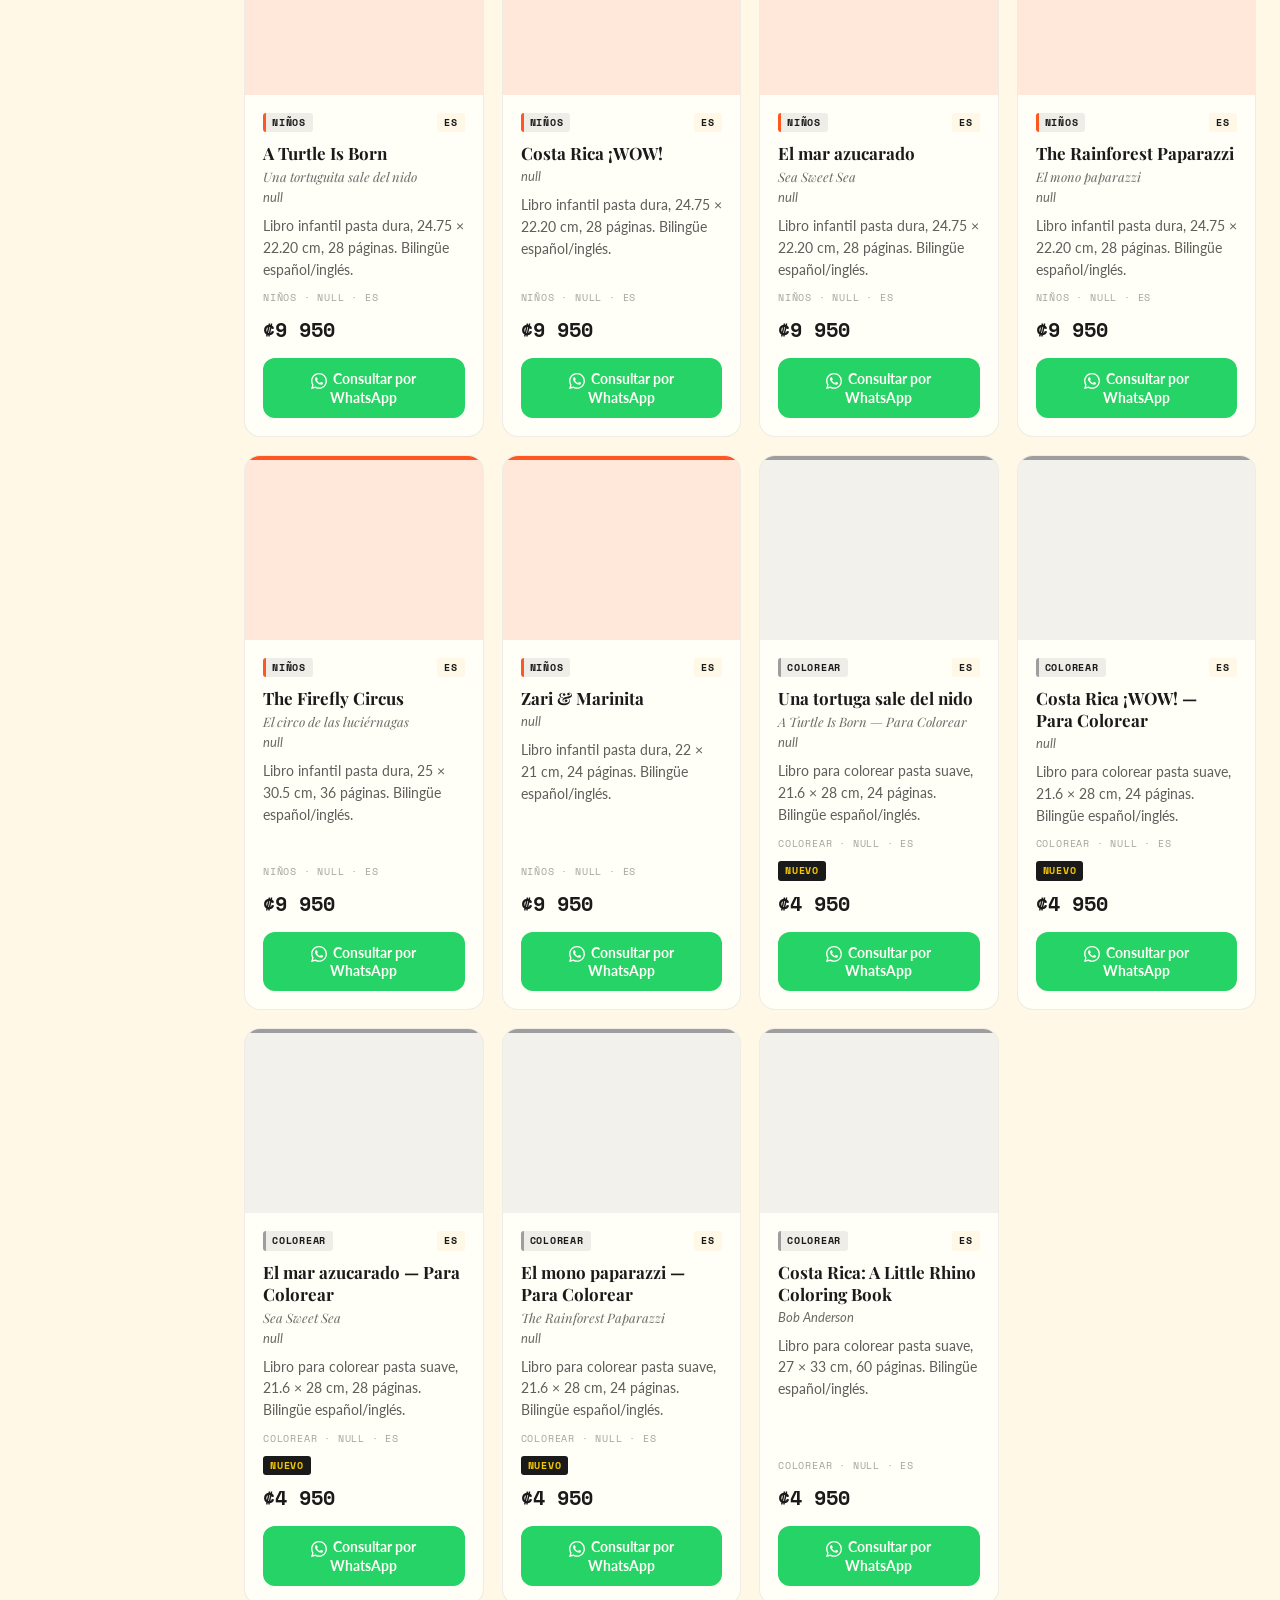
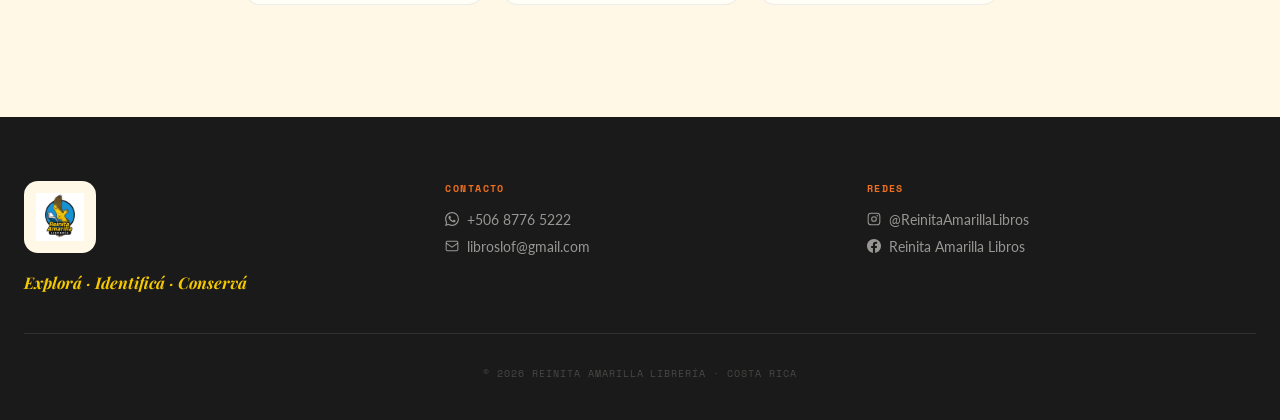
==== commit 4289c207: "Agregar página Lanzamientos, actualizar bloque de lanzamiento y portadas de libros - Nueva página la" ====
--- a/catalogo.html
+++ b/catalogo.html
@@ -138,6 +138,7 @@
       <div class="secondary-nav-inner">
         <a href="index.html">Inicio</a>
         <a href="catalogo.html" class="active">Catálogo</a>
+        <a href="lanzamientos.html">Lanzamientos</a>
         <a href="contacto.html">Contacto</a>
         <span class="secondary-nav-tagline">Explorá · Identificá · Conservá</span>
       </div>
@@ -146,9 +147,10 @@
     <!-- Menú móvil -->
     <div id="mobile-menu" role="navigation" style="background:#1A1A1A;border-top:1px solid rgba(255,255,255,0.08);">
       <div style="display:flex;flex-direction:column;padding:8px 16px 16px;gap:2px;">
-        <a href="index.html"    style="display:block;padding:12px 8px;border-bottom:1px solid rgba(255,255,255,0.06);color:rgba(255,255,255,0.75);text-decoration:none;font-family:'Space Mono',monospace;font-size:0.7rem;letter-spacing:0.08em;text-transform:uppercase;">Inicio</a>
-        <a href="catalogo.html" style="display:block;padding:12px 8px;border-bottom:1px solid rgba(255,255,255,0.06);color:#F5C800;text-decoration:none;font-family:'Space Mono',monospace;font-size:0.7rem;letter-spacing:0.08em;text-transform:uppercase;">Catálogo</a>
-        <a href="contacto.html" style="display:block;padding:12px 8px;border-bottom:1px solid rgba(255,255,255,0.06);color:rgba(255,255,255,0.75);text-decoration:none;font-family:'Space Mono',monospace;font-size:0.7rem;letter-spacing:0.08em;text-transform:uppercase;">Contacto</a>
+        <a href="index.html"          style="display:block;padding:12px 8px;border-bottom:1px solid rgba(255,255,255,0.06);color:rgba(255,255,255,0.75);text-decoration:none;font-family:'Space Mono',monospace;font-size:0.7rem;letter-spacing:0.08em;text-transform:uppercase;">Inicio</a>
+        <a href="catalogo.html"       style="display:block;padding:12px 8px;border-bottom:1px solid rgba(255,255,255,0.06);color:#F5C800;text-decoration:none;font-family:'Space Mono',monospace;font-size:0.7rem;letter-spacing:0.08em;text-transform:uppercase;">Catálogo</a>
+        <a href="lanzamientos.html"   style="display:block;padding:12px 8px;border-bottom:1px solid rgba(255,255,255,0.06);color:rgba(255,255,255,0.75);text-decoration:none;font-family:'Space Mono',monospace;font-size:0.7rem;letter-spacing:0.08em;text-transform:uppercase;">Lanzamientos</a>
+        <a href="contacto.html"       style="display:block;padding:12px 8px;border-bottom:1px solid rgba(255,255,255,0.06);color:rgba(255,255,255,0.75);text-decoration:none;font-family:'Space Mono',monospace;font-size:0.7rem;letter-spacing:0.08em;text-transform:uppercase;">Contacto</a>
         <a href="https://wa.me/50687765222" target="_blank" rel="noopener noreferrer"
            style="display:flex;align-items:center;justify-content:center;gap:8px;margin-top:10px;background:#25D366;color:#FFFEF7;font-weight:700;font-size:0.875rem;padding:14px;border-radius:10px;text-decoration:none;">
           Consultar por WhatsApp
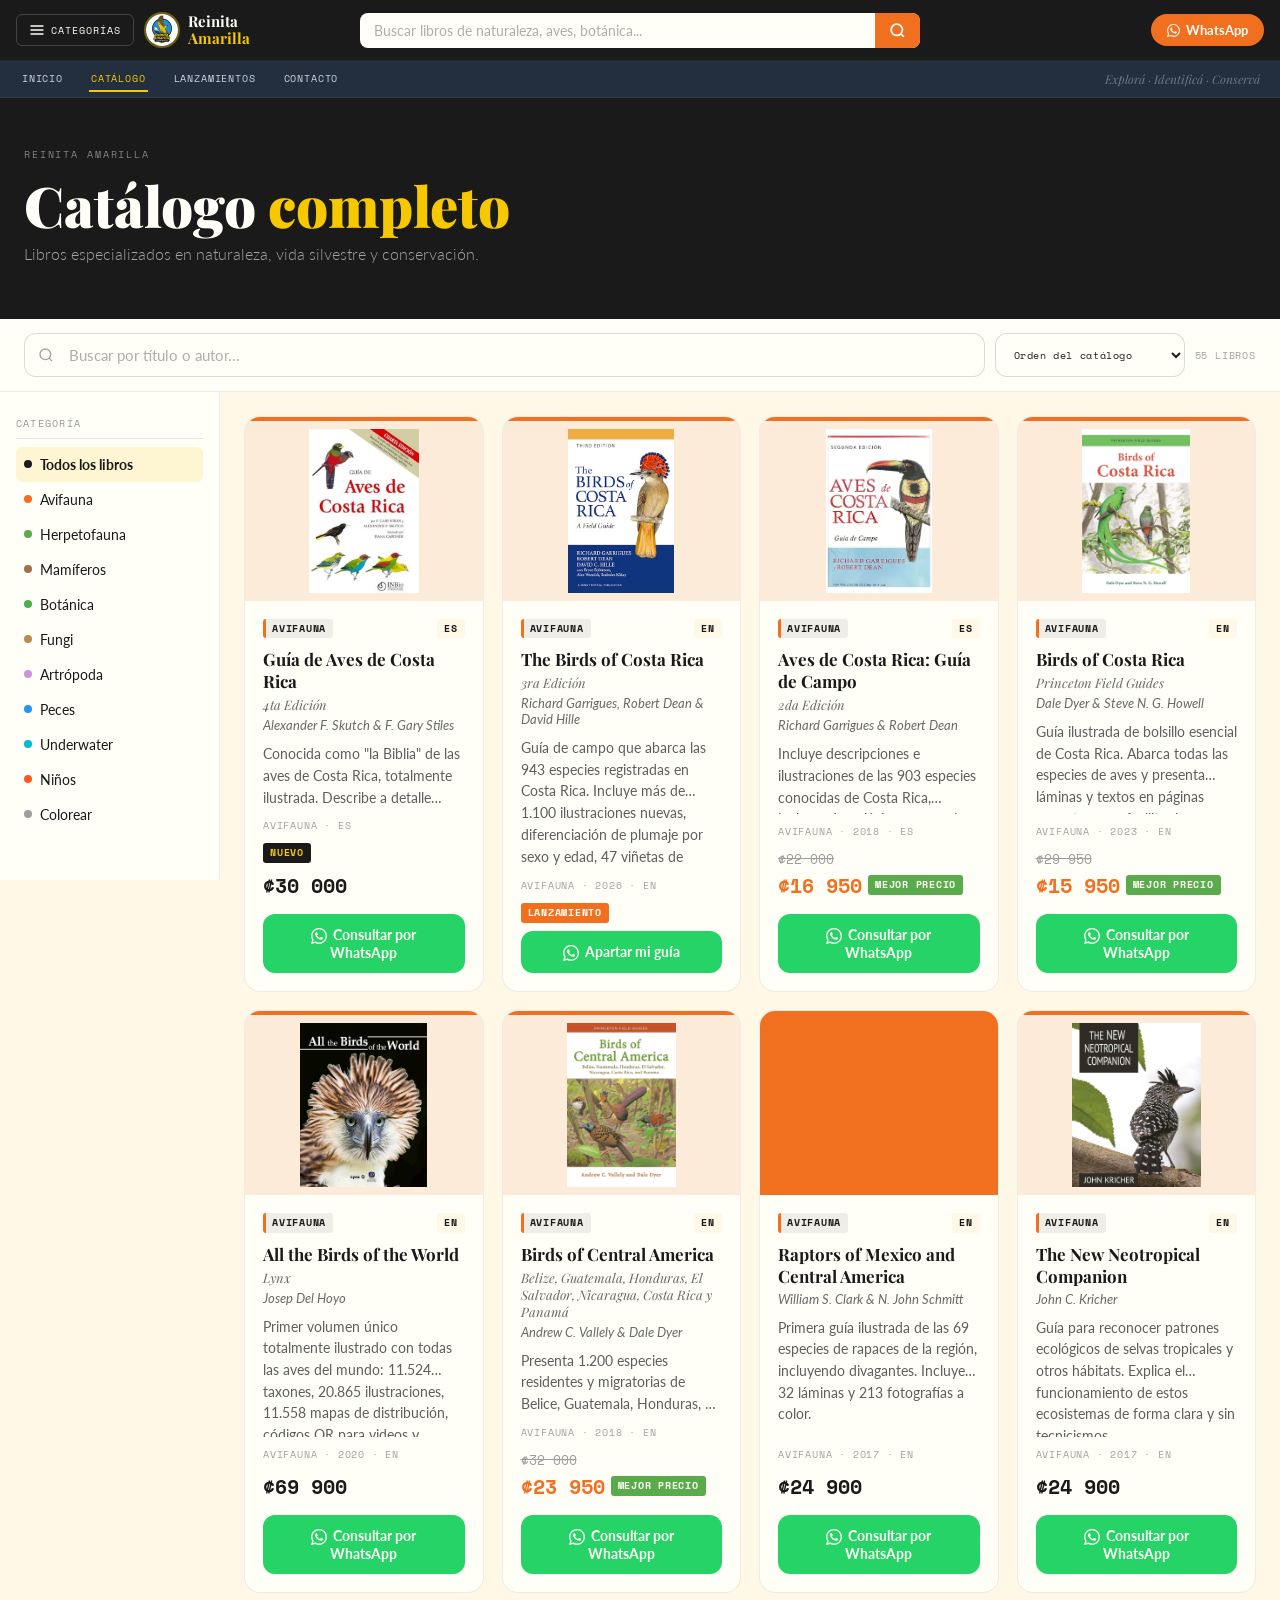
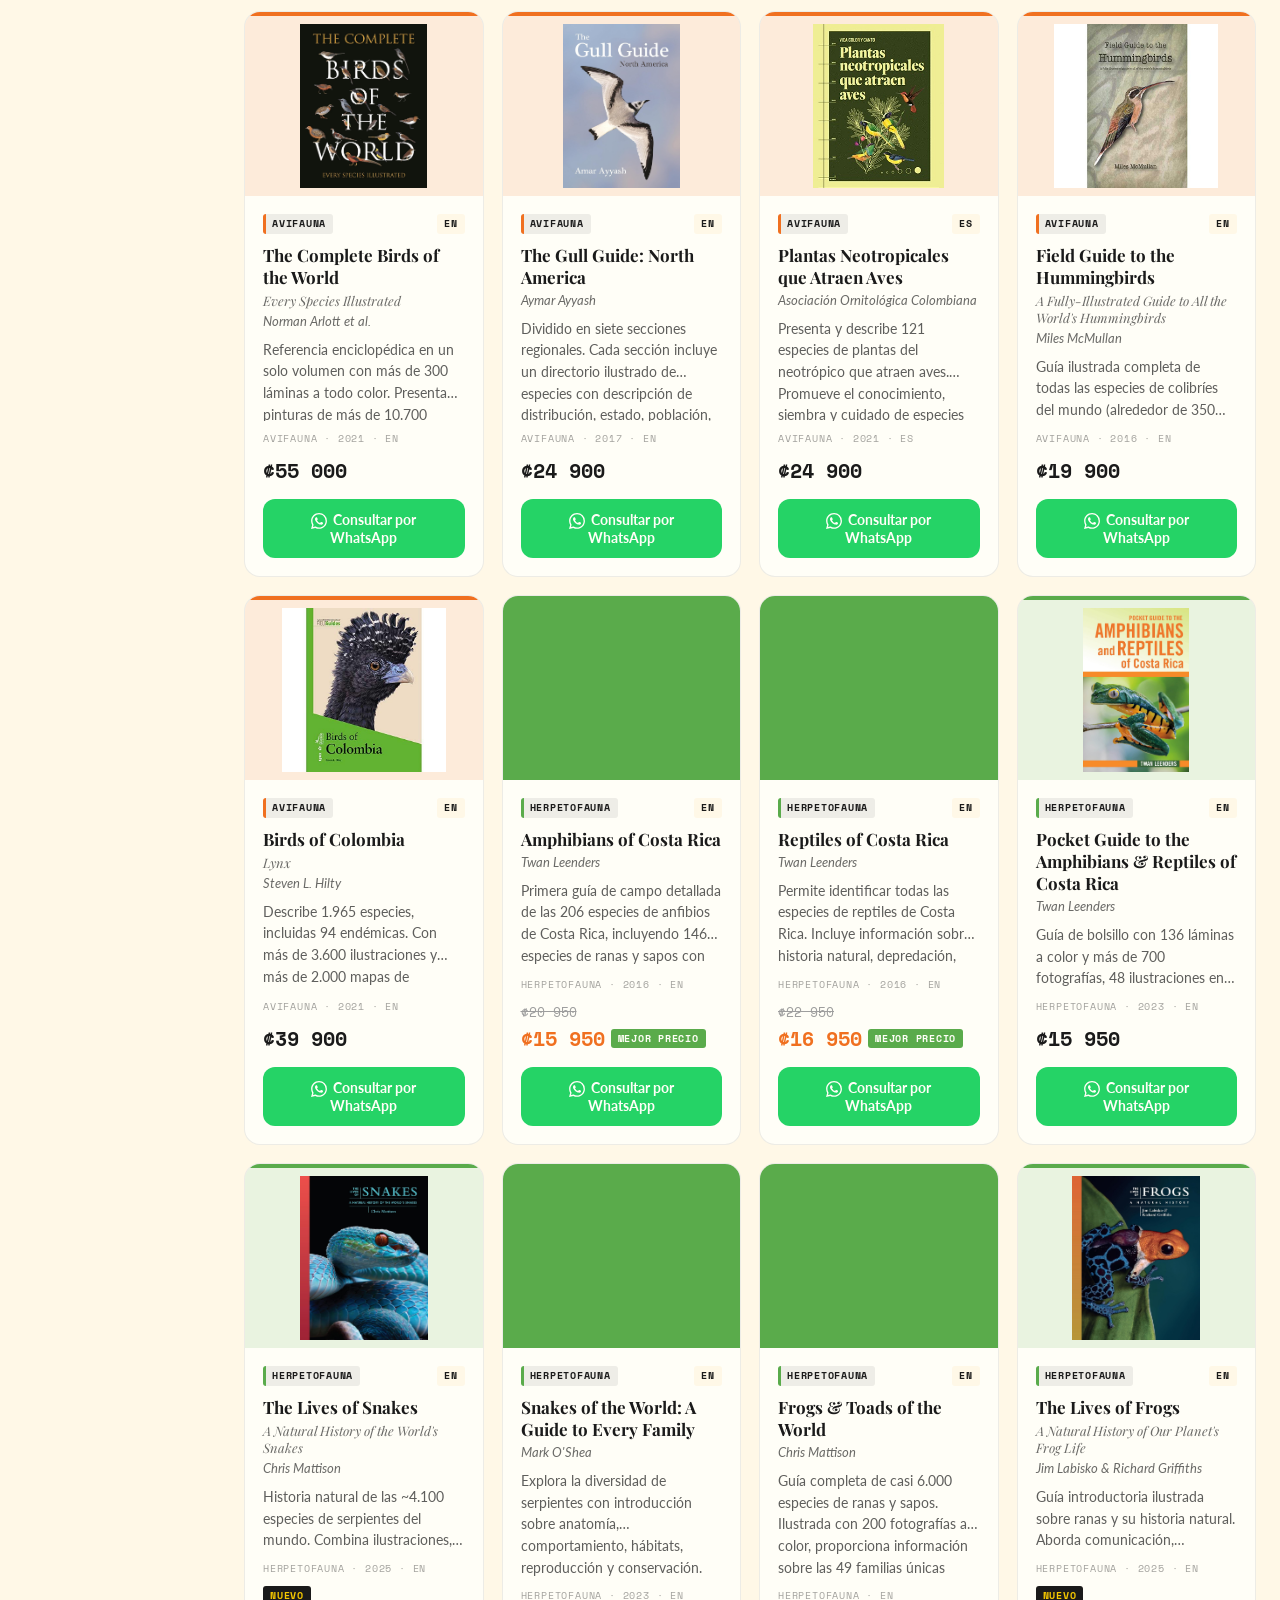
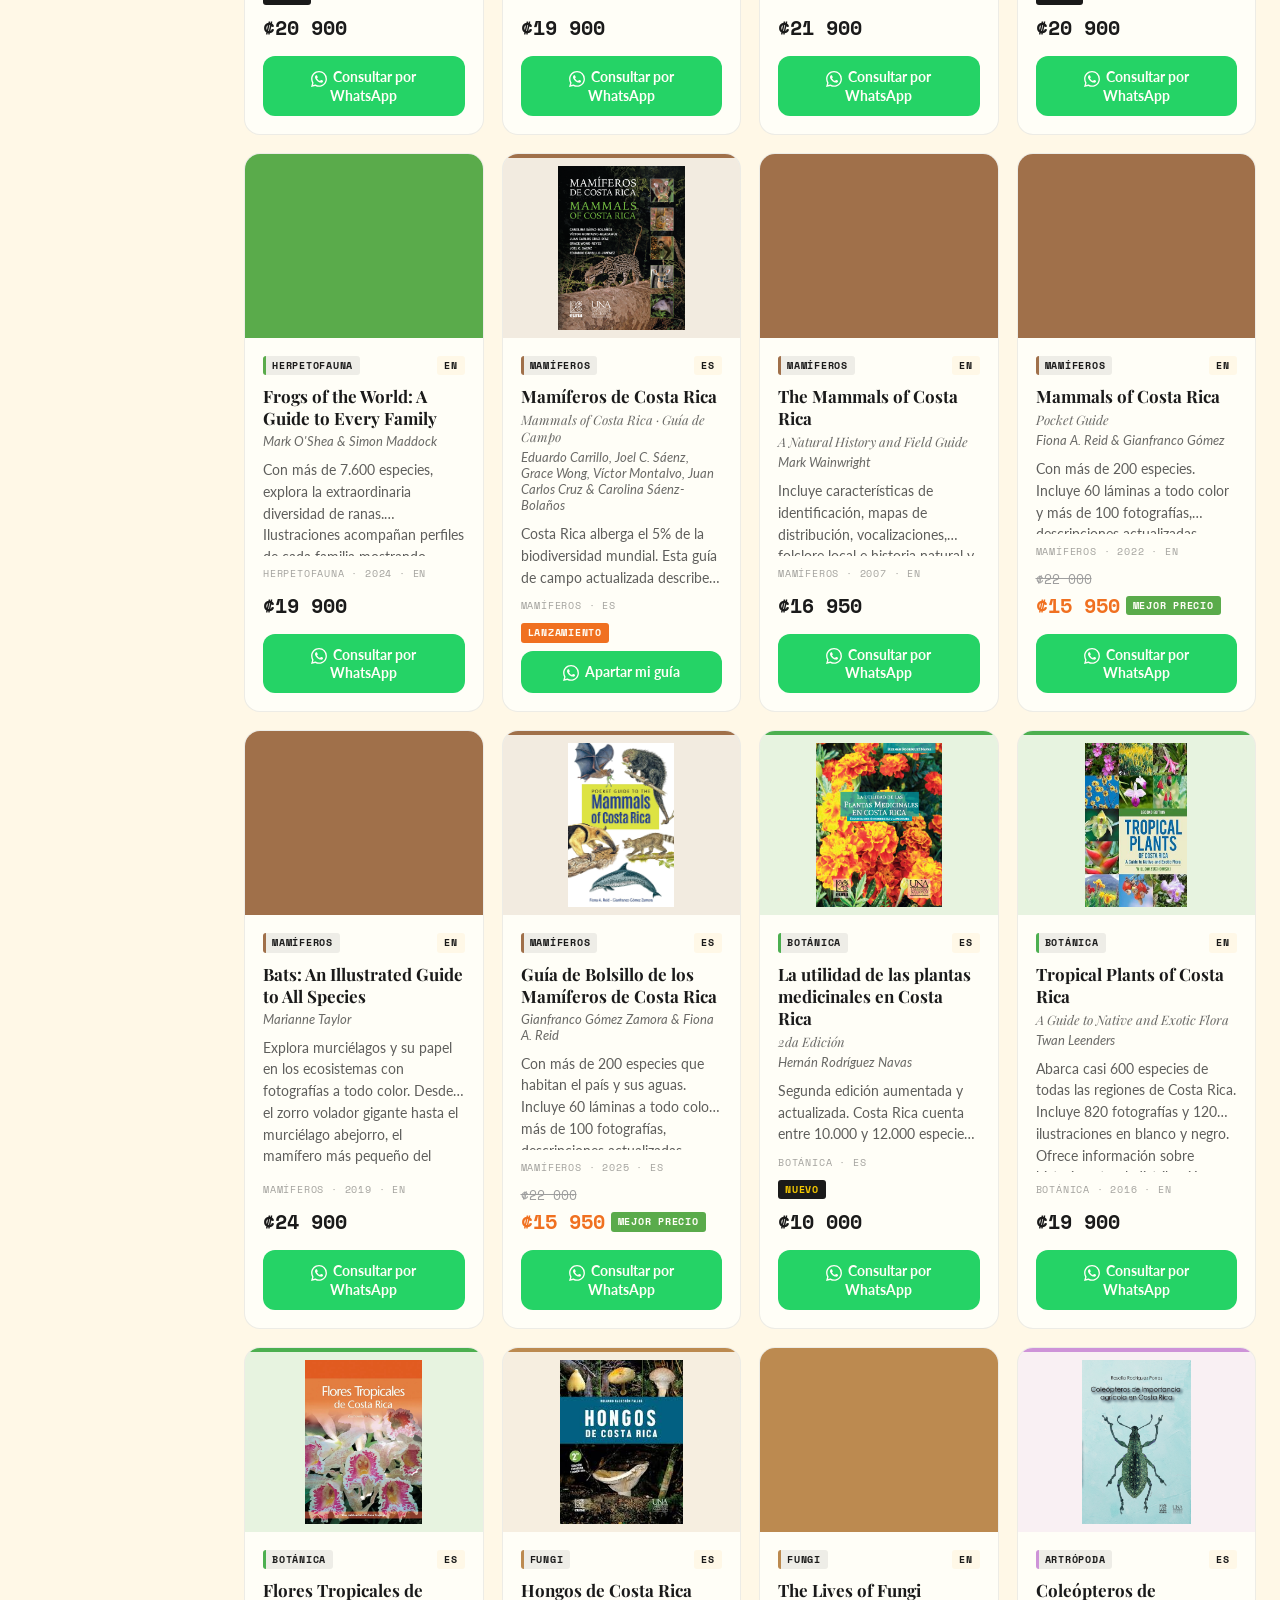
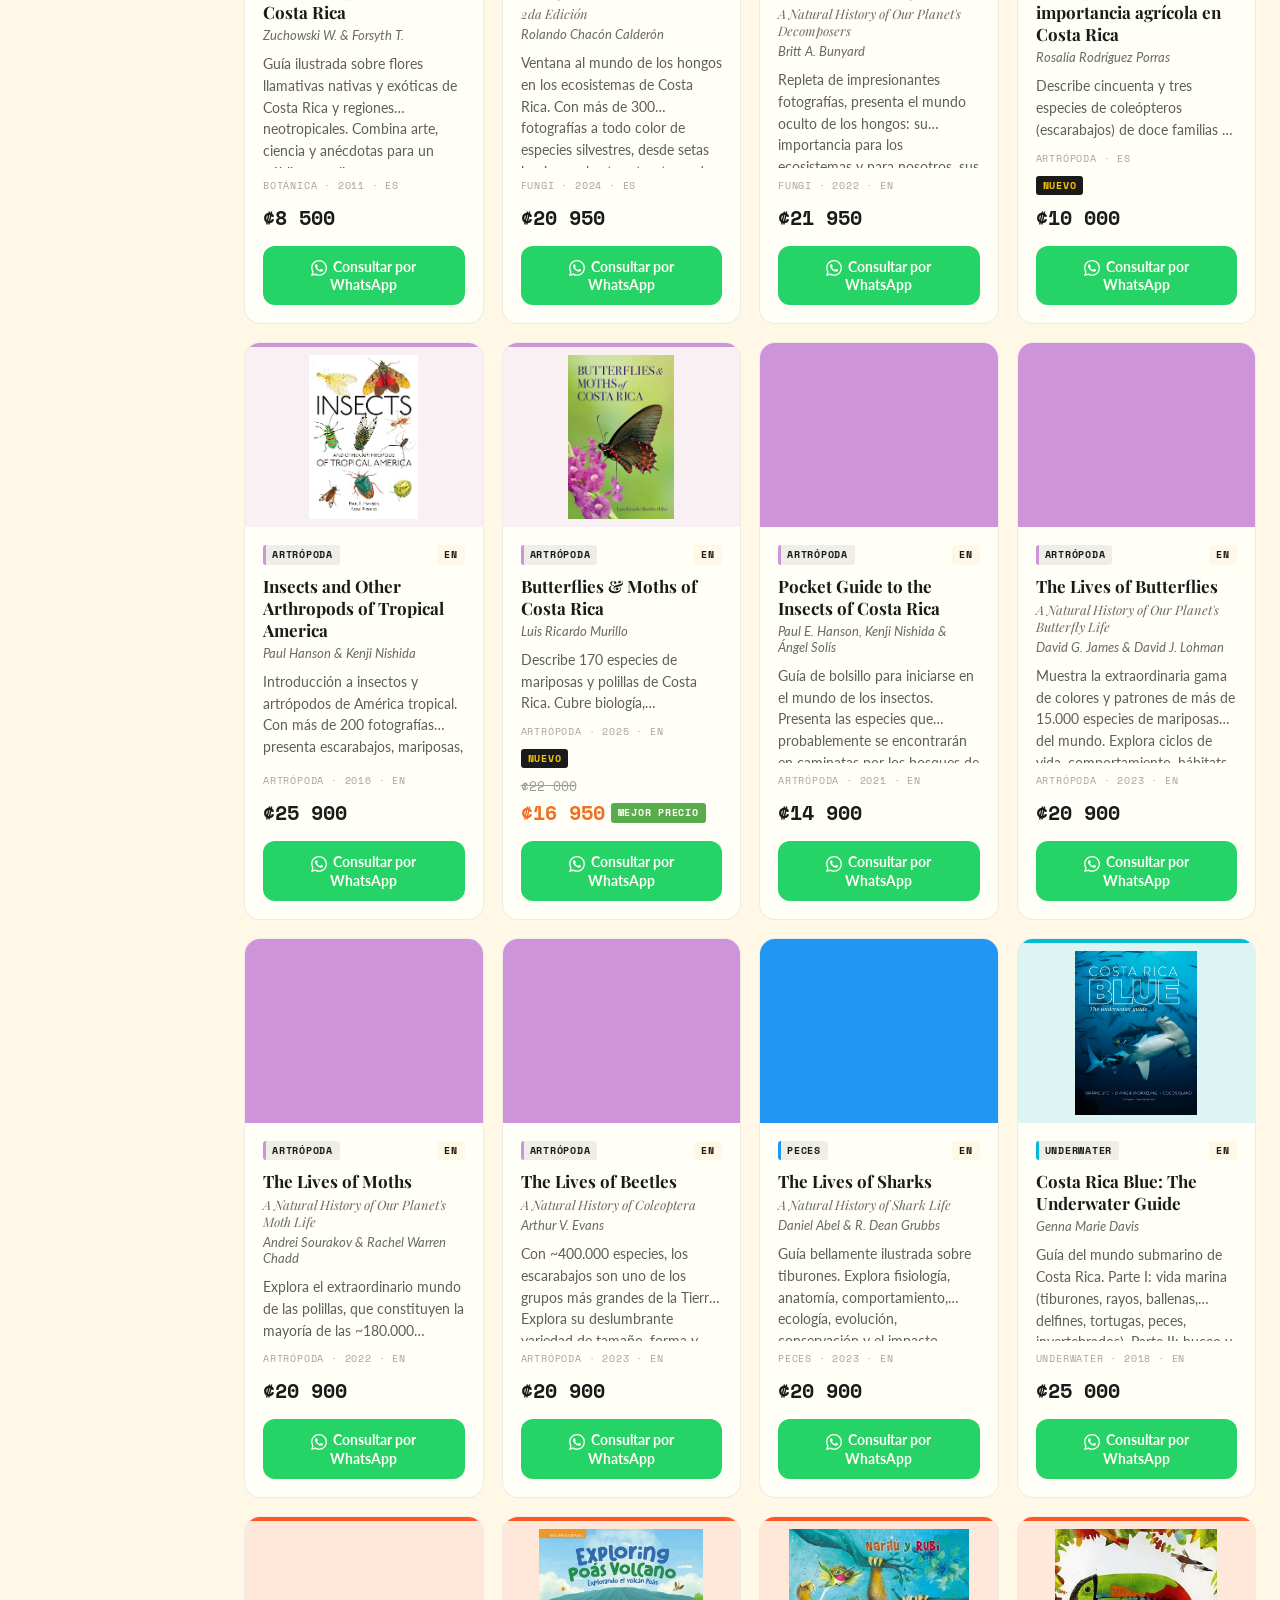
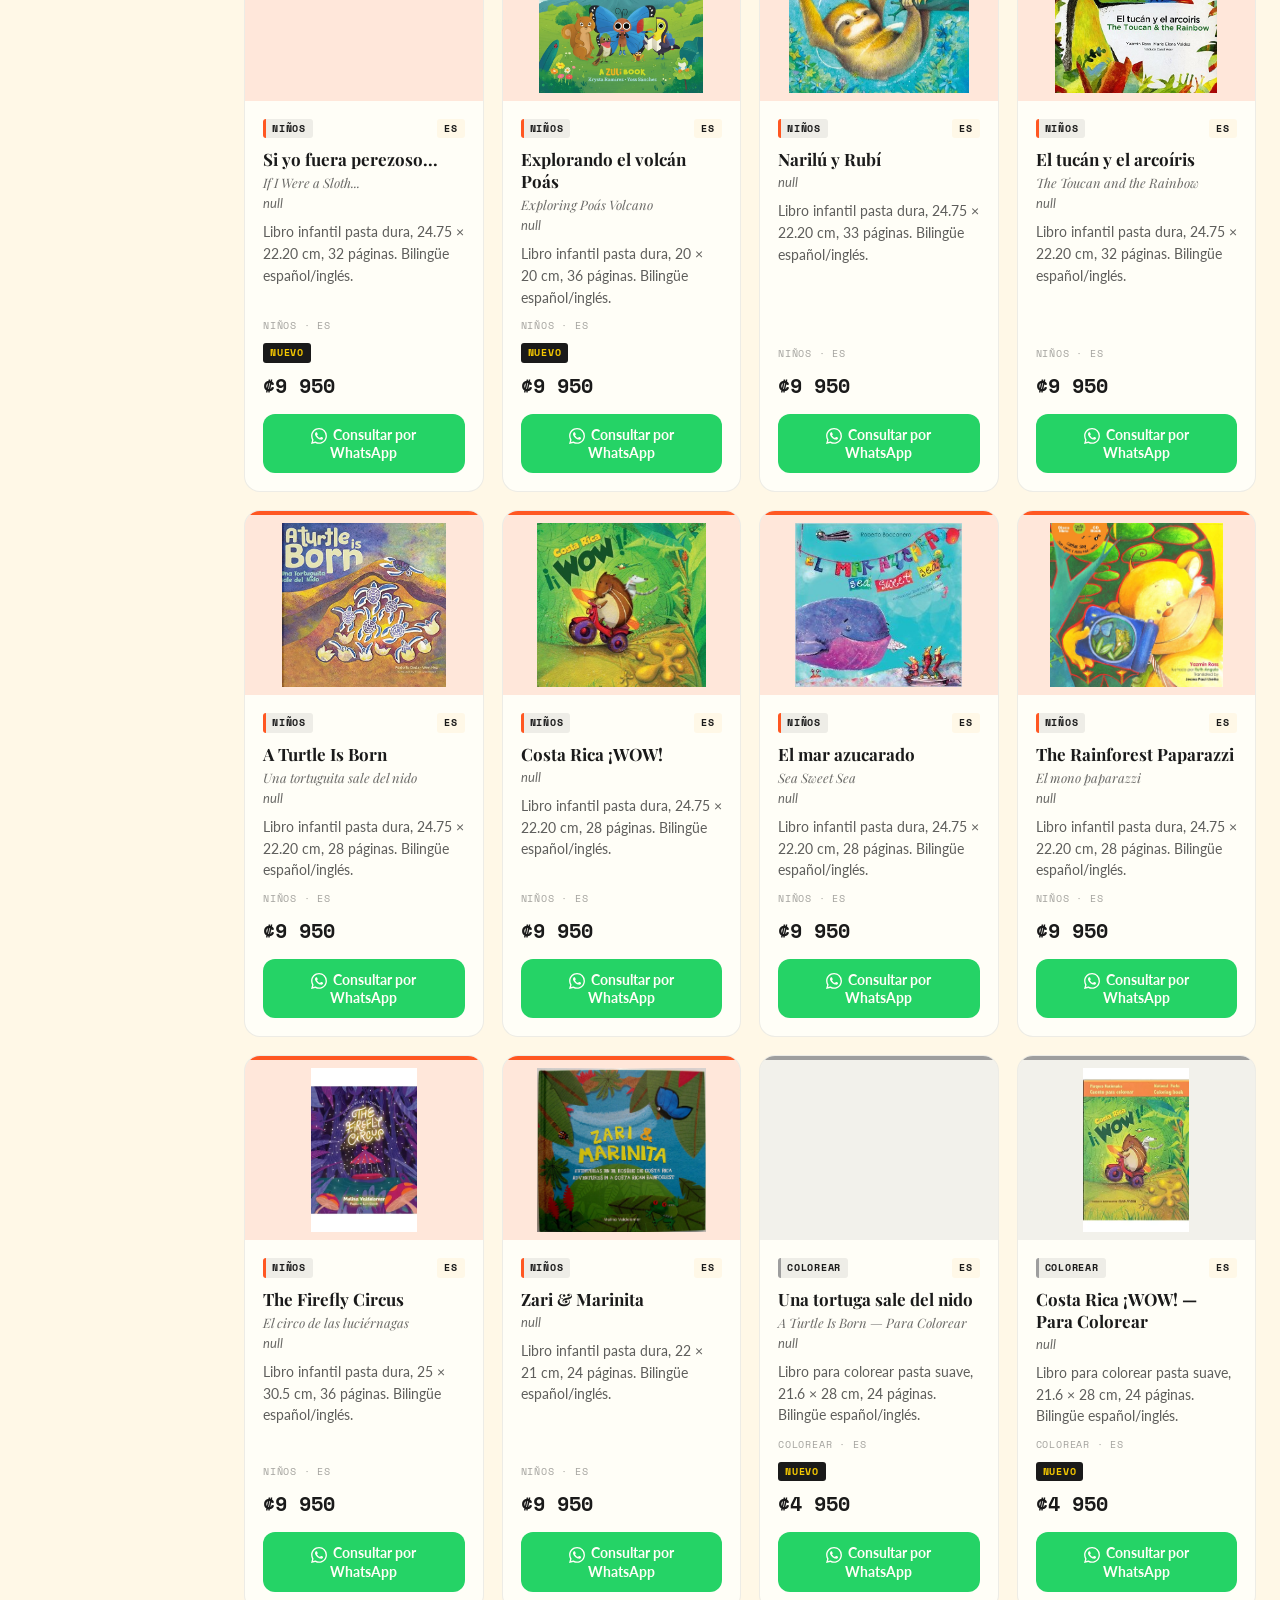
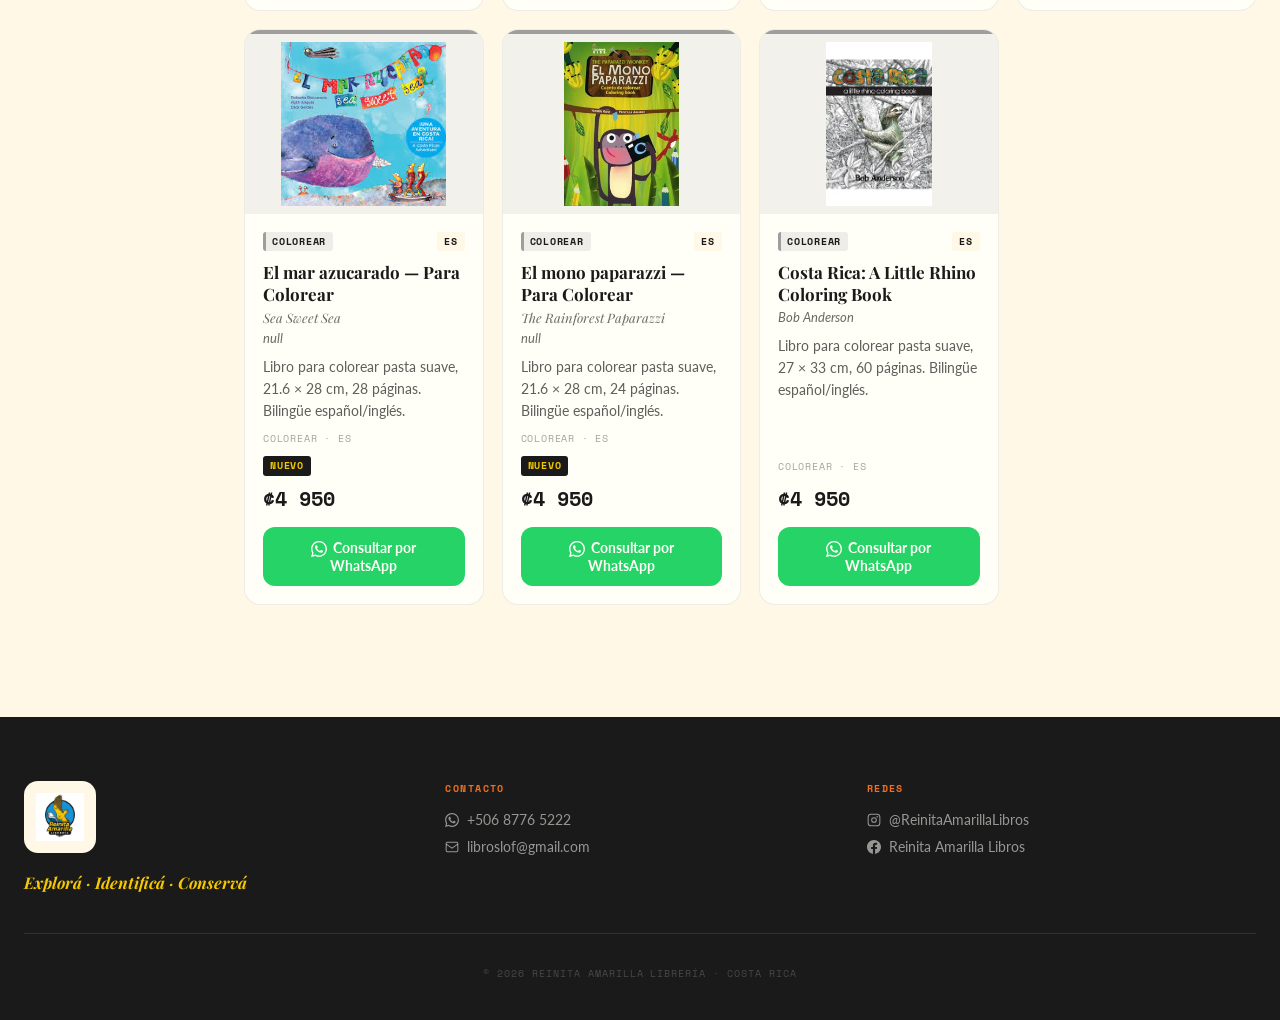
==== commit b1536fa7: "Agregar modal de ficha completa del libro y corregir precio destacado Se agrega un modal en el catál" ====
--- a/catalogo.html
+++ b/catalogo.html
@@ -299,6 +299,13 @@
     </section>
   </main>
 
+  <!-- Book Detail Modal -->
+  <div id="book-modal-overlay" class="book-modal-overlay" aria-hidden="true"></div>
+  <div id="book-modal" class="book-modal" role="dialog" aria-modal="true" aria-labelledby="book-modal-title" tabindex="-1">
+    <button id="book-modal-close" class="book-modal-close" aria-label="Cerrar ficha del libro">×</button>
+    <div id="book-modal-body" class="book-modal-body"><!-- Populated by JS --></div>
+  </div>
+
   <!-- FOOTER -->
   <footer style="background:#1A1A1A;padding:4rem 0 2.5rem;">
     <div style="max-width:1280px;margin:0 auto;padding:0 1.5rem;">
--- a/css/styles.css
+++ b/css/styles.css
@@ -562,6 +562,99 @@
 }
 .faq-answer.open { max-height: 300px; opacity: 1; transform: translateY(0); padding-bottom: 18px; }
 
+/* ─── Book Detail Modal ───────────────────────────────── */
+.book-modal-overlay {
+  position: fixed;
+  inset: 0;
+  background: rgba(26,26,26,0.6);
+  z-index: 300;
+  opacity: 0;
+  pointer-events: none;
+  transition: opacity 220ms ease;
+}
+.book-modal-overlay.open { opacity: 1; pointer-events: auto; }
+
+.book-modal {
+  position: fixed;
+  top: 50%;
+  left: 50%;
+  transform: translate(-50%, -50%) scale(0.97);
+  width: min(920px, calc(100vw - 2rem));
+  max-height: calc(100vh - 2rem);
+  overflow-y: auto;
+  background: #FFFEF7;
+  border-radius: 18px;
+  z-index: 301;
+  opacity: 0;
+  pointer-events: none;
+  transition: opacity 220ms ease, transform 220ms ease;
+  box-shadow: 0 24px 64px rgba(26,26,26,0.28);
+}
+.book-modal.open {
+  opacity: 1;
+  pointer-events: auto;
+  transform: translate(-50%, -50%) scale(1);
+}
+.book-modal-close {
+  position: absolute;
+  top: 12px;
+  right: 12px;
+  z-index: 2;
+  width: 36px;
+  height: 36px;
+  border-radius: 50%;
+  border: none;
+  background: rgba(26,26,26,0.85);
+  color: #FFFEF7;
+  font-size: 1.375rem;
+  line-height: 1;
+  cursor: pointer;
+  display: flex;
+  align-items: center;
+  justify-content: center;
+  transition: background 150ms;
+}
+.book-modal-close:hover { background: #1A1A1A; }
+.book-modal-close:focus-visible { outline: 3px solid #F5C800; outline-offset: 2px; }
+
+.book-modal-body {
+  display: block;
+}
+@media (min-width: 700px) {
+  .book-modal-body {
+    display: grid;
+    grid-template-columns: 300px 1fr;
+    align-items: start;
+  }
+}
+.book-modal-cover {
+  padding: 2rem 2rem 1rem;
+  display: flex;
+  align-items: center;
+  justify-content: center;
+}
+@media (min-width: 700px) {
+  .book-modal-cover { padding: 2.5rem 1.5rem 2.5rem 2.5rem; align-self: stretch; }
+}
+.book-modal-cover img {
+  max-width: 100%;
+  max-height: 380px;
+  object-fit: contain;
+  border-radius: 10px;
+}
+.book-modal-info {
+  padding: 0.5rem 2rem 2.5rem;
+}
+@media (min-width: 700px) {
+  .book-modal-info { padding: 2.5rem 2.5rem 2.5rem 1.5rem; }
+}
+.book-modal-description {
+  font-size: 0.9375rem;
+  color: rgba(26,26,26,0.75);
+  line-height: 1.75;
+  white-space: pre-line;
+}
+
 /* ─── Testimonials ────────────────────────────────────── */
 .testimonial-card {
   background: #FFFEF7;
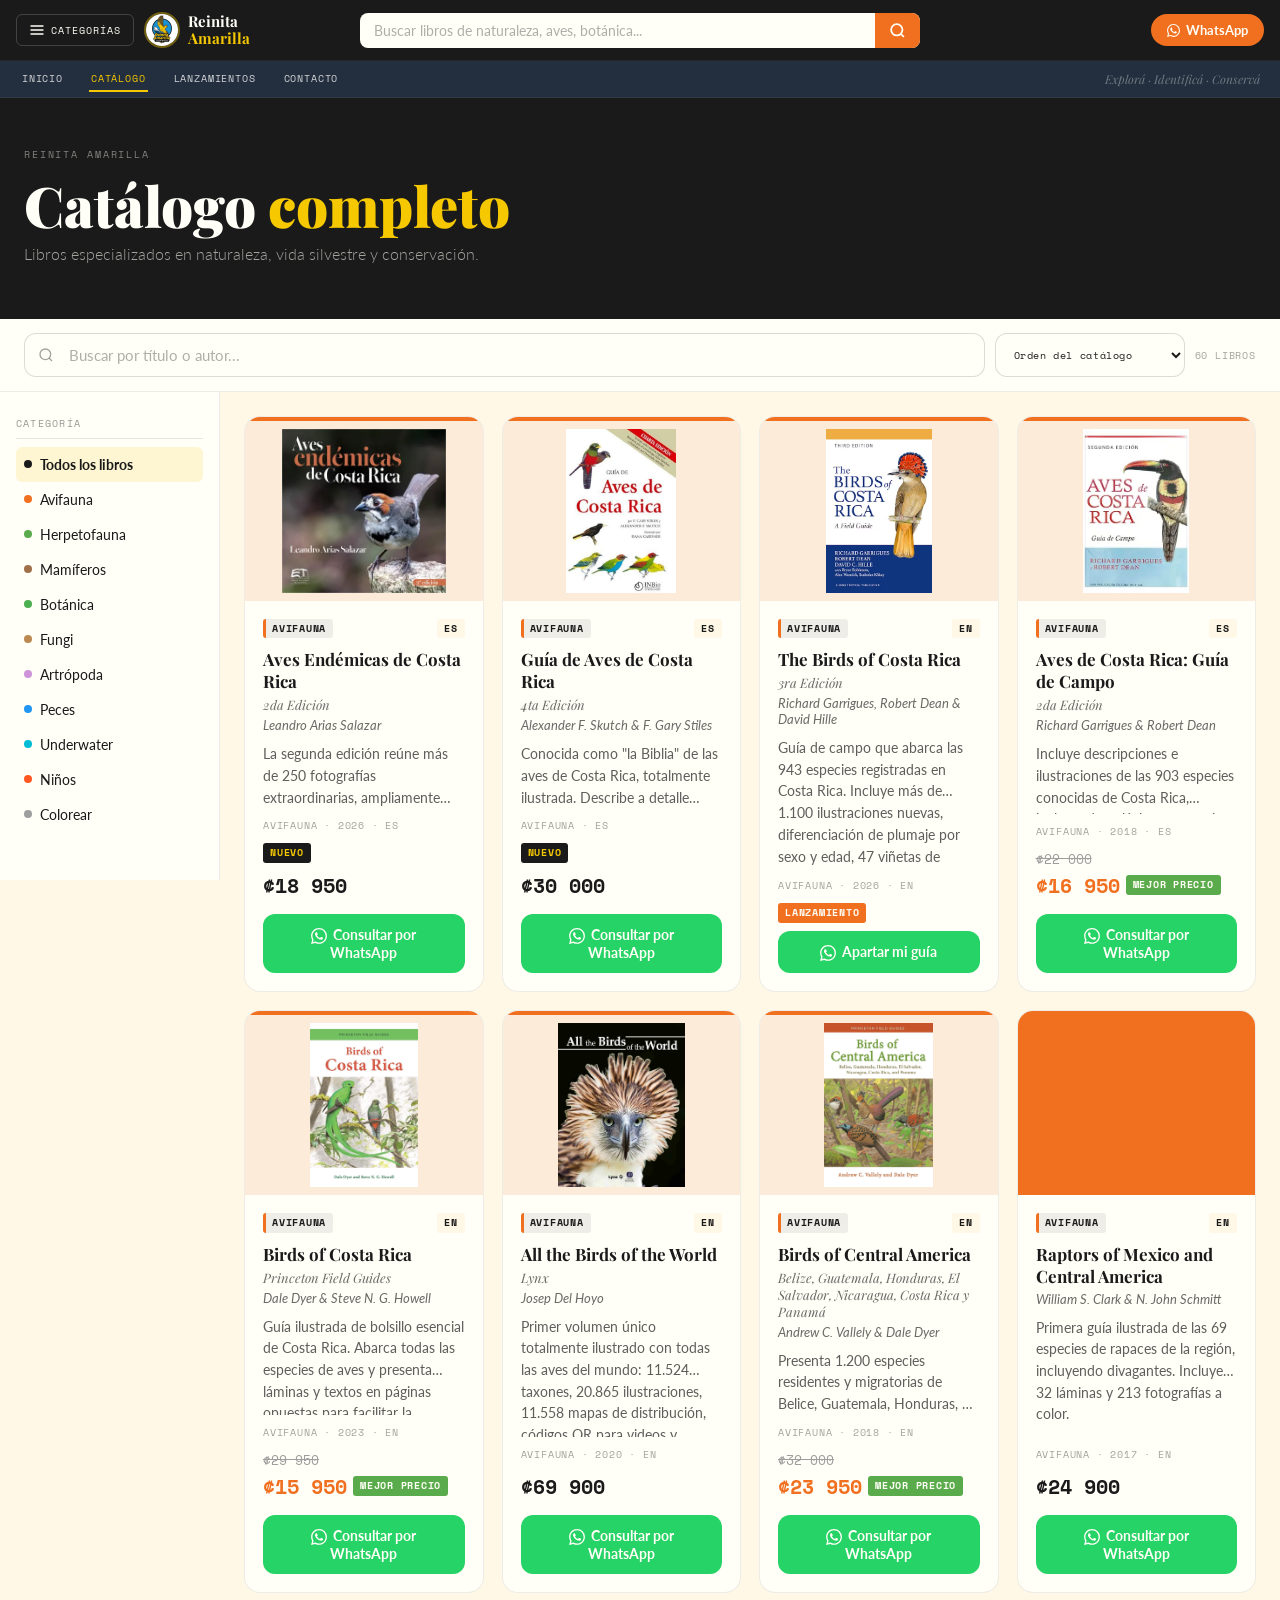
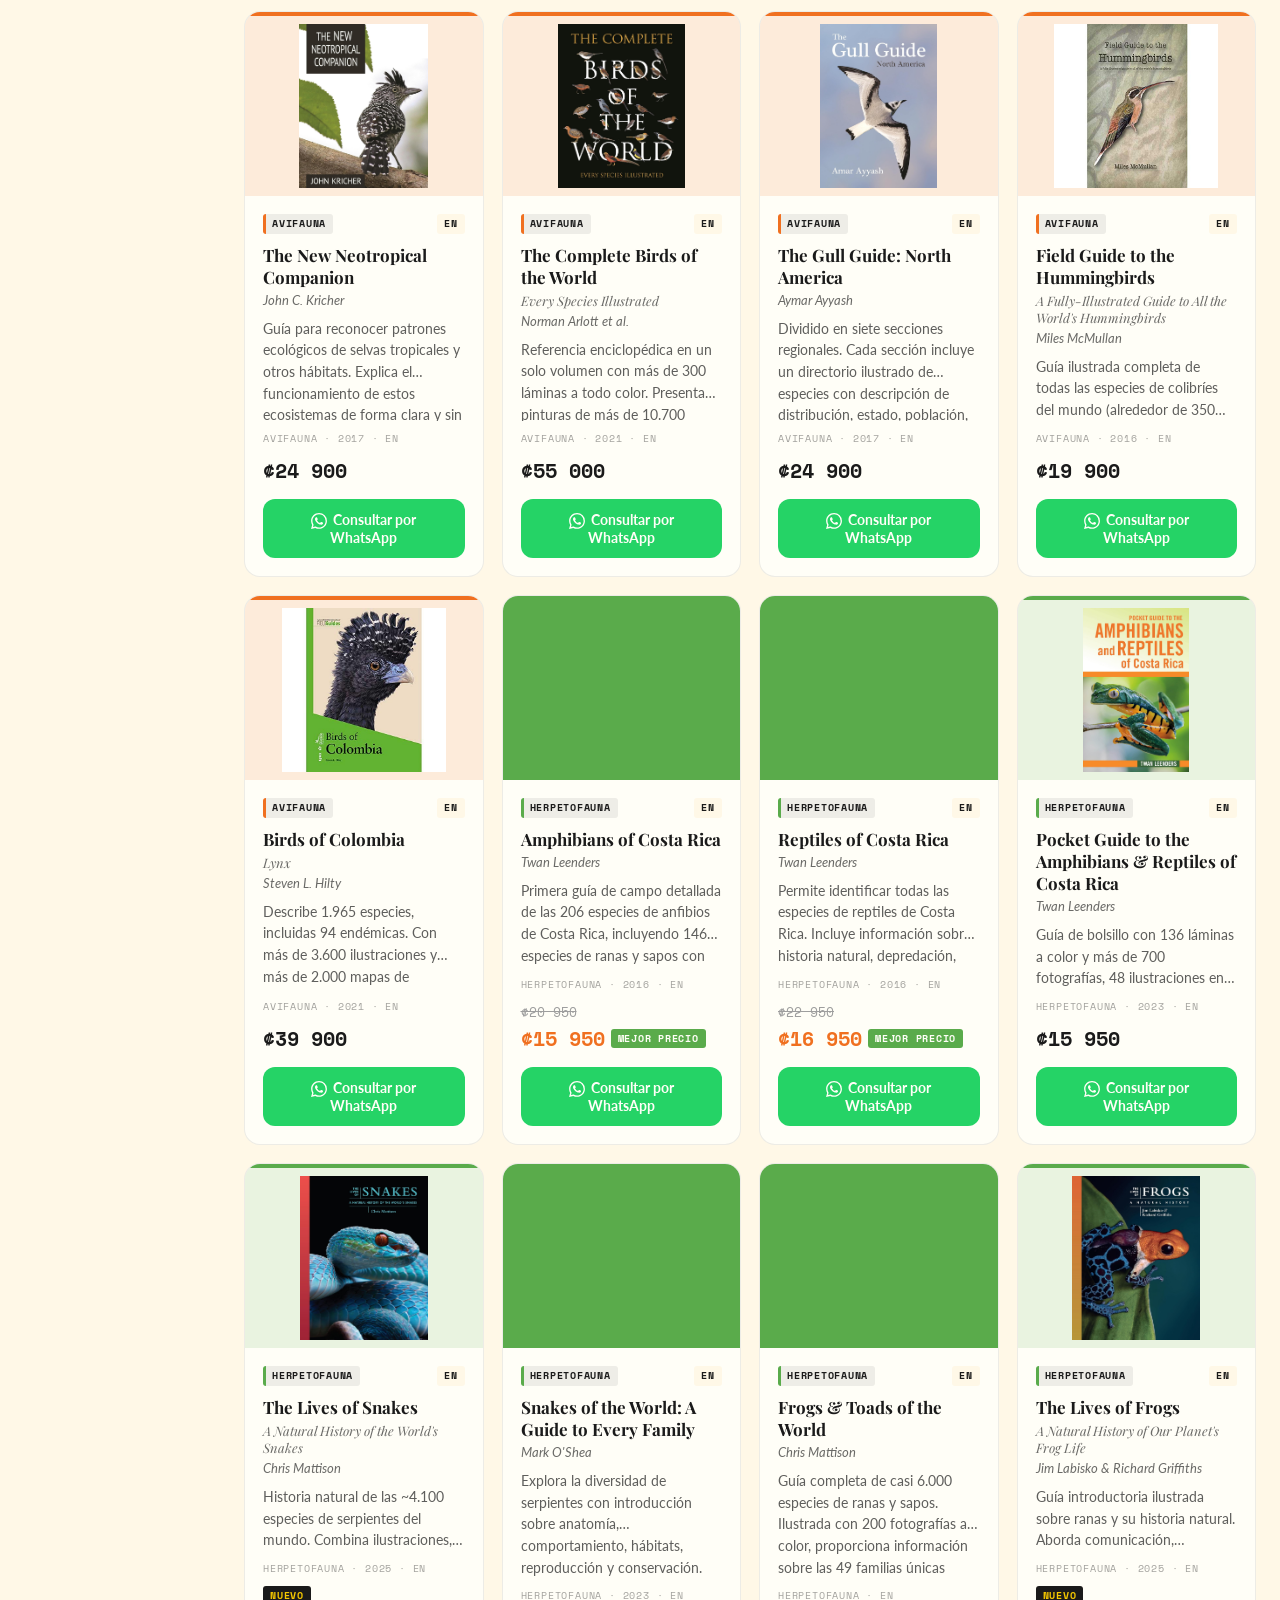
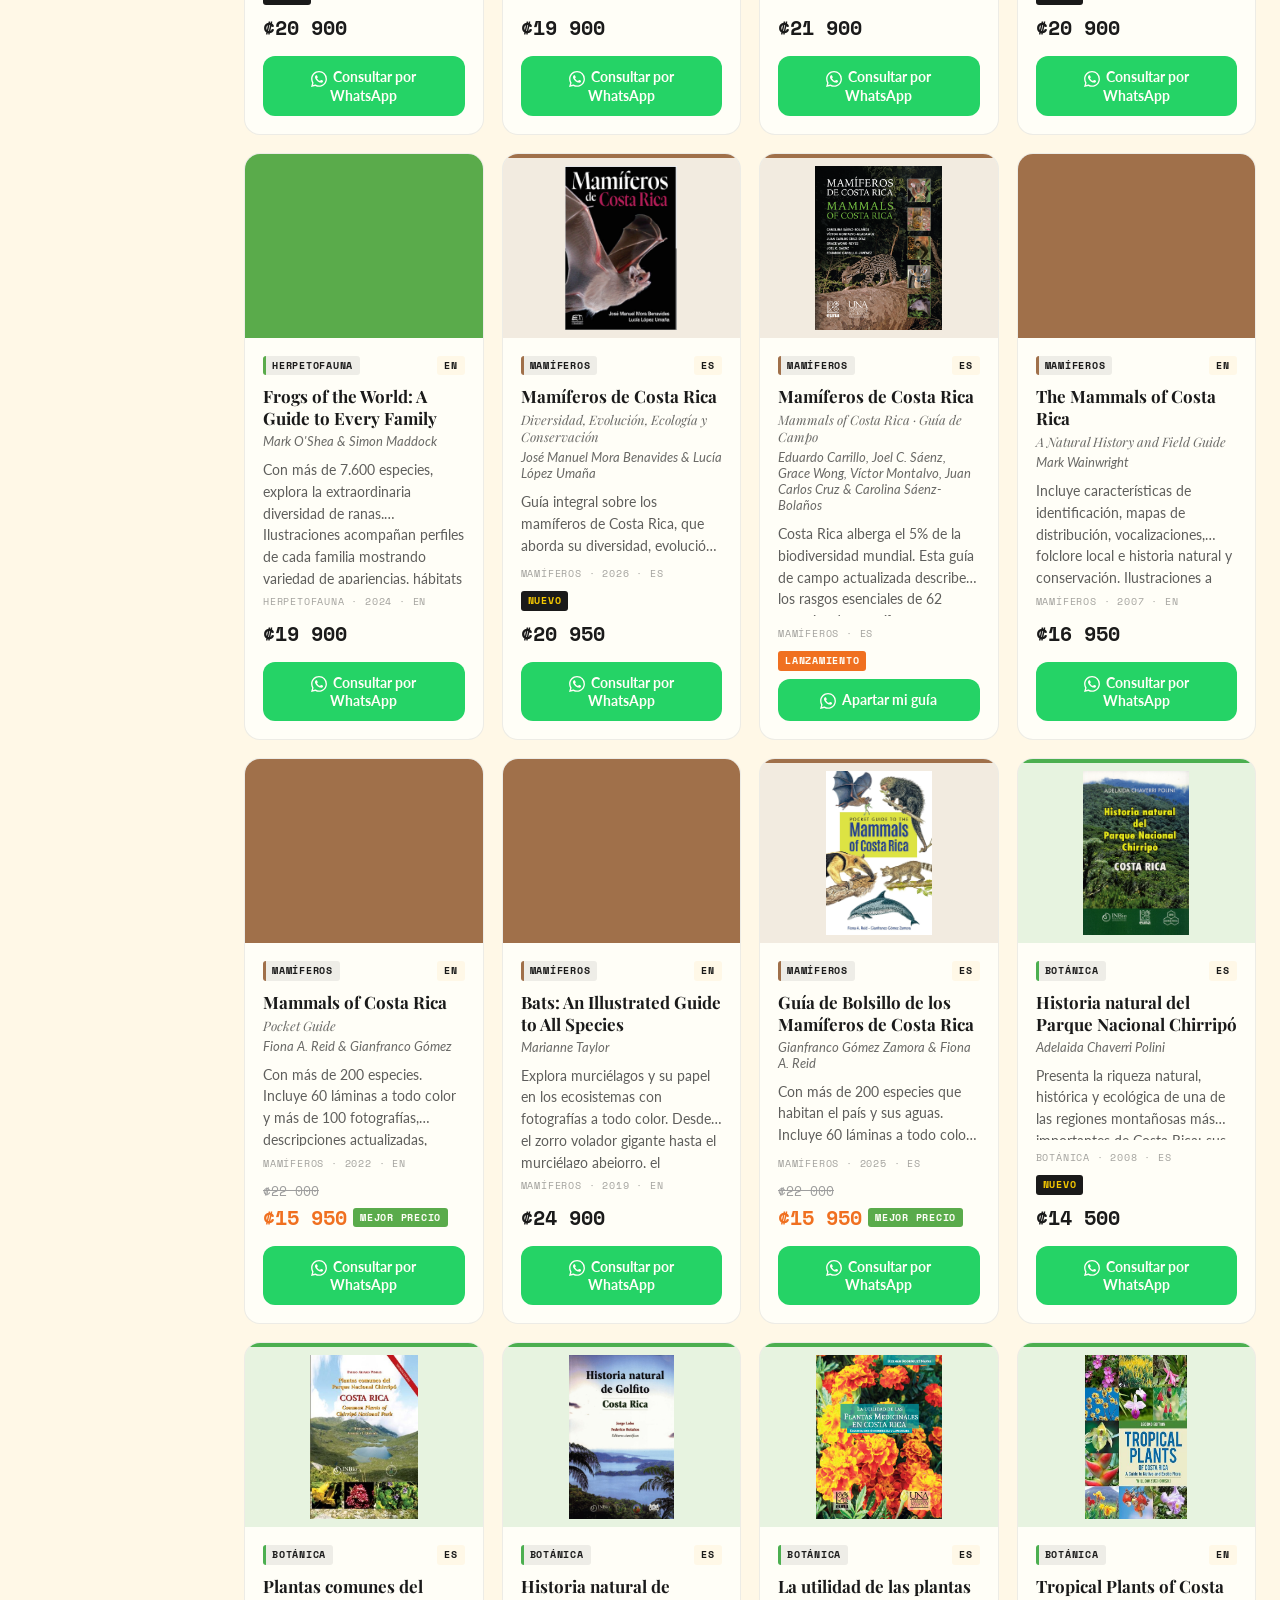
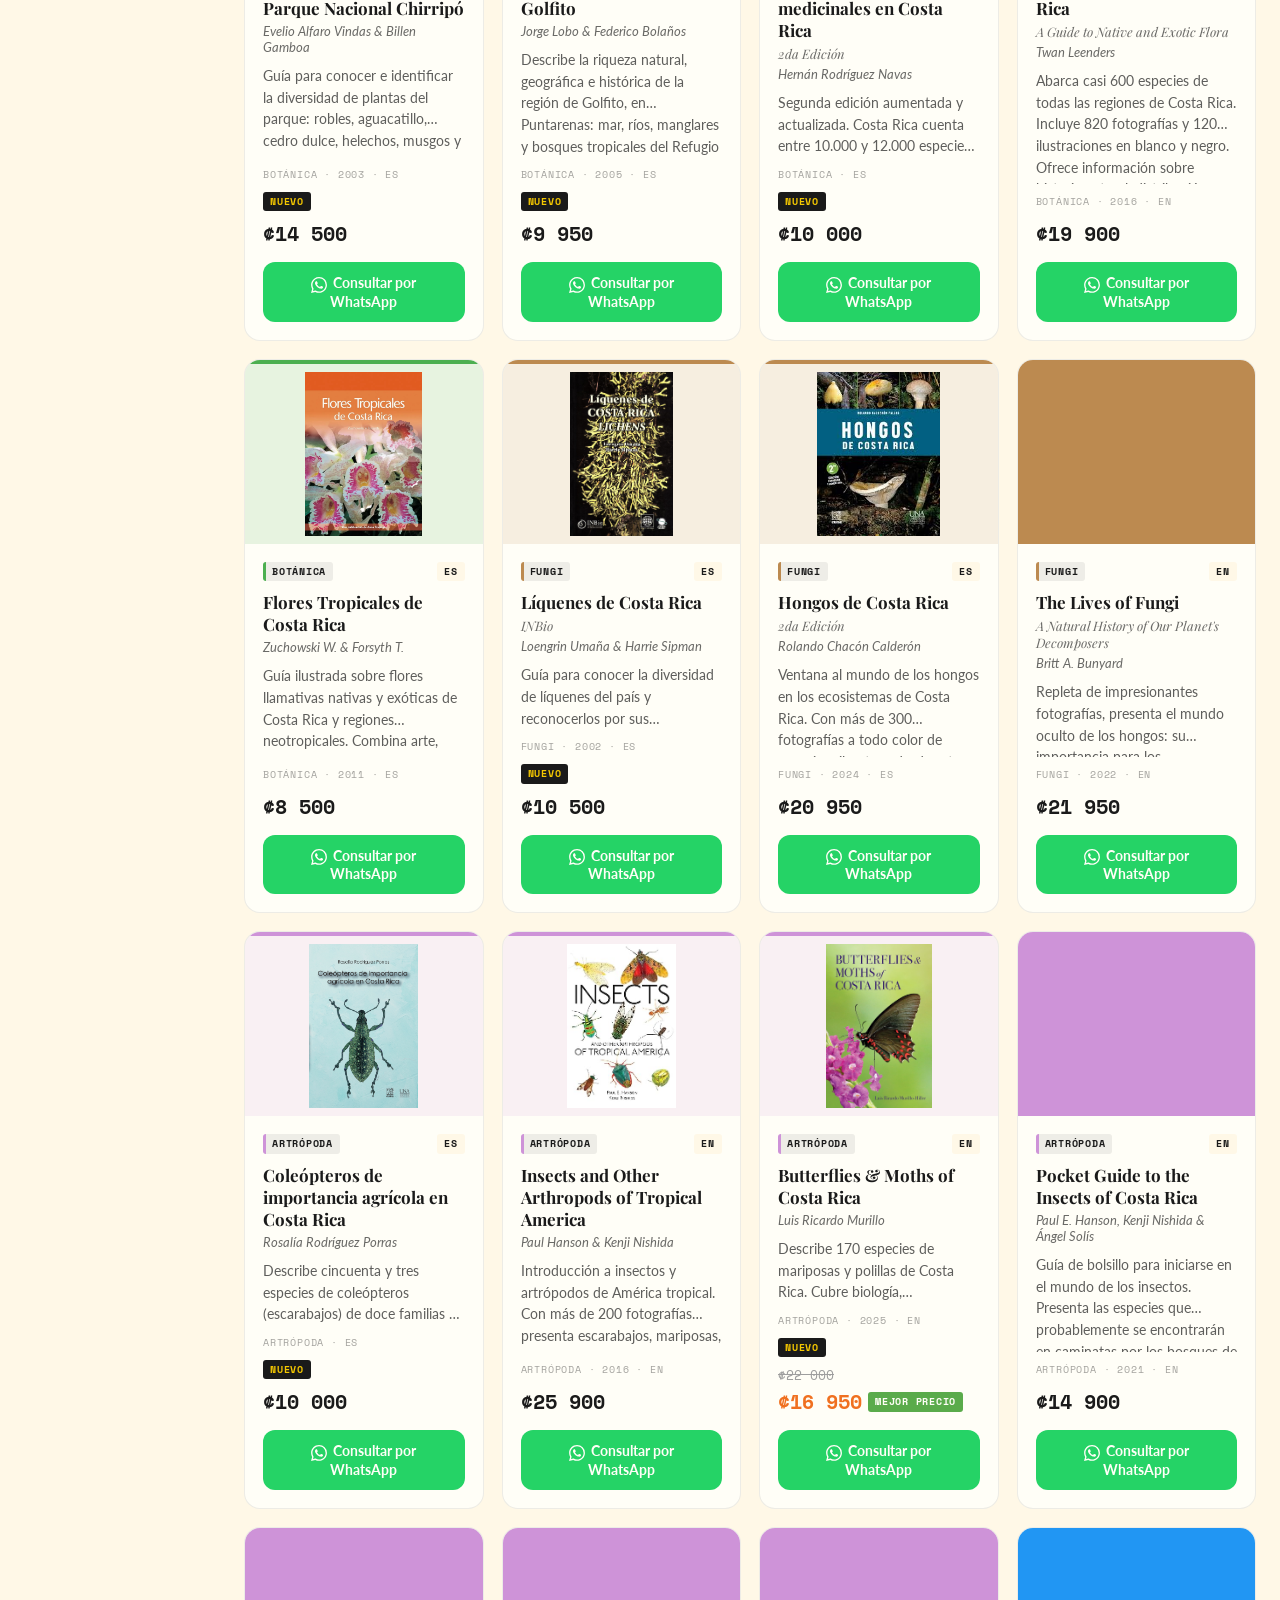
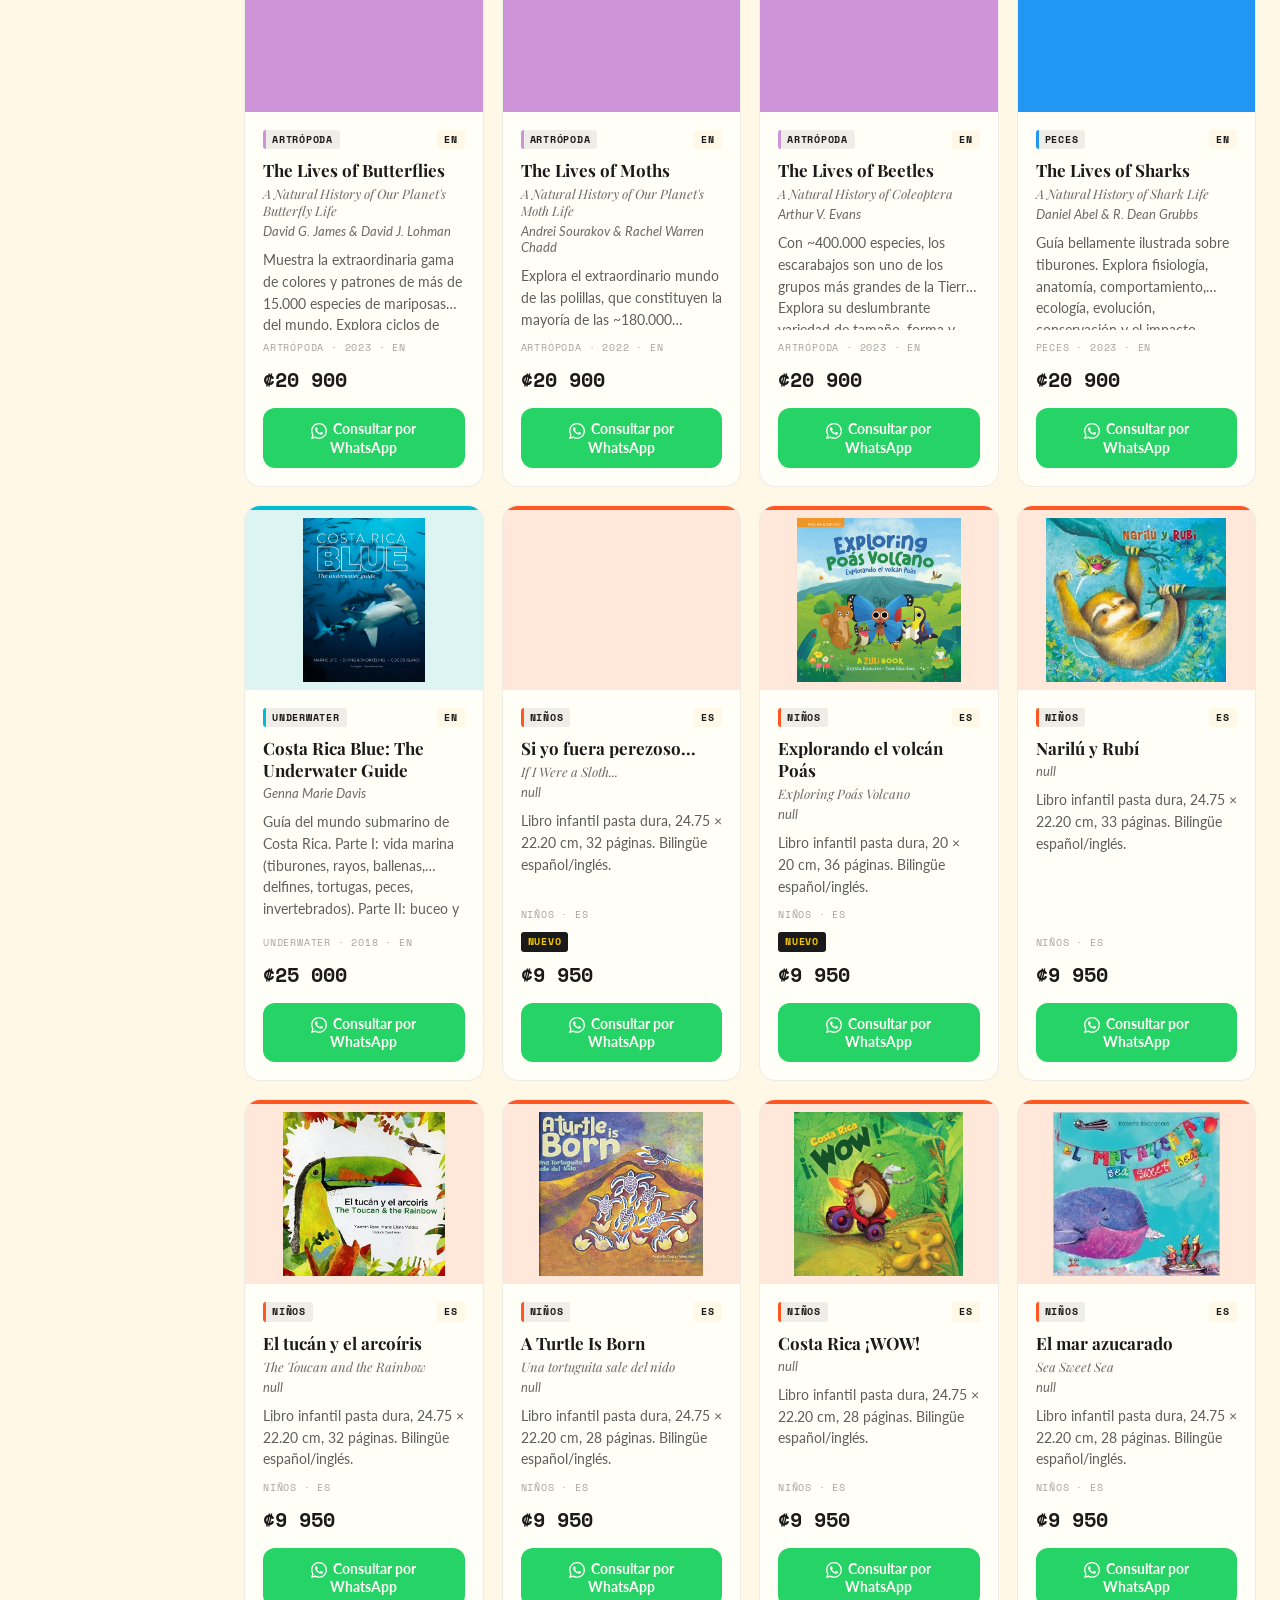
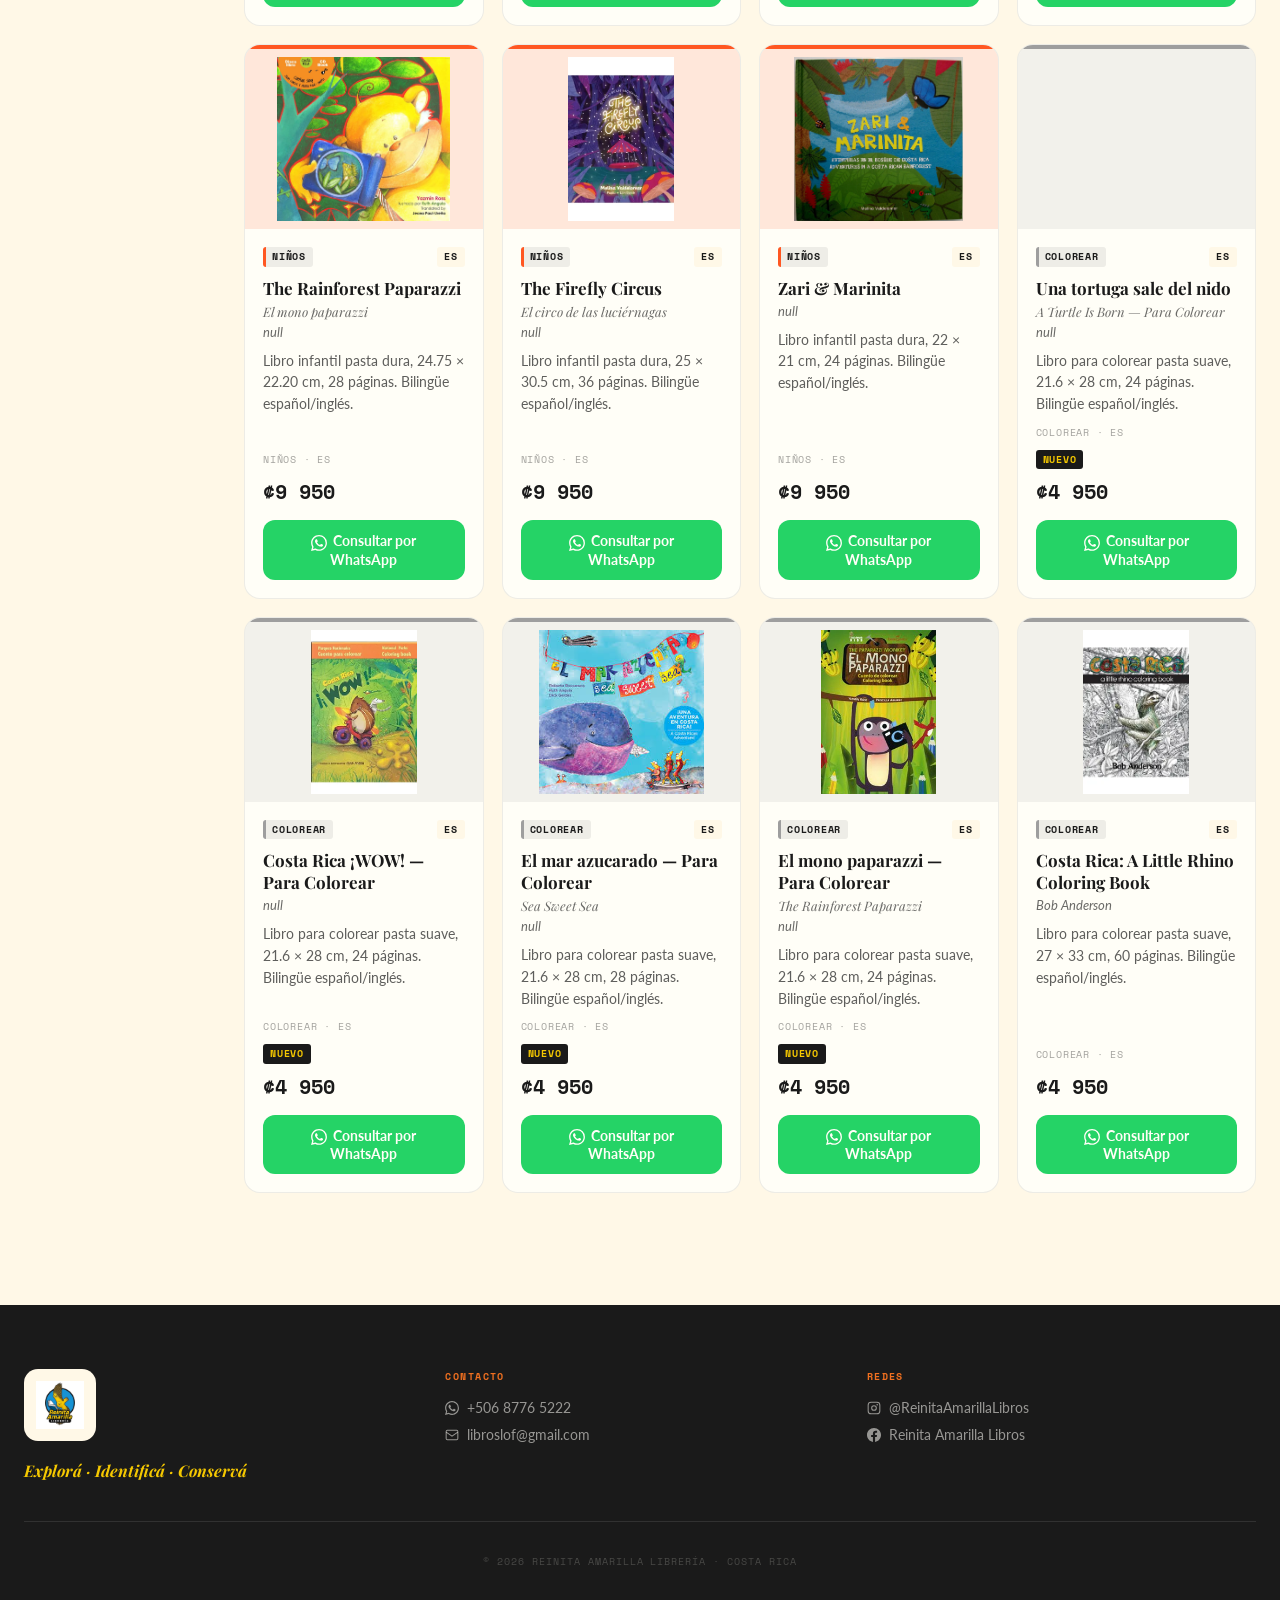
==== commit 9638823f: "Agregar 4 libros INBio (Chirripo, Golfito, Liquenes) y sincronizar llms.txt y sitemap - books.js: id" ====
--- a/catalogo.html
+++ b/catalogo.html
@@ -4,7 +4,7 @@
   <meta charset="UTF-8">
   <meta name="viewport" content="width=device-width, initial-scale=1.0">
   <title>Catálogo de Libros de Naturaleza | Reinita Amarilla Costa Rica</title>
-  <meta name="description" content="Explorá 35 títulos de guías de campo y libros de naturaleza costarricense. Avifauna, herpetofauna, botánica, fungi, artrópoda y más. Envíos a todo Costa Rica.">
+  <meta name="description" content="Explorá 60 títulos de guías de campo y libros de naturaleza costarricense. Avifauna, herpetofauna, botánica, fungi, artrópoda y más. Envíos a todo Costa Rica.">
   <!-- SEO -->
   <link rel="canonical" href="https://librosra.com/catalogo.html">
   <meta name="robots" content="index, follow, max-image-preview:large, max-snippet:-1, max-video-preview:-1">
@@ -17,7 +17,7 @@
   <meta property="og:type" content="website">
   <meta property="og:url" content="https://librosra.com/catalogo.html">
   <meta property="og:title" content="Catálogo de Libros de Naturaleza | Reinita Amarilla Costa Rica">
-  <meta property="og:description" content="Explorá 35 títulos de guías de campo y libros de naturaleza costarricense. Avifauna, herpetofauna, botánica, fungi, artrópoda y más. Envíos a todo Costa Rica.">
+  <meta property="og:description" content="Explorá 60 títulos de guías de campo y libros de naturaleza costarricense. Avifauna, herpetofauna, botánica, fungi, artrópoda y más. Envíos a todo Costa Rica.">
   <meta property="og:image" content="https://librosra.com/assets/logo.jpeg">
   <meta property="og:image:alt" content="Catálogo de Libros de Naturaleza — Reinita Amarilla Librería">
   <meta property="og:locale" content="es_CR">
@@ -25,7 +25,7 @@
   <!-- Twitter Card -->
   <meta name="twitter:card" content="summary_large_image">
   <meta name="twitter:title" content="Catálogo de Libros de Naturaleza | Reinita Amarilla Costa Rica">
-  <meta name="twitter:description" content="Explorá 35 títulos de guías de campo y libros de naturaleza costarricense. Avifauna, herpetofauna, botánica y más.">
+  <meta name="twitter:description" content="Explorá 60 títulos de guías de campo y libros de naturaleza costarricense. Avifauna, herpetofauna, botánica y más.">
   <meta name="twitter:image" content="https://librosra.com/assets/logo.jpeg">
   <!-- Favicon -->
   <link rel="icon" type="image/x-icon" href="/assets/favicon/favicon.ico">
@@ -64,7 +64,7 @@
         "@id": "https://librosra.com/catalogo.html#webpage",
         "url": "https://librosra.com/catalogo.html",
         "name": "Catálogo de Libros de Naturaleza — Reinita Amarilla Costa Rica",
-        "description": "Explorá 35 títulos de guías de campo y libros de naturaleza costarricense. Avifauna, herpetofauna, botánica, fungi, artrópoda y más. Envíos a todo Costa Rica.",
+        "description": "Explorá 60 títulos de guías de campo y libros de naturaleza costarricense. Avifauna, herpetofauna, botánica, fungi, artrópoda y más. Envíos a todo Costa Rica.",
         "isPartOf": { "@id": "https://librosra.com/#website" },
         "about": { "@id": "https://librosra.com/#business" },
         "inLanguage": "es-CR",
